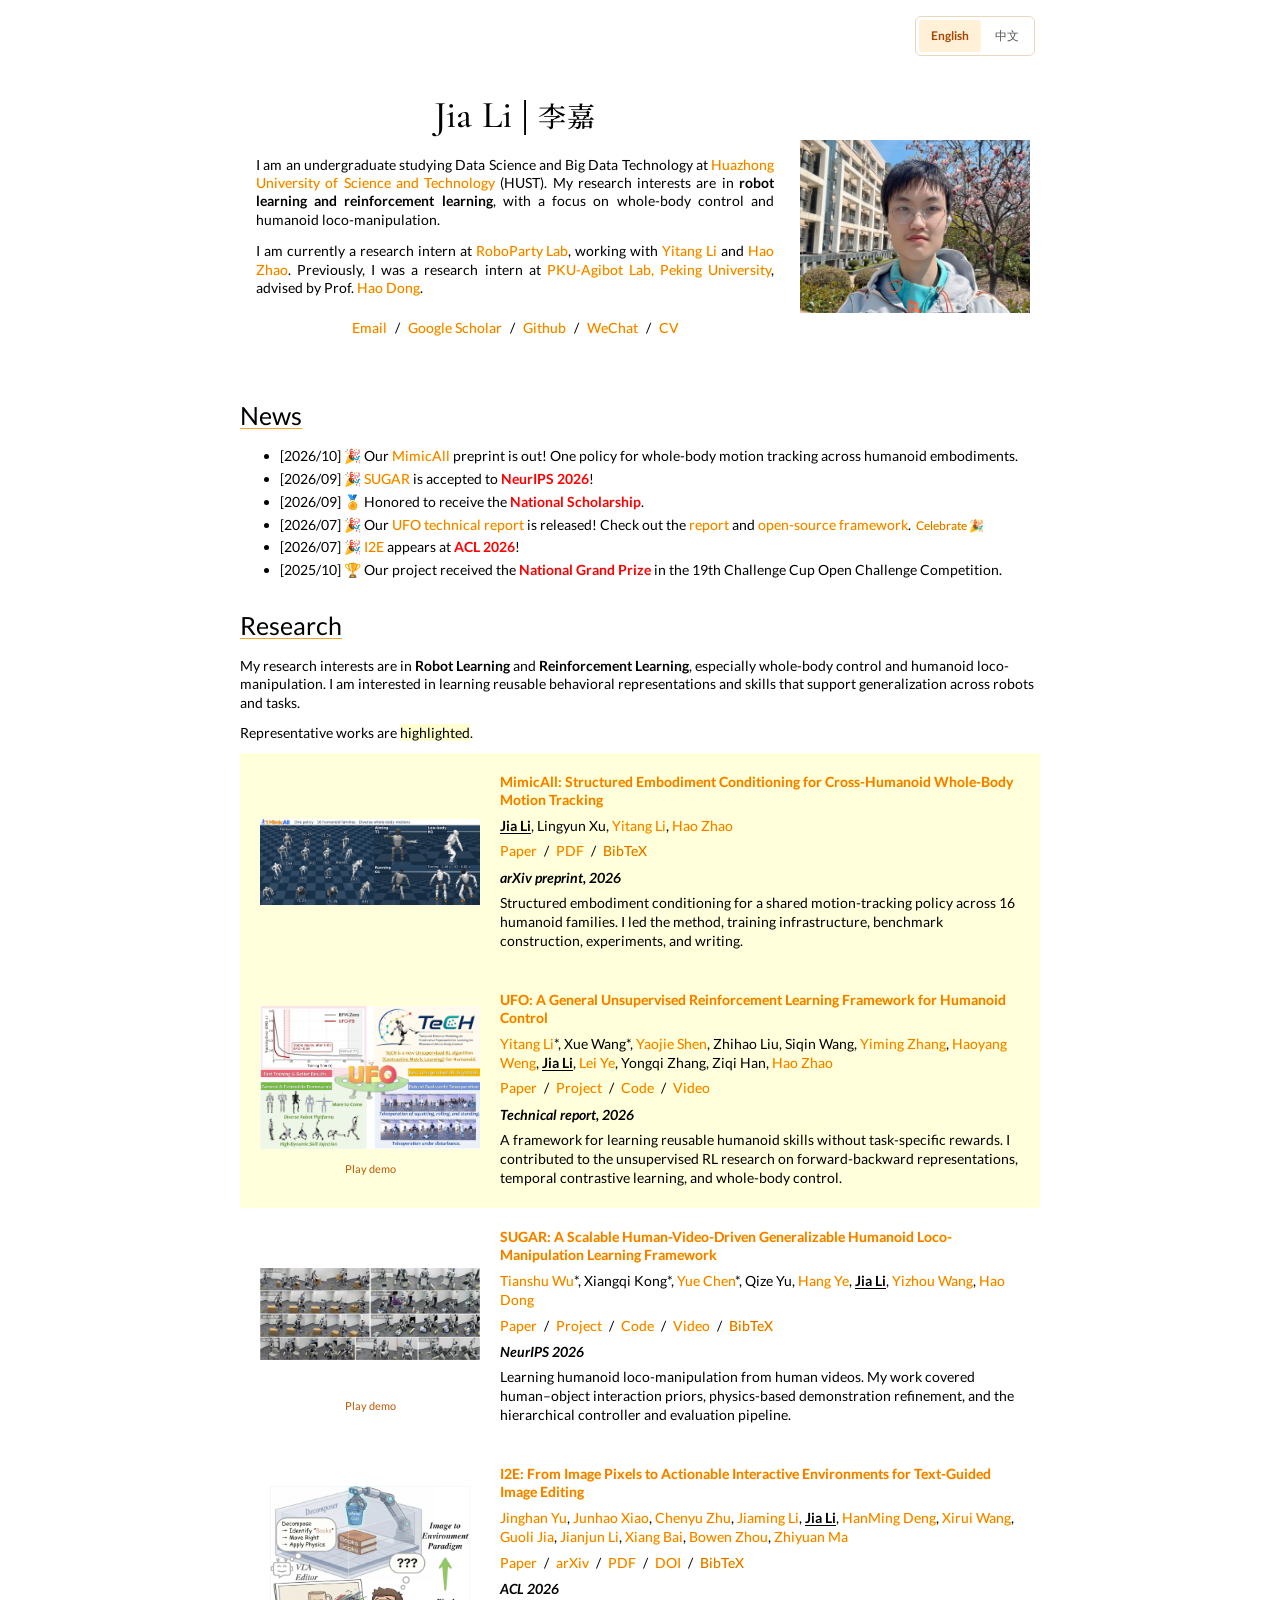
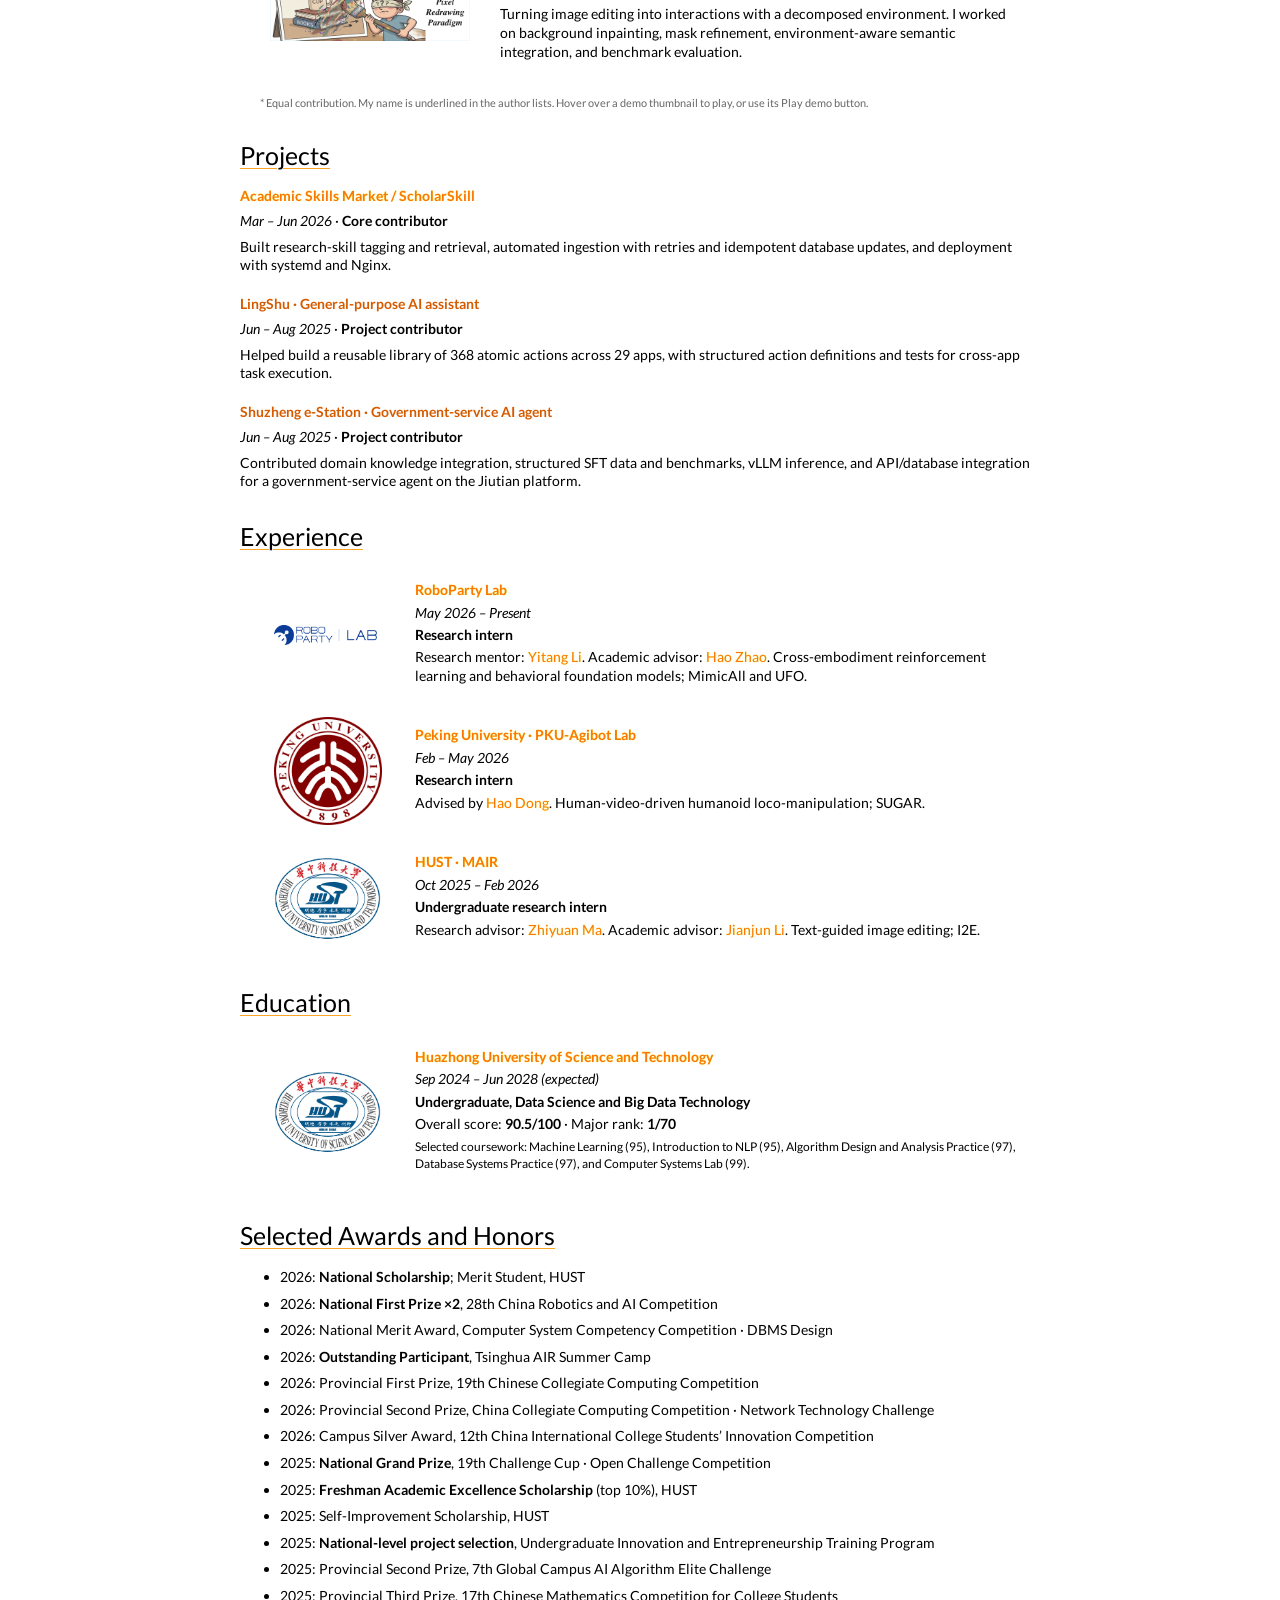
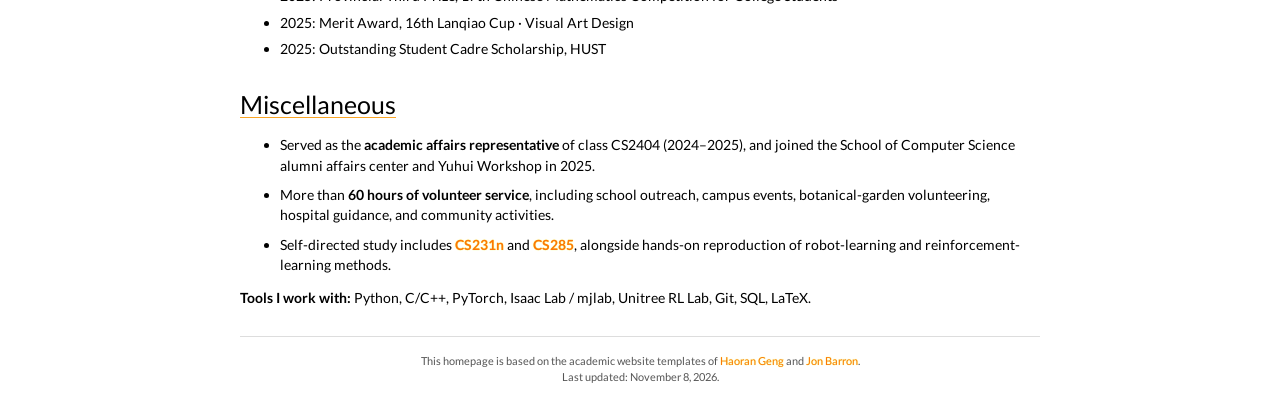
==== index.html @ 08de4ca4 "Publish Jia Li academic homepage" ====
<!doctype html>
<html lang="en"><head>
  <meta charset="utf-8"><meta name="viewport" content="width=device-width,initial-scale=1">
  <title>Jia Li | 李嘉</title><meta name="author" content="Jia Li">
  <meta name="description" content="Jia Li at HUST: robot learning, reinforcement learning, behavioral representation learning, whole-body control and humanoid loco-manipulation.">
  <meta name="theme-color" content="#ffffff"><link rel="icon" href="assets/favicon.svg" type="image/svg+xml">
  <link rel="preload" href="assets/fonts/lato-regular.woff2" as="font" type="font/woff2" crossorigin>
  <link rel="stylesheet" href="site.css?v=7f77bbb107"><script src="script.js?v=7cf4e6f788" defer></script>
  <script type="application/ld+json">{"@context": "https://schema.org", "@type": "Person", "name": "Jia Li", "alternateName": "李嘉", "email": "li2ga@hust.edu.cn", "sameAs": ["https://github.com/Huster-LiShuangJia", "https://scholar.google.com/citations?user=kRmcGgcAAAAJ&hl=en"]}</script>
</head><body>
  <a class="skip-link" href="#main"><span data-lang="en" lang="en">Skip to content</span><span data-lang="zh" lang="zh-CN" hidden>跳到正文</span></a>
  <main class="homepage" id="main">
    <div class="language-switch" role="group" aria-label="Page language" hidden><button type="button" data-set-lang="en" aria-pressed="true" lang="en">English</button><button type="button" data-set-lang="zh" aria-pressed="false" lang="zh-CN">中文</button></div>
    <section class="about" id="about" aria-labelledby="name"><div class="bio"><h1 id="name">Jia Li <span aria-hidden="true">|</span> <span lang="zh-CN">李嘉</span></h1><p><span data-lang="en" lang="en">I am an undergraduate studying Data Science and Big Data Technology at <a href="https://www.hust.edu.cn/">Huazhong University of Science and Technology</a> (HUST). My research interests are in <strong>robot learning and reinforcement learning</strong>, with a focus on whole-body control and humanoid loco-manipulation.</span><span data-lang="zh" lang="zh-CN" hidden>我是<a href="https://www.hust.edu.cn/">华中科技大学</a>数据科学与大数据技术专业本科生，研究兴趣是<strong>机器人学习与强化学习</strong>，关注全身控制和人形机器人移动操作。</span></p><p><span data-lang="en" lang="en">I am currently a research intern at <a href="https://lab.roboparty.com/">RoboParty Lab</a>, working with <a href="https://liyitang22.github.io/">Yitang Li</a> and <a href="https://sites.google.com/view/fromandto/home">Hao Zhao</a>. Previously, I was a research intern at <a href="https://www.pku.edu.cn/">PKU-Agibot Lab, Peking University</a>, advised by Prof. <a href="https://zsdonghao.github.io/">Hao Dong</a>.</span><span data-lang="zh" lang="zh-CN" hidden>目前在 <a href="https://lab.roboparty.com/">RoboParty Lab</a> 与 <a href="https://liyitang22.github.io/">Yitang Li</a>、<a href="https://sites.google.com/view/fromandto/home">Hao Zhao</a> 老师开展研究。此前在<a href="https://www.pku.edu.cn/">北京大学 PKU-Agibot Lab</a> 跟随 <a href="https://zsdonghao.github.io/">Hao Dong</a> 老师开展科研。</span></p>
      <p class="contact-links"><a href="mailto:li2ga@hust.edu.cn"><span data-lang="en" lang="en">Email</span><span data-lang="zh" lang="zh-CN" hidden>邮件</span></a> <span aria-hidden="true"> / </span> <a href="https://scholar.google.com/citations?user=kRmcGgcAAAAJ&amp;hl=en" target="_blank" rel="noopener noreferrer">Google Scholar</a> <span aria-hidden="true"> / </span> <a href="https://github.com/Huster-LiShuangJia" target="_blank" rel="noopener noreferrer">Github</a> <span aria-hidden="true"> / </span> <a href="assets/profile/wechat-qr.jpg" target="_blank" rel="noopener noreferrer"><span data-lang="en" lang="en">WeChat</span><span data-lang="zh" lang="zh-CN" hidden>微信</span></a> <span aria-hidden="true"> / </span> <a href="assets/documents/Jia-Li-CV.pdf" target="_blank" rel="noopener"><span data-lang="en" lang="en">CV</span><span data-lang="zh" lang="zh-CN" hidden>简历</span></a></p>
    </div><figure class="portrait"><a href="assets/profile/jia-li-portrait.jpg" target="_blank" rel="noopener"><img src="assets/profile/jia-li-portrait.jpg" alt="Jia Li" width="4031" height="3024" fetchpriority="high"></a></figure></section>
    <section class="news" id="news" aria-labelledby="news-heading"><h2 id="news-heading"><span data-lang="en" lang="en">News</span><span data-lang="zh" lang="zh-CN" hidden>最新动态</span></h2><ul class="news-list"><li><span class="news-date">[2026/10]</span> <span data-lang="en" lang="en">🎉 Our <a href="https://arxiv.org/abs/2610.33508">MimicAll</a> preprint is out! One policy for whole-body motion tracking across humanoid embodiments.</span><span data-lang="zh" lang="zh-CN" hidden>🎉 <a href="https://arxiv.org/abs/2610.33508">MimicAll</a> 预印本发布！探索跨人形机器人本体的共享全身动作跟踪策略。</span></li><li><span class="news-date">[2026/09]</span> <span data-lang="en" lang="en">🎉 <a href="https://tianshuwu.github.io/sugar-humanoid/">SUGAR</a> is accepted to <strong class="milestone">NeurIPS 2026</strong>!</span><span data-lang="zh" lang="zh-CN" hidden>🎉 <a href="https://tianshuwu.github.io/sugar-humanoid/">SUGAR</a> 被 <strong class="milestone">NeurIPS 2026</strong> 录用！</span></li><li><span class="news-date">[2026/09]</span> <span data-lang="en" lang="en">🏅 Honored to receive the <strong class="milestone">National Scholarship</strong>.</span><span data-lang="zh" lang="zh-CN" hidden>🏅 获得<strong class="milestone">本科生国家奖学金</strong>。</span></li><li><span class="news-date">[2026/07]</span> <span data-lang="en" lang="en">🎉 Our <a href="https://roboparty.github.io/UFO/">UFO technical report</a> is released! Check out the <a href="https://roboparty.github.io/UFO/assets/UFO.pdf">report</a> and <a href="https://github.com/Roboparty/UFO">open-source framework</a>.</span><span data-lang="zh" lang="zh-CN" hidden>🎉 <a href="https://roboparty.github.io/UFO/">UFO 技术报告</a>发布！欢迎阅读<a href="https://roboparty.github.io/UFO/assets/UFO.pdf">技术报告</a>并体验<a href="https://github.com/Roboparty/UFO">开源框架</a>。</span> <button class="celebrate-button" type="button" data-celebrate aria-label="Celebrate the UFO technical report release" data-label-en="Celebrate the UFO technical report release" data-label-zh="庆祝 UFO 技术报告发布"><span data-lang="en" lang="en">Celebrate 🎉</span><span data-lang="zh" lang="zh-CN" hidden>庆祝一下 🎉</span></button></li><li><span class="news-date">[2026/07]</span> <span data-lang="en" lang="en">🎉 <a href="https://aclanthology.org/2026.acl-long.2076/">I2E</a> appears at <strong class="milestone">ACL 2026</strong>!</span><span data-lang="zh" lang="zh-CN" hidden>🎉 <a href="https://aclanthology.org/2026.acl-long.2076/">I2E</a> 发表于 <strong class="milestone">ACL 2026</strong>！</span></li><li><span class="news-date">[2025/10]</span> <span data-lang="en" lang="en">🏆 Our project received the <strong class="milestone">National Grand Prize</strong> in the 19th Challenge Cup Open Challenge Competition.</span><span data-lang="zh" lang="zh-CN" hidden>🏆 项目获第十九届“挑战杯”揭榜挂帅擂台赛<strong class="milestone">国家级特等奖</strong>。</span></li></ul><p id="celebration-status" class="sr-only" aria-live="polite"></p></section>
    <section class="research" id="research" aria-labelledby="research-heading"><h2 id="research-heading"><span data-lang="en" lang="en">Research</span><span data-lang="zh" lang="zh-CN" hidden>研究</span></h2><p class="research-intro"><span data-lang="en" lang="en">My research interests are in <strong>Robot Learning</strong> and <strong>Reinforcement Learning</strong>, especially whole-body control and humanoid loco-manipulation. I am interested in learning reusable behavioral representations and skills that support generalization across robots and tasks.</span><span data-lang="zh" lang="zh-CN" hidden>我的研究兴趣是<strong>机器人学习</strong>与<strong>强化学习</strong>，尤其关注全身控制和人形机器人移动操作。我希望学习可复用的行为表征与技能，支持机器人在不同本体和任务中的泛化。</span></p><p class="representative-note"><span data-lang="en" lang="en">Representative works are</span><span data-lang="zh" lang="zh-CN" hidden>代表作以</span> <span class="highlight"><span data-lang="en" lang="en">highlighted</span><span data-lang="zh" lang="zh-CN" hidden>浅黄色高亮</span></span><span data-lang="en" lang="en">.</span><span data-lang="zh" lang="zh-CN" hidden> 标出。</span></p><div class="paper-list"><article class="paper paper-featured" id="mimicall">
      <div class="figure-column"><div class="paper-media" >
        <a class="paper-figure" href="assets/research/mimicall.png" target="_blank" rel="noopener noreferrer" aria-label="MimicAll: a shared policy tracking whole-body motions across different humanoid robots" data-label-en="MimicAll: a shared policy tracking whole-body motions across different humanoid robots" data-label-zh="MimicAll 使用共享策略，让不同人形机器人跟踪全身动作"><img src="assets/research/mimicall.png" alt="MimicAll: a shared policy tracking whole-body motions across different humanoid robots" data-alt-en="MimicAll: a shared policy tracking whole-body motions across different humanoid robots" data-alt-zh="MimicAll 使用共享策略，让不同人形机器人跟踪全身动作" loading="lazy" decoding="async"></a>
      </div></div>
      <div class="paper-text"><h3><a href="https://arxiv.org/abs/2610.33508" target="_blank" rel="noopener noreferrer">MimicAll: Structured Embodiment Conditioning for Cross-Humanoid Whole-Body Motion Tracking</a></h3>
        <p class="authors"><strong class="self-author">Jia Li</strong>, Lingyun Xu, <a href="https://liyitang22.github.io/" target="_blank" rel="noopener noreferrer">Yitang Li</a>, <a href="https://sites.google.com/view/fromandto/home" target="_blank" rel="noopener noreferrer">Hao Zhao</a></p>
        <div class="paper-resources"><a href="https://arxiv.org/abs/2610.33508" target="_blank" rel="noopener noreferrer"><span data-lang="en" lang="en">Paper</span><span data-lang="zh" lang="zh-CN" hidden>论文</span></a><span class="resource-separator" aria-hidden="true"> / </span><a href="https://arxiv.org/pdf/2610.33508" target="_blank" rel="noopener noreferrer"><span data-lang="en" lang="en">PDF</span><span data-lang="zh" lang="zh-CN" hidden>PDF</span></a><span class="resource-separator" aria-hidden="true"> / </span><details class="citation"><summary>BibTeX</summary><div class="citation-body"><pre><code>@misc{li2026mimicall,
  title={MimicAll: Structured Embodiment Conditioning for Cross-Humanoid Whole-Body Motion Tracking},
  author={Jia Li and Lingyun Xu and Yitang Li and Hao Zhao},
  year={2026},
  eprint={2610.33508},
  archivePrefix={arXiv},
  primaryClass={cs.RO},
  url={https://arxiv.org/abs/2610.33508}
}</code></pre><button class="copy-citation" type="button" hidden><span data-lang="en" lang="en">Copy citation</span><span data-lang="zh" lang="zh-CN" hidden>复制引用</span></button></div></details></div>
        <p class="paper-venue"><em><strong><span data-lang="en" lang="en">arXiv preprint, 2026</span><span data-lang="zh" lang="zh-CN" hidden>arXiv 预印本，2026</span></strong></em></p>
        <p class="paper-description"><span data-lang="en" lang="en">Structured embodiment conditioning for a shared motion-tracking policy across 16 humanoid families. I led the method, training infrastructure, benchmark construction, experiments, and writing.</span><span data-lang="zh" lang="zh-CN" hidden>通过结构化本体条件化，让一个动作跟踪策略适配 16 个人形机器人系列。我负责方法设计、训练系统、基准构建、实验与论文撰写。</span></p>
        
      </div>
    </article><article class="paper paper-featured" id="ufo">
      <div class="figure-column"><div class="paper-media" tabindex="0">
        <a class="paper-figure" href="assets/research/ufo.png" target="_blank" rel="noopener noreferrer" aria-label="Overview of UFO&#x27;s unsupervised reinforcement learning framework and humanoid control demonstrations" data-label-en="Overview of UFO&#x27;s unsupervised reinforcement learning framework and humanoid control demonstrations" data-label-zh="UFO 无监督强化学习框架与人形机器人控制演示概览"><img src="assets/research/ufo.png" alt="Overview of UFO&#x27;s unsupervised reinforcement learning framework and humanoid control demonstrations" data-alt-en="Overview of UFO&#x27;s unsupervised reinforcement learning framework and humanoid control demonstrations" data-alt-zh="UFO 无监督强化学习框架与人形机器人控制演示概览" loading="lazy" decoding="async"><video class="hover-video" src="assets/research/ufo-demo.mp4" muted loop playsinline preload="none" aria-hidden="true"></video></a>
      </div><button type="button" class="demo-toggle" aria-pressed="false"><span data-lang="en" lang="en">Play demo</span><span data-lang="zh" lang="zh-CN" hidden>播放演示</span></button></div>
      <div class="paper-text"><h3><a href="https://roboparty.github.io/UFO/assets/UFO.pdf" target="_blank" rel="noopener noreferrer">UFO: A General Unsupervised Reinforcement Learning Framework for Humanoid Control</a></h3>
        <p class="authors"><a href="https://liyitang22.github.io/" target="_blank" rel="noopener noreferrer">Yitang Li</a>*, Xue Wang*, <a href="https://jaggershen.github.io/" target="_blank" rel="noopener noreferrer">Yaojie Shen</a>, Zhihao Liu, Siqin Wang, <a href="https://github.com/zerojuhao" target="_blank" rel="noopener noreferrer">Yiming Zhang</a>, <a href="https://haoyangweng.pages.dev/" target="_blank" rel="noopener noreferrer">Haoyang Weng</a>, <strong class="self-author">Jia Li</strong>, <a href="https://masteryip.github.io/" target="_blank" rel="noopener noreferrer">Lei Ye</a>, Yongqi Zhang, Ziqi Han, <a href="https://sites.google.com/view/fromandto/home" target="_blank" rel="noopener noreferrer">Hao Zhao</a></p>
        <div class="paper-resources"><a href="https://roboparty.github.io/UFO/assets/UFO.pdf" target="_blank" rel="noopener noreferrer"><span data-lang="en" lang="en">Paper</span><span data-lang="zh" lang="zh-CN" hidden>技术报告</span></a><span class="resource-separator" aria-hidden="true"> / </span><a href="https://roboparty.github.io/UFO/" target="_blank" rel="noopener noreferrer"><span data-lang="en" lang="en">Project</span><span data-lang="zh" lang="zh-CN" hidden>项目页</span></a><span class="resource-separator" aria-hidden="true"> / </span><a href="https://github.com/Roboparty/UFO" target="_blank" rel="noopener noreferrer"><span data-lang="en" lang="en">Code</span><span data-lang="zh" lang="zh-CN" hidden>代码</span></a><span class="resource-separator" aria-hidden="true"> / </span><a href="https://youtu.be/uJPcLdn9sNA" target="_blank" rel="noopener noreferrer"><span data-lang="en" lang="en">Video</span><span data-lang="zh" lang="zh-CN" hidden>视频</span></a></div>
        <p class="paper-venue"><em><strong><span data-lang="en" lang="en">Technical report, 2026</span><span data-lang="zh" lang="zh-CN" hidden>技术报告，2026</span></strong></em></p>
        <p class="paper-description"><span data-lang="en" lang="en">A framework for learning reusable humanoid skills without task-specific rewards. I contributed to the unsupervised RL research on forward-backward representations, temporal contrastive learning, and whole-body control.</span><span data-lang="zh" lang="zh-CN" hidden>研究无需任务特定奖励的可复用人形机器人技能。我参与无监督强化学习框架研究，涉及前向—后向表征、时序对比学习与全身控制。</span></p>
        
      </div>
    </article><article class="paper" id="sugar">
      <div class="figure-column"><div class="paper-media" tabindex="0">
        <a class="paper-figure" href="assets/research/sugar.png" target="_blank" rel="noopener noreferrer" aria-label="Real humanoid demonstrations of carrying, pushing, kicking, picking and sitting in SUGAR" data-label-en="Real humanoid demonstrations of carrying, pushing, kicking, picking and sitting in SUGAR" data-label-zh="SUGAR 中搬运、推踢箱子、抓取与坐下等真实人形机器人演示"><img src="assets/research/sugar.png" alt="Real humanoid demonstrations of carrying, pushing, kicking, picking and sitting in SUGAR" data-alt-en="Real humanoid demonstrations of carrying, pushing, kicking, picking and sitting in SUGAR" data-alt-zh="SUGAR 中搬运、推踢箱子、抓取与坐下等真实人形机器人演示" loading="lazy" decoding="async"><video class="hover-video" src="assets/research/sugar-demo.mp4" muted loop playsinline preload="none" aria-hidden="true"></video></a>
      </div><button type="button" class="demo-toggle" aria-pressed="false"><span data-lang="en" lang="en">Play demo</span><span data-lang="zh" lang="zh-CN" hidden>播放演示</span></button></div>
      <div class="paper-text"><h3><a href="https://arxiv.org/abs/2605.20373" target="_blank" rel="noopener noreferrer">SUGAR: A Scalable Human-Video-Driven Generalizable Humanoid Loco-Manipulation Learning Framework</a></h3>
        <p class="authors"><a href="https://tianshuwu.github.io/" target="_blank" rel="noopener noreferrer">Tianshu Wu</a>*, Xiangqi Kong*, <a href="https://yuechen0614.github.io/" target="_blank" rel="noopener noreferrer">Yue Chen</a>*, Qize Yu, <a href="https://alvinyh.github.io/" target="_blank" rel="noopener noreferrer">Hang Ye</a>, <strong class="self-author">Jia Li</strong>, <a href="https://cfcs.pku.edu.cn/wangyizhou/" target="_blank" rel="noopener noreferrer">Yizhou Wang</a>, <a href="https://zsdonghao.github.io/" target="_blank" rel="noopener noreferrer">Hao Dong</a></p>
        <div class="paper-resources"><a href="https://arxiv.org/abs/2605.20373" target="_blank" rel="noopener noreferrer"><span data-lang="en" lang="en">Paper</span><span data-lang="zh" lang="zh-CN" hidden>论文</span></a><span class="resource-separator" aria-hidden="true"> / </span><a href="https://tianshuwu.github.io/sugar-humanoid/" target="_blank" rel="noopener noreferrer"><span data-lang="en" lang="en">Project</span><span data-lang="zh" lang="zh-CN" hidden>项目页</span></a><span class="resource-separator" aria-hidden="true"> / </span><a href="https://github.com/tianshuwu/SUGAR" target="_blank" rel="noopener noreferrer"><span data-lang="en" lang="en">Code</span><span data-lang="zh" lang="zh-CN" hidden>代码</span></a><span class="resource-separator" aria-hidden="true"> / </span><a href="https://tianshuwu.github.io/sugar-humanoid/static/videos/main_wowords.mp4" target="_blank" rel="noopener noreferrer"><span data-lang="en" lang="en">Video</span><span data-lang="zh" lang="zh-CN" hidden>视频</span></a><span class="resource-separator" aria-hidden="true"> / </span><details class="citation"><summary>BibTeX</summary><div class="citation-body"><pre><code>@misc{wu2026sugar,
  title={SUGAR: A Scalable Human-Video-Driven Generalizable Humanoid Loco-Manipulation Learning Framework},
  author={Tianshu Wu and Xiangqi Kong and Yue Chen and Qize Yu and Hang Ye and Jia Li and Yizhou Wang and Hao Dong},
  year={2026},
  eprint={2605.20373},
  archivePrefix={arXiv},
  url={https://arxiv.org/abs/2605.20373}
}</code></pre><button class="copy-citation" type="button" hidden><span data-lang="en" lang="en">Copy citation</span><span data-lang="zh" lang="zh-CN" hidden>复制引用</span></button></div></details></div>
        <p class="paper-venue"><em><strong><span data-lang="en" lang="en">NeurIPS 2026</span><span data-lang="zh" lang="zh-CN" hidden>NeurIPS 2026</span></strong></em></p>
        <p class="paper-description"><span data-lang="en" lang="en">Learning humanoid loco-manipulation from human videos. My work covered human–object interaction priors, physics-based demonstration refinement, and the hierarchical controller and evaluation pipeline.</span><span data-lang="zh" lang="zh-CN" hidden>从人类视频学习人形机器人的移动操作。我参与人—物交互先验提取、物理约束演示优化，以及分层控制与评测流程。</span></p>
        
      </div>
    </article><article class="paper" id="i2e">
      <div class="figure-column"><div class="paper-media" >
        <a class="paper-figure" href="assets/research/i2e.png" target="_blank" rel="noopener noreferrer" aria-label="I2E treats an image as an interactive environment with decomposed objects and executable editing actions" data-label-en="I2E treats an image as an interactive environment with decomposed objects and executable editing actions" data-label-zh="I2E 将图像分解成可交互环境，并通过动作执行完成图像编辑"><img src="assets/research/i2e.png" alt="I2E treats an image as an interactive environment with decomposed objects and executable editing actions" data-alt-en="I2E treats an image as an interactive environment with decomposed objects and executable editing actions" data-alt-zh="I2E 将图像分解成可交互环境，并通过动作执行完成图像编辑" loading="lazy" decoding="async"></a>
      </div></div>
      <div class="paper-text"><h3><a href="https://aclanthology.org/2026.acl-long.2076/" target="_blank" rel="noopener noreferrer">I2E: From Image Pixels to Actionable Interactive Environments for Text-Guided Image Editing</a></h3>
        <p class="authors"><a href="https://aclanthology.org/people/jinghan-yu/" target="_blank" rel="noopener noreferrer">Jinghan Yu</a>, <a href="https://aclanthology.org/people/junhao-xiao/" target="_blank" rel="noopener noreferrer">Junhao Xiao</a>, <a href="https://aclanthology.org/people/chenyu-zhu/unverified/" target="_blank" rel="noopener noreferrer">Chenyu Zhu</a>, <a href="https://aclanthology.org/people/jiaming-li-5966/" target="_blank" rel="noopener noreferrer">Jiaming Li</a>, <strong class="self-author">Jia Li</strong>, <a href="https://aclanthology.org/people/hanming-deng/" target="_blank" rel="noopener noreferrer">HanMing Deng</a>, <a href="https://aclanthology.org/people/xirui-wang/unverified/" target="_blank" rel="noopener noreferrer">Xirui Wang</a>, <a href="https://aclanthology.org/people/guoli-jia/" target="_blank" rel="noopener noreferrer">Guoli Jia</a>, <a href="https://en-cs.hust.edu.cn/info/1701/1191.htm" target="_blank" rel="noopener noreferrer">Jianjun Li</a>, <a href="https://aclanthology.org/people/xiang-bai/" target="_blank" rel="noopener noreferrer">Xiang Bai</a>, <a href="https://aclanthology.org/people/bowen-zhou/" target="_blank" rel="noopener noreferrer">Bowen Zhou</a>, <a href="https://aclanthology.org/people/zhiyuan-ma-5621/" target="_blank" rel="noopener noreferrer">Zhiyuan Ma</a></p>
        <div class="paper-resources"><a href="https://aclanthology.org/2026.acl-long.2076/" target="_blank" rel="noopener noreferrer"><span data-lang="en" lang="en">Paper</span><span data-lang="zh" lang="zh-CN" hidden>论文</span></a><span class="resource-separator" aria-hidden="true"> / </span><a href="https://arxiv.org/abs/2601.03741" target="_blank" rel="noopener noreferrer"><span data-lang="en" lang="en">arXiv</span><span data-lang="zh" lang="zh-CN" hidden>arXiv</span></a><span class="resource-separator" aria-hidden="true"> / </span><a href="https://aclanthology.org/2026.acl-long.2076.pdf" target="_blank" rel="noopener noreferrer"><span data-lang="en" lang="en">PDF</span><span data-lang="zh" lang="zh-CN" hidden>PDF</span></a><span class="resource-separator" aria-hidden="true"> / </span><a href="https://doi.org/10.18653/v1/2026.acl-long.2076" target="_blank" rel="noopener noreferrer"><span data-lang="en" lang="en">DOI</span><span data-lang="zh" lang="zh-CN" hidden>DOI</span></a><span class="resource-separator" aria-hidden="true"> / </span><details class="citation"><summary>BibTeX</summary><div class="citation-body"><pre><code>@inproceedings{yu2026i2e,
  title={{I2E}: From Image Pixels to Actionable Interactive Environments for Text-Guided Image Editing},
  author={Jinghan Yu and Junhao Xiao and Chenyu Zhu and Jiaming Li and Jia Li and HanMing Deng and Xirui Wang and Guoli Jia and Jianjun Li and Xiang Bai and Bowen Zhou and Zhiyuan Ma},
  booktitle={Proceedings of the 64th Annual Meeting of the Association for Computational Linguistics (Volume 1: Long Papers)},
  year={2026},
  pages={44827--44850},
  doi={10.18653/v1/2026.acl-long.2076},
  url={https://aclanthology.org/2026.acl-long.2076/}
}</code></pre><button class="copy-citation" type="button" hidden><span data-lang="en" lang="en">Copy citation</span><span data-lang="zh" lang="zh-CN" hidden>复制引用</span></button></div></details></div>
        <p class="paper-venue"><em><strong><span data-lang="en" lang="en">ACL 2026</span><span data-lang="zh" lang="zh-CN" hidden>ACL 2026</span></strong></em></p>
        <p class="paper-description"><span data-lang="en" lang="en">Turning image editing into interactions with a decomposed environment. I worked on background inpainting, mask refinement, environment-aware semantic integration, and benchmark evaluation.</span><span data-lang="zh" lang="zh-CN" hidden>将图像编辑转化为与分解后环境的交互。我负责背景修复分支、掩码优化、环境语义融合，并参与基准评测。</span></p>
        
      </div>
    </article></div><p class="author-note"><span data-lang="en" lang="en">* Equal contribution. My name is underlined in the author lists. Hover over a demo thumbnail to play, or use its Play demo button.</span><span data-lang="zh" lang="zh-CN" hidden>* 表示共同贡献；作者列表中以粗体下划线标出我的名字。悬停演示缩略图可播放，也可使用“播放演示”按钮。</span></p></section>
    <section id="engineering" class="inset-section" aria-labelledby="engineering-heading"><h2 id="engineering-heading"><span data-lang="en" lang="en">Projects</span><span data-lang="zh" lang="zh-CN" hidden>项目实践</span></h2><article class="engineering-row"><h3><a href="https://scholarskill.com/" target="_blank" rel="noopener noreferrer">Academic Skills Market / ScholarSkill</a></h3><p><em><span data-lang="en" lang="en">Mar – Jun 2026</span><span data-lang="zh" lang="zh-CN" hidden>2026.03 – 2026.06</span></em> · <strong><span data-lang="en" lang="en">Core contributor</span><span data-lang="zh" lang="zh-CN" hidden>核心参与者</span></strong></p><p><span data-lang="en" lang="en">Built research-skill tagging and retrieval, automated ingestion with retries and idempotent database updates, and deployment with systemd and Nginx.</span><span data-lang="zh" lang="zh-CN" hidden>参与研究技能标签与检索系统、支持重试与幂等入库的自动化处理流程，以及 systemd、Nginx 服务部署。</span></p></article><article class="engineering-row"><h3><span data-lang="en" lang="en">LingShu · General-purpose AI assistant</span><span data-lang="zh" lang="zh-CN" hidden>灵枢 · 通用 AI 超级助手</span></h3><p><em><span data-lang="en" lang="en">Jun – Aug 2025</span><span data-lang="zh" lang="zh-CN" hidden>2025.06 – 2025.08</span></em> · <strong><span data-lang="en" lang="en">Project contributor</span><span data-lang="zh" lang="zh-CN" hidden>项目参与者</span></strong></p><p><span data-lang="en" lang="en">Helped build a reusable library of 368 atomic actions across 29 apps, with structured action definitions and tests for cross-app task execution.</span><span data-lang="zh" lang="zh-CN" hidden>参与构建覆盖 29 类 App、368 个原子操作的可复用动作库，整理结构化动作描述与测试，支持跨应用任务执行。</span></p></article><article class="engineering-row"><h3><span data-lang="en" lang="en">Shuzheng e-Station · Government-service AI agent</span><span data-lang="zh" lang="zh-CN" hidden>数政 e 站 · 数据协同政务智能体</span></h3><p><em><span data-lang="en" lang="en">Jun – Aug 2025</span><span data-lang="zh" lang="zh-CN" hidden>2025.06 – 2025.08</span></em> · <strong><span data-lang="en" lang="en">Project contributor</span><span data-lang="zh" lang="zh-CN" hidden>项目参与者</span></strong></p><p><span data-lang="en" lang="en">Contributed domain knowledge integration, structured SFT data and benchmarks, vLLM inference, and API/database integration for a government-service agent on the Jiutian platform.</span><span data-lang="zh" lang="zh-CN" hidden>依托“九天”大模型平台，参与政务知识接入、结构化 SFT 数据与基准构建、vLLM 推理，以及 API 和数据库集成。</span></p></article></section>
    <section id="experience" aria-labelledby="experience-heading"><h2 id="experience-heading"><span data-lang="en" lang="en">Experience</span><span data-lang="zh" lang="zh-CN" hidden>科研经历</span></h2><div class="experience-list"><div class="experience-row"><div class="institution-logo"><a href="https://lab.roboparty.com/" target="_blank" rel="noopener noreferrer"><img src="assets/institutions/roboparty.png" alt="RoboParty Lab" loading="lazy"></a></div><div><h3><a href="https://lab.roboparty.com/" target="_blank" rel="noopener noreferrer"><span data-lang="en" lang="en">RoboParty Lab</span><span data-lang="zh" lang="zh-CN" hidden>RoboParty Lab（萝博派对）</span></a></h3><p><em><span data-lang="en" lang="en">May 2026 – Present</span><span data-lang="zh" lang="zh-CN" hidden>2026.05 – 至今</span></em></p><p><strong><span data-lang="en" lang="en">Research intern</span><span data-lang="zh" lang="zh-CN" hidden>科研实习生</span></strong></p><p><span data-lang="en" lang="en">Research mentor: <a href="https://liyitang22.github.io/" target="_blank" rel="noopener noreferrer">Yitang Li</a>. Academic advisor: <a href="https://sites.google.com/view/fromandto/home" target="_blank" rel="noopener noreferrer">Hao Zhao</a>. Cross-embodiment reinforcement learning and behavioral foundation models; MimicAll and UFO.</span><span data-lang="zh" lang="zh-CN" hidden>研究导师：<a href="https://liyitang22.github.io/" target="_blank" rel="noopener noreferrer">Yitang Li</a>；学术导师：<a href="https://sites.google.com/view/fromandto/home" target="_blank" rel="noopener noreferrer">Hao Zhao</a>。研究跨本体强化学习与行为基础模型，开展 MimicAll 与 UFO 项目。</span></p></div></div><div class="experience-row"><div class="institution-logo"><a href="https://www.pku.edu.cn/" target="_blank" rel="noopener noreferrer"><img src="assets/institutions/pku.png" alt="Peking University · PKU-Agibot Lab" loading="lazy"></a></div><div><h3><a href="https://www.pku.edu.cn/" target="_blank" rel="noopener noreferrer"><span data-lang="en" lang="en">Peking University · PKU-Agibot Lab</span><span data-lang="zh" lang="zh-CN" hidden>北京大学 · PKU-Agibot Lab</span></a></h3><p><em><span data-lang="en" lang="en">Feb – May 2026</span><span data-lang="zh" lang="zh-CN" hidden>2026.02 – 2026.05</span></em></p><p><strong><span data-lang="en" lang="en">Research intern</span><span data-lang="zh" lang="zh-CN" hidden>科研实习生</span></strong></p><p><span data-lang="en" lang="en">Advised by <a href="https://zsdonghao.github.io/" target="_blank" rel="noopener noreferrer">Hao Dong</a>. Human-video-driven humanoid loco-manipulation; SUGAR.</span><span data-lang="zh" lang="zh-CN" hidden>导师：<a href="https://zsdonghao.github.io/" target="_blank" rel="noopener noreferrer">Hao Dong</a>。研究人类视频驱动的人形机器人移动操作，参与 SUGAR 项目。</span></p></div></div><div class="experience-row"><div class="institution-logo"><a href="https://www.hust.edu.cn/" target="_blank" rel="noopener noreferrer"><img src="assets/institutions/hust-seal.svg" alt="HUST · MAIR" loading="lazy"></a></div><div><h3><a href="https://www.hust.edu.cn/" target="_blank" rel="noopener noreferrer"><span data-lang="en" lang="en">HUST · MAIR</span><span data-lang="zh" lang="zh-CN" hidden>华中科技大学 · MAIR</span></a></h3><p><em><span data-lang="en" lang="en">Oct 2025 – Feb 2026</span><span data-lang="zh" lang="zh-CN" hidden>2025.10 – 2026.02</span></em></p><p><strong><span data-lang="en" lang="en">Undergraduate research intern</span><span data-lang="zh" lang="zh-CN" hidden>本科科研实习生</span></strong></p><p><span data-lang="en" lang="en">Research advisor: <a href="https://aclanthology.org/people/zhiyuan-ma-5621/" target="_blank" rel="noopener noreferrer">Zhiyuan Ma</a>. Academic advisor: <a href="https://en-cs.hust.edu.cn/info/1701/1191.htm" target="_blank" rel="noopener noreferrer">Jianjun Li</a>. Text-guided image editing; I2E.</span><span data-lang="zh" lang="zh-CN" hidden>研究导师：<a href="https://aclanthology.org/people/zhiyuan-ma-5621/" target="_blank" rel="noopener noreferrer">Zhiyuan Ma</a>；学术导师：<a href="https://en-cs.hust.edu.cn/info/1701/1191.htm" target="_blank" rel="noopener noreferrer">Jianjun Li</a>。研究文本引导图像编辑，参与 I2E 项目。</span></p></div></div></div></section>
    <section id="education" aria-labelledby="education-heading"><h2 id="education-heading"><span data-lang="en" lang="en">Education</span><span data-lang="zh" lang="zh-CN" hidden>教育背景</span></h2><div class="experience-row"><div class="institution-logo"><a href="https://www.hust.edu.cn/" target="_blank" rel="noopener noreferrer"><img src="assets/institutions/hust-seal.svg" alt="HUST" loading="lazy"></a></div><div><h3><a href="https://www.hust.edu.cn/" target="_blank" rel="noopener noreferrer"><span data-lang="en" lang="en">Huazhong University of Science and Technology</span><span data-lang="zh" lang="zh-CN" hidden>华中科技大学</span></a></h3><p><em><span data-lang="en" lang="en">Sep 2024 – Jun 2028 (expected)</span><span data-lang="zh" lang="zh-CN" hidden>2024.09 – 2028.06（预计）</span></em></p><p><strong><span data-lang="en" lang="en">Undergraduate, Data Science and Big Data Technology</span><span data-lang="zh" lang="zh-CN" hidden>数据科学与大数据技术 · 本科</span></strong></p><p><span data-lang="en" lang="en">Overall score: <strong>90.5/100</strong> · Major rank: <strong>1/70</strong></span><span data-lang="zh" lang="zh-CN" hidden>综合成绩：<strong>90.5/100</strong> · 专业排名：<strong>1/70</strong></span></p><p class="coursework"><span data-lang="en" lang="en">Selected coursework: Machine Learning (95), Introduction to NLP (95), Algorithm Design and Analysis Practice (97), Database Systems Practice (97), and Computer Systems Lab (99).</span><span data-lang="zh" lang="zh-CN" hidden>部分课程：机器学习导论（95）、NLP 导论（95）、算法设计与分析实践（97）、数据库系统原理实践（97）、计算机系统基础实验（99）。</span></p></div></div></section>
    <section id="honors" class="inset-section" aria-labelledby="honors-heading"><h2 id="honors-heading"><span data-lang="en" lang="en">Selected Awards and Honors</span><span data-lang="zh" lang="zh-CN" hidden>荣誉奖项</span></h2><ul class="honors-list"><li><span class="honor-year">2026:</span> <span data-lang="en" lang="en"><strong>National Scholarship</strong>; Merit Student, HUST</span><span data-lang="zh" lang="zh-CN" hidden><strong>本科生国家奖学金</strong>、三好学生，华中科技大学</span></li><li><span class="honor-year">2026:</span> <span data-lang="en" lang="en"><strong>National First Prize ×2</strong>, 28th China Robotics and AI Competition</span><span data-lang="zh" lang="zh-CN" hidden>第 28 届中国机器人及人工智能大赛，<strong>国家级一等奖 ×2</strong></span></li><li><span class="honor-year">2026:</span> <span data-lang="en" lang="en">National Merit Award, Computer System Competency Competition · DBMS Design</span><span data-lang="zh" lang="zh-CN" hidden>全国大学生计算机系统能力大赛 · 数据库管理系统设计赛，国赛优胜奖</span></li><li><span class="honor-year">2026:</span> <span data-lang="en" lang="en"><strong>Outstanding Participant</strong>, Tsinghua AIR Summer Camp</span><span data-lang="zh" lang="zh-CN" hidden>清华大学 AIR 暑期夏令营，<strong>Outstanding Participant</strong></span></li><li><span class="honor-year">2026:</span> <span data-lang="en" lang="en">Provincial First Prize, 19th Chinese Collegiate Computing Competition</span><span data-lang="zh" lang="zh-CN" hidden>第 19 届中国大学生计算机设计大赛，省级一等奖</span></li><li><span class="honor-year">2026:</span> <span data-lang="en" lang="en">Provincial Second Prize, China Collegiate Computing Competition · Network Technology Challenge</span><span data-lang="zh" lang="zh-CN" hidden>中国高校计算机大赛 · 网络技术挑战赛，省级二等奖</span></li><li><span class="honor-year">2026:</span> <span data-lang="en" lang="en">Campus Silver Award, 12th China International College Students’ Innovation Competition</span><span data-lang="zh" lang="zh-CN" hidden>第 12 届中国国际大学生创新大赛，校赛银奖</span></li><li><span class="honor-year">2025:</span> <span data-lang="en" lang="en"><strong>National Grand Prize</strong>, 19th Challenge Cup · Open Challenge Competition</span><span data-lang="zh" lang="zh-CN" hidden>第十九届“挑战杯”全国大学生课外学术科技作品竞赛“揭榜挂帅”擂台赛，<strong>国家级特等奖</strong></span></li><li><span class="honor-year">2025:</span> <span data-lang="en" lang="en"><strong>Freshman Academic Excellence Scholarship</strong> (top 10%), HUST</span><span data-lang="zh" lang="zh-CN" hidden>华中科技大学<strong>新生学习优秀奖学金</strong>（前 10%）</span></li><li><span class="honor-year">2025:</span> <span data-lang="en" lang="en">Self-Improvement Scholarship, HUST</span><span data-lang="zh" lang="zh-CN" hidden>华中科技大学自强奋进奖学金</span></li><li><span class="honor-year">2025:</span> <span data-lang="en" lang="en"><strong>National-level project selection</strong>, Undergraduate Innovation and Entrepreneurship Training Program</span><span data-lang="zh" lang="zh-CN" hidden>大学生创新创业训练计划，<strong>国家级立项</strong></span></li><li><span class="honor-year">2025:</span> <span data-lang="en" lang="en">Provincial Second Prize, 7th Global Campus AI Algorithm Elite Challenge</span><span data-lang="zh" lang="zh-CN" hidden>第 7 届全球校园人工智能算法精英赛挑战赛，省级二等奖</span></li><li><span class="honor-year">2025:</span> <span data-lang="en" lang="en">Provincial Third Prize, 17th Chinese Mathematics Competition for College Students</span><span data-lang="zh" lang="zh-CN" hidden>第 17 届全国大学生数学竞赛，省级三等奖</span></li><li><span class="honor-year">2025:</span> <span data-lang="en" lang="en">Merit Award, 16th Lanqiao Cup · Visual Art Design</span><span data-lang="zh" lang="zh-CN" hidden>第 16 届蓝桥杯大赛 · 视觉艺术设计赛，优秀奖</span></li><li><span class="honor-year">2025:</span> <span data-lang="en" lang="en">Outstanding Student Cadre Scholarship, HUST</span><span data-lang="zh" lang="zh-CN" hidden>华中科技大学优秀学生干部奖学金</span></li></ul></section>
    <section id="miscellaneous" class="inset-section" aria-labelledby="misc-heading"><h2 id="misc-heading"><span data-lang="en" lang="en">Miscellaneous</span><span data-lang="zh" lang="zh-CN" hidden>其他经历</span></h2><ul class="misc-list"><li><span data-lang="en" lang="en">Served as the <strong>academic affairs representative</strong> of class CS2404 (2024–2025), and joined the School of Computer Science alumni affairs center and Yuhui Workshop in 2025.</span><span data-lang="zh" lang="zh-CN" hidden>曾任 CS2404 班<strong>学习委员</strong>（2024–2025），2025 年起参与计算机学院校友工作中心与“喻慧工坊”。</span></li><li><span data-lang="en" lang="en">More than <strong>60 hours of volunteer service</strong>, including school outreach, campus events, botanical-garden volunteering, hospital guidance, and community activities.</span><span data-lang="zh" lang="zh-CN" hidden>累计<strong>志愿服务 60 余小时</strong>，参与母校宣讲、校园活动、植物园义工、医院导诊与社区服务。</span></li><li><span data-lang="en" lang="en">Self-directed study includes <a href="https://cs231n.stanford.edu/" target="_blank" rel="noopener noreferrer"><strong>CS231n</strong></a> and <a href="https://rail.eecs.berkeley.edu/deeprlcourse/" target="_blank" rel="noopener noreferrer"><strong>CS285</strong></a>, alongside hands-on reproduction of robot-learning and reinforcement-learning methods.</span><span data-lang="zh" lang="zh-CN" hidden>自主学习 <a href="https://cs231n.stanford.edu/" target="_blank" rel="noopener noreferrer"><strong>CS231n</strong></a>、<a href="https://rail.eecs.berkeley.edu/deeprlcourse/" target="_blank" rel="noopener noreferrer"><strong>CS285</strong></a> 等课程，并通过机器人学习与强化学习方法复现积累实践经验。</span></li></ul><p><strong><span data-lang="en" lang="en">Tools I work with:</span><span data-lang="zh" lang="zh-CN" hidden>常用工具：</span></strong> Python, C/C++, PyTorch, Isaac Lab / mjlab, Unitree RL Lab, Git, SQL, LaTeX.</p></section>
    <footer class="site-footer"><p><span data-lang="en" lang="en">This homepage is based on the academic website templates of</span><span data-lang="zh" lang="zh-CN" hidden>本主页基于以下作者的学术网站模板：</span> <a href="https://geng-haoran.github.io/" target="_blank" rel="noopener noreferrer">Haoran Geng</a> <span data-lang="en" lang="en">and</span><span data-lang="zh" lang="zh-CN" hidden>和</span> <a href="https://jonbarron.info/" target="_blank" rel="noopener noreferrer">Jon Barron</a>.<br><span data-lang="en" lang="en">Last updated: November 8, 2026.</span><span data-lang="zh" lang="zh-CN" hidden>更新于 2026 年 11 月 8 日。</span></p></footer>
  </main><div id="effect-layer" aria-hidden="true"></div>
</body></html>
---- site.css ----
/* Typography and colors follow the user's original Haoran Geng stylesheet. */
@font-face{font-family:Lato;font-style:normal;font-weight:400;font-display:swap;src:url('assets/fonts/lato-regular.woff2') format('woff2')}
@font-face{font-family:Lato;font-style:normal;font-weight:700;font-display:swap;src:url('assets/fonts/lato-bold.woff2') format('woff2')}
@font-face{font-family:Lato;font-style:italic;font-weight:400;font-display:swap;src:url('assets/fonts/lato-italic.woff2') format('woff2')}
@font-face{font-family:Lato;font-style:italic;font-weight:700;font-display:swap;src:url('assets/fonts/lato-bold-italic.woff2') format('woff2')}
@font-face{font-family:NameLatin;font-style:normal;font-weight:500;font-display:swap;src:url('assets/fonts/name-latin.ttf') format('truetype')}
@font-face{font-family:NameChinese;font-style:normal;font-weight:500;font-display:swap;src:url('assets/fonts/name-chinese.ttf') format('truetype')}
*{box-sizing:border-box}
body{margin:8px;background:#fff;color:#000;font:14px/1.32 Lato,Verdana,Helvetica,'Microsoft YaHei',sans-serif}
[hidden]{display:none!important}
a{color:#fe6a00e9;text-decoration:none;text-shadow:0 0 1px rgb(235,255,58)}
a:hover,a:focus{color:#f09228;text-decoration:none}
a:focus-visible,button:focus-visible,summary:focus-visible,.paper-media:focus-visible{outline:2px solid #d86a13;outline-offset:3px}
button{font:inherit;cursor:pointer}
img{max-width:100%;display:block}
p{margin:12px 0}
strong,h3{font-weight:700}
.homepage{width:100%;max-width:800px;margin:0 auto;position:relative;padding-top:4px}
.language-switch{display:flex;width:max-content;gap:2px;align-items:center;margin:4px 5px 0 auto;padding:3px;border:1px solid #e9d8be;border-radius:6px;background:#fff;font-size:12px}
.language-switch button{background:transparent;border:0;border-radius:3px;color:#555;padding:5px 12px;min-height:32px;font-size:12px;line-height:1.4}
.language-switch button:hover{background:#fff8ec;color:#ad4c00}
.language-switch button[aria-pressed=true]{background:#fff0d7;color:#a64600;font-weight:700}
.about{display:grid;grid-template-columns:minmax(0,1fr) 250px;gap:0;align-items:center;padding-top:10px;margin-bottom:14px}
.bio{padding:16px}
h1{font-family:NameLatin,Georgia,serif;font-size:38px;font-weight:500;text-align:center;margin:10px 0 16px;line-height:1.25;letter-spacing:.2px}
h1 [lang="zh-CN"]{font-family:NameChinese,'SimSun',serif;font-size:28px;font-weight:500;letter-spacing:1px}
.bio>p{text-align:justify;margin:13px 0}
.bio .contact-links{text-align:center;margin-top:17px;line-height:1.9}
.contact-links>span[aria-hidden]{padding:0 5px}
.portrait{margin:17px 0 0;display:flex;justify-content:center;align-items:center;padding:0 10px}
.portrait a{display:block;width:100%;max-width:230px}
.portrait img{width:100%;max-width:230px;height:auto;object-fit:contain}
h2{font-size:25px;font-weight:400;line-height:1.3;text-decoration:underline;text-decoration-color:#fba524;text-decoration-thickness:1px;text-underline-offset:3px;margin:0 0 15px}
h3{font-size:14px;line-height:1.32;margin:0}
main>section:not(.about){margin-top:29px}
.news,.inset-section{width:100%;margin-left:0;margin-right:0}
.news-list,.honors-list,.misc-list{padding-left:40px;margin:14px 0}
.news-list li{padding-left:0;margin:4px 0;line-height:1.35}
.news-date{white-space:nowrap}
.milestone{color:red}
.celebrate-button{border:0;background:none;padding:0 2px;color:#e86700;text-shadow:0 0 1px #ebff3a;font-size:12px}
.celebrate-button:hover{text-decoration:underline}
.research-intro{margin:8px 0 12px}
.current-work{margin:10px 0}
.representative-note{margin:6px 0 10px}
.highlight{background:#ffffd0}
.paper-list{margin-top:8px}
.paper{display:grid;grid-template-columns:240px minmax(0,1fr);align-items:center}
.paper-featured{background:#ffffdc}
.figure-column{padding:20px 0 20px 20px;min-width:0}
.paper-media{width:220px;max-width:100%;position:relative}
.paper-figure{display:flex;position:relative;align-items:center;justify-content:center;width:100%;height:155px}
.paper-figure img{width:220px;max-height:155px;object-fit:contain}
.hover-video{position:absolute;inset:0;width:100%;height:100%;object-fit:contain;background:white;opacity:0;pointer-events:none;transition:opacity .2s ease-in-out}
.demo-active .hover-video{opacity:1}
.demo-toggle{display:block;background:none;border:0;padding:5px 0 0;margin:0 auto;color:#bc5700;font-size:11px;min-height:24px}
.demo-toggle:hover{text-decoration:underline}
.paper-text{padding:20px;min-width:0}
.paper-text h3{margin:0 0 7px}
.authors{margin:0 0 7px;line-height:1.35}
.self-author{color:#000;text-decoration:underline;text-underline-offset:2px}
.paper-resources{display:flex;align-items:baseline;flex-wrap:wrap;column-gap:4px;row-gap:4px;margin:0 0 8px;line-height:1.3}
.resource-separator{color:#000;white-space:pre}
.paper-venue{margin:0 0 7px}
.paper-description{margin:0;line-height:1.35}
.citation{display:contents}
.citation summary{display:inline;list-style:none;cursor:pointer;color:#ed6700;text-shadow:0 0 1px #ebff3a}
.citation summary::-webkit-details-marker{display:none}
.citation summary:hover{color:#f09228}
.citation-body{flex:0 0 100%;min-width:0;margin-top:5px;padding:10px;border:1px solid #edcf99;background:#fff}
.citation-body pre{font:11px/1.5 Consolas,monospace;margin:0;white-space:pre-wrap;overflow-wrap:anywhere}
.copy-citation{background:#fff;border:1px solid #edcf99;padding:4px 7px;font-size:11px;margin-top:8px;color:#a44b00}
.contribution-details{font-size:12px;margin-top:9px;line-height:1.45}
.contribution-details summary{color:#b35400;cursor:pointer}
.contribution-details ul{padding-left:18px;margin:7px 0 0}
.contribution-details li{margin:4px 0}
.author-note{font-size:11px;margin:14px 20px 0;color:#666}
.engineering-row{margin:0 0 20px}
.engineering-row>p{margin:7px 0}
.engineering-row h3{color:#d65b00}
.experience-row{display:grid;grid-template-columns:155px minmax(0,1fr);gap:10px;align-items:center;padding:14px 10px}
.institution-logo{padding:0 20px;display:flex;align-items:center;justify-content:center}
.institution-logo img{width:108px;max-height:110px;object-fit:contain}
.experience-row h3{color:#e66500}
.experience-row p{margin:4px 0}
.coursework{font-size:12px;line-height:1.45}
.honors-list li{margin:7px 0;line-height:1.4}
.honor-year{white-space:nowrap}
.misc-list li{margin:9px 0;line-height:1.45}
.site-footer{padding:16px 20px 14px;border-top:1px solid #ddd;text-align:center;font-size:11px;color:#555;margin-top:28px}
.site-footer p{margin:0;line-height:1.5}
.site-footer a{font-size:11px}
.skip-link{position:fixed;left:16px;top:-100px;padding:8px 12px;border:1px solid #e46000;background:#fff;z-index:100}
.skip-link:focus{top:12px}
.sr-only{position:absolute;width:1px;height:1px;padding:0;margin:-1px;overflow:hidden;clip:rect(0,0,0,0);white-space:nowrap;border:0}
#effect-layer{position:fixed;inset:0;pointer-events:none;z-index:90;overflow:hidden}
.click-emoji,.confetti-piece{position:absolute;pointer-events:none;user-select:none;will-change:transform,opacity}
.click-emoji{font-size:17px;line-height:1}
.confetti-piece{width:7px;height:10px;border-radius:1px}
@media(max-width:650px){
 body{font-size:13px;line-height:1.45}
 .homepage{padding:12px 10px 0}
 .about{grid-template-columns:minmax(0,1fr) 170px;padding-top:8px}
 .bio{padding:10px}
 h1{font-size:34px}
 h1 [lang="zh-CN"]{font-size:26px}
 .portrait{padding:0 5px}
 .portrait img{width:100%;max-width:160px;height:auto}
 .contact-links>span[aria-hidden]{padding:0 2px}
 .paper{grid-template-columns:215px minmax(0,1fr)}
 .figure-column{padding:15px}
 .paper-media{width:185px}
 .paper-text{padding:15px 12px}
 h3{font-size:13px}
 .experience-row{grid-template-columns:125px minmax(0,1fr)}
 .institution-logo{padding:0 10px}
 .news,.inset-section{width:94%}
}
@media(max-width:480px){
 body{margin:8px}
 .homepage{padding:10px 6px 0}
 .about{display:flex;flex-direction:column-reverse;gap:0;padding-top:18px;margin-bottom:8px}
 .portrait{margin:0 auto 6px;padding:0}
 .portrait img{width:100%;max-width:230px;height:auto}
 .bio{padding:6px 8px}
 h1{font-size:35px;margin:10px 0 16px}
 .bio>p{text-align:left}
 .bio .contact-links{margin-top:12px}
 .language-switch{margin-right:2px}
 h2{font-size:24px;margin-bottom:13px}
 main>section:not(.about){margin-top:25px}
 .news,.inset-section{width:96%}
 .news-list,.honors-list,.misc-list{padding-left:20px}
 .paper{display:block;padding:17px 0 4px}
 .figure-column{padding:0 16px}
 .paper-media{width:100%}
 .paper-figure{height:160px}
 .paper-figure img{width:100%;max-height:160px}
 .paper-text{padding:15px 16px 19px}
 .paper-text h3{font-size:14px}
 .authors{font-size:12px}
 .paper-resources{font-size:12px}
 .paper-venue,.paper-description{font-size:13px}
 .author-note{margin:13px 10px 0;font-size:10.5px}
 .experience-row{grid-template-columns:85px minmax(0,1fr);gap:10px;padding:14px 4px}
 .institution-logo{padding:0 4px}
 .institution-logo img{width:77px;max-height:82px}
 .experience-row p{font-size:12px}
 .experience-row .coursework{font-size:11px}
 .site-footer{text-align:center;padding:12px 6px 20px;font-size:10px}
 .site-footer a{font-size:10px}
}
@media(pointer:coarse){
 .language-switch button{min-height:44px}
}
@media(prefers-reduced-motion:reduce){
 *,*::before,*::after{animation-duration:.01ms!important;transition-duration:.01ms!important;scroll-behavior:auto!important}
 #effect-layer{display:none}
}
@media print{
 .language-switch,.demo-toggle,.celebrate-button,.copy-citation,#effect-layer,.skip-link{display:none!important}
 .homepage{max-width:none}
 .paper,.experience-row,.engineering-row{break-inside:avoid}
 a{color:#000;text-shadow:none}
}
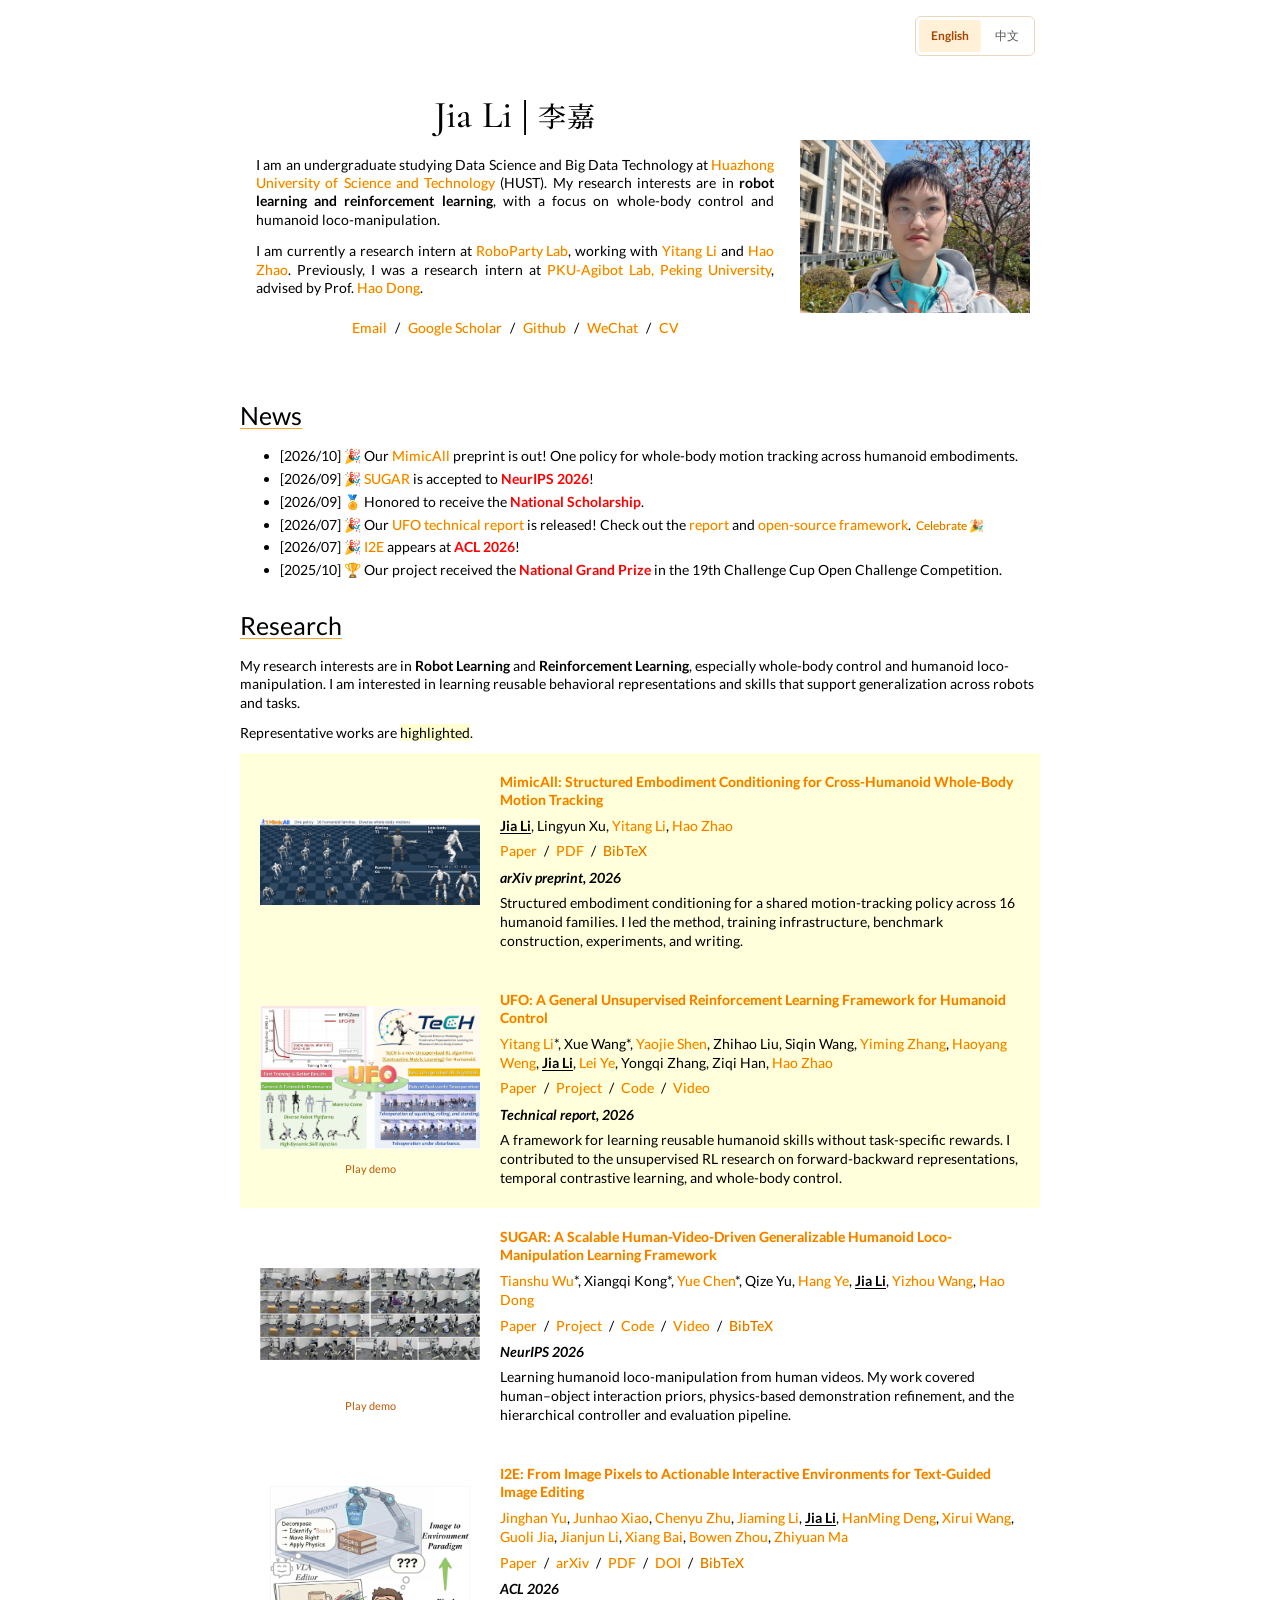
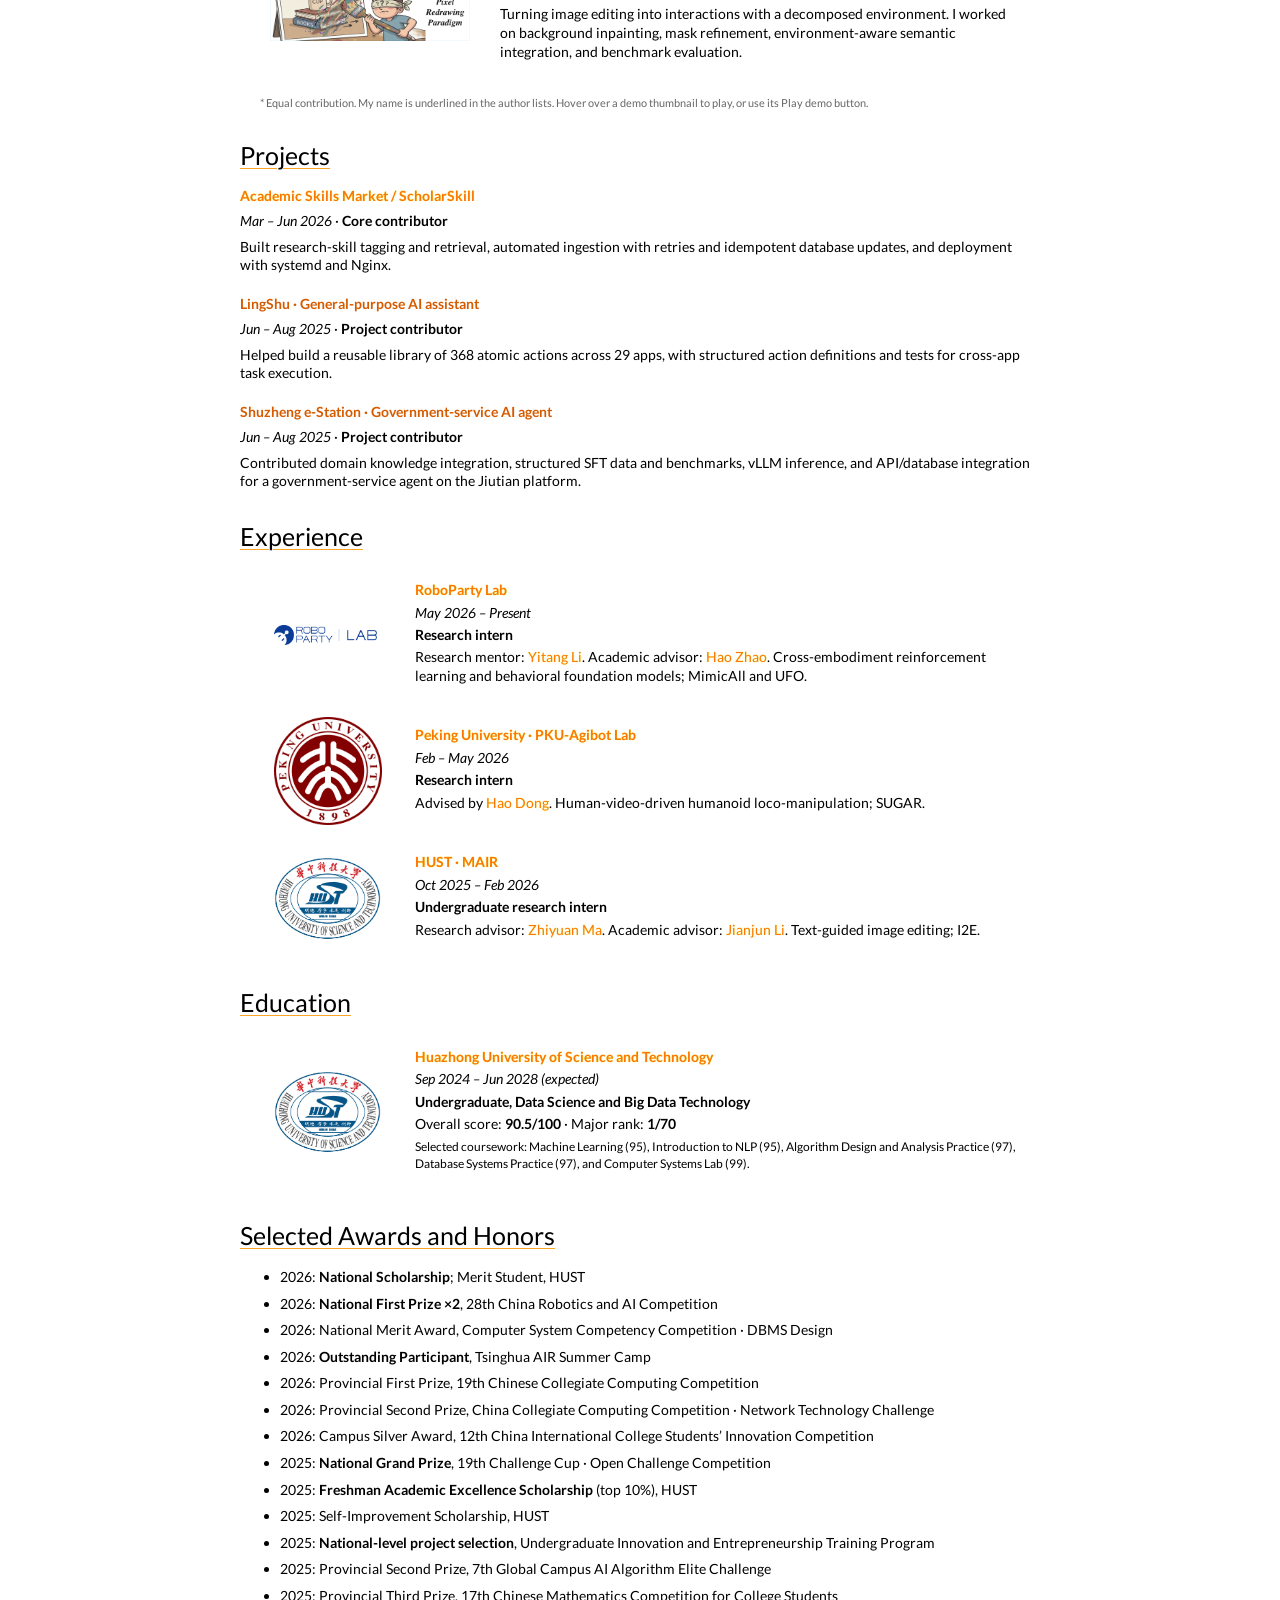
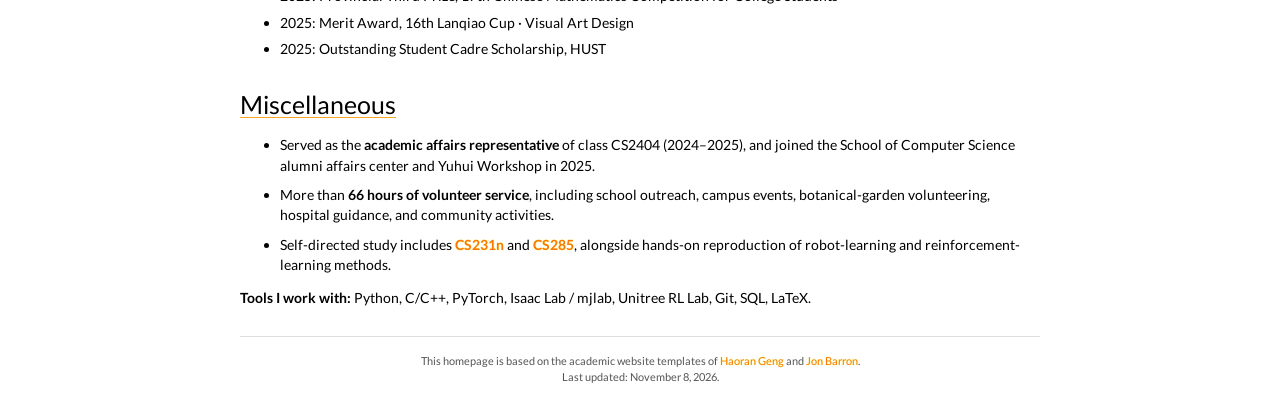
==== commit 8728067e: "Publish Jia Li academic homepage" ====
--- a/index.html
+++ b/index.html
@@ -87,7 +87,7 @@
     <section id="experience" aria-labelledby="experience-heading"><h2 id="experience-heading"><span data-lang="en" lang="en">Experience</span><span data-lang="zh" lang="zh-CN" hidden>科研经历</span></h2><div class="experience-list"><div class="experience-row"><div class="institution-logo"><a href="https://lab.roboparty.com/" target="_blank" rel="noopener noreferrer"><img src="assets/institutions/roboparty.png" alt="RoboParty Lab" loading="lazy"></a></div><div><h3><a href="https://lab.roboparty.com/" target="_blank" rel="noopener noreferrer"><span data-lang="en" lang="en">RoboParty Lab</span><span data-lang="zh" lang="zh-CN" hidden>RoboParty Lab（萝博派对）</span></a></h3><p><em><span data-lang="en" lang="en">May 2026 – Present</span><span data-lang="zh" lang="zh-CN" hidden>2026.05 – 至今</span></em></p><p><strong><span data-lang="en" lang="en">Research intern</span><span data-lang="zh" lang="zh-CN" hidden>科研实习生</span></strong></p><p><span data-lang="en" lang="en">Research mentor: <a href="https://liyitang22.github.io/" target="_blank" rel="noopener noreferrer">Yitang Li</a>. Academic advisor: <a href="https://sites.google.com/view/fromandto/home" target="_blank" rel="noopener noreferrer">Hao Zhao</a>. Cross-embodiment reinforcement learning and behavioral foundation models; MimicAll and UFO.</span><span data-lang="zh" lang="zh-CN" hidden>研究导师：<a href="https://liyitang22.github.io/" target="_blank" rel="noopener noreferrer">Yitang Li</a>；学术导师：<a href="https://sites.google.com/view/fromandto/home" target="_blank" rel="noopener noreferrer">Hao Zhao</a>。研究跨本体强化学习与行为基础模型，开展 MimicAll 与 UFO 项目。</span></p></div></div><div class="experience-row"><div class="institution-logo"><a href="https://www.pku.edu.cn/" target="_blank" rel="noopener noreferrer"><img src="assets/institutions/pku.png" alt="Peking University · PKU-Agibot Lab" loading="lazy"></a></div><div><h3><a href="https://www.pku.edu.cn/" target="_blank" rel="noopener noreferrer"><span data-lang="en" lang="en">Peking University · PKU-Agibot Lab</span><span data-lang="zh" lang="zh-CN" hidden>北京大学 · PKU-Agibot Lab</span></a></h3><p><em><span data-lang="en" lang="en">Feb – May 2026</span><span data-lang="zh" lang="zh-CN" hidden>2026.02 – 2026.05</span></em></p><p><strong><span data-lang="en" lang="en">Research intern</span><span data-lang="zh" lang="zh-CN" hidden>科研实习生</span></strong></p><p><span data-lang="en" lang="en">Advised by <a href="https://zsdonghao.github.io/" target="_blank" rel="noopener noreferrer">Hao Dong</a>. Human-video-driven humanoid loco-manipulation; SUGAR.</span><span data-lang="zh" lang="zh-CN" hidden>导师：<a href="https://zsdonghao.github.io/" target="_blank" rel="noopener noreferrer">Hao Dong</a>。研究人类视频驱动的人形机器人移动操作，参与 SUGAR 项目。</span></p></div></div><div class="experience-row"><div class="institution-logo"><a href="https://www.hust.edu.cn/" target="_blank" rel="noopener noreferrer"><img src="assets/institutions/hust-seal.svg" alt="HUST · MAIR" loading="lazy"></a></div><div><h3><a href="https://www.hust.edu.cn/" target="_blank" rel="noopener noreferrer"><span data-lang="en" lang="en">HUST · MAIR</span><span data-lang="zh" lang="zh-CN" hidden>华中科技大学 · MAIR</span></a></h3><p><em><span data-lang="en" lang="en">Oct 2025 – Feb 2026</span><span data-lang="zh" lang="zh-CN" hidden>2025.10 – 2026.02</span></em></p><p><strong><span data-lang="en" lang="en">Undergraduate research intern</span><span data-lang="zh" lang="zh-CN" hidden>本科科研实习生</span></strong></p><p><span data-lang="en" lang="en">Research advisor: <a href="https://aclanthology.org/people/zhiyuan-ma-5621/" target="_blank" rel="noopener noreferrer">Zhiyuan Ma</a>. Academic advisor: <a href="https://en-cs.hust.edu.cn/info/1701/1191.htm" target="_blank" rel="noopener noreferrer">Jianjun Li</a>. Text-guided image editing; I2E.</span><span data-lang="zh" lang="zh-CN" hidden>研究导师：<a href="https://aclanthology.org/people/zhiyuan-ma-5621/" target="_blank" rel="noopener noreferrer">Zhiyuan Ma</a>；学术导师：<a href="https://en-cs.hust.edu.cn/info/1701/1191.htm" target="_blank" rel="noopener noreferrer">Jianjun Li</a>。研究文本引导图像编辑，参与 I2E 项目。</span></p></div></div></div></section>
     <section id="education" aria-labelledby="education-heading"><h2 id="education-heading"><span data-lang="en" lang="en">Education</span><span data-lang="zh" lang="zh-CN" hidden>教育背景</span></h2><div class="experience-row"><div class="institution-logo"><a href="https://www.hust.edu.cn/" target="_blank" rel="noopener noreferrer"><img src="assets/institutions/hust-seal.svg" alt="HUST" loading="lazy"></a></div><div><h3><a href="https://www.hust.edu.cn/" target="_blank" rel="noopener noreferrer"><span data-lang="en" lang="en">Huazhong University of Science and Technology</span><span data-lang="zh" lang="zh-CN" hidden>华中科技大学</span></a></h3><p><em><span data-lang="en" lang="en">Sep 2024 – Jun 2028 (expected)</span><span data-lang="zh" lang="zh-CN" hidden>2024.09 – 2028.06（预计）</span></em></p><p><strong><span data-lang="en" lang="en">Undergraduate, Data Science and Big Data Technology</span><span data-lang="zh" lang="zh-CN" hidden>数据科学与大数据技术 · 本科</span></strong></p><p><span data-lang="en" lang="en">Overall score: <strong>90.5/100</strong> · Major rank: <strong>1/70</strong></span><span data-lang="zh" lang="zh-CN" hidden>综合成绩：<strong>90.5/100</strong> · 专业排名：<strong>1/70</strong></span></p><p class="coursework"><span data-lang="en" lang="en">Selected coursework: Machine Learning (95), Introduction to NLP (95), Algorithm Design and Analysis Practice (97), Database Systems Practice (97), and Computer Systems Lab (99).</span><span data-lang="zh" lang="zh-CN" hidden>部分课程：机器学习导论（95）、NLP 导论（95）、算法设计与分析实践（97）、数据库系统原理实践（97）、计算机系统基础实验（99）。</span></p></div></div></section>
     <section id="honors" class="inset-section" aria-labelledby="honors-heading"><h2 id="honors-heading"><span data-lang="en" lang="en">Selected Awards and Honors</span><span data-lang="zh" lang="zh-CN" hidden>荣誉奖项</span></h2><ul class="honors-list"><li><span class="honor-year">2026:</span> <span data-lang="en" lang="en"><strong>National Scholarship</strong>; Merit Student, HUST</span><span data-lang="zh" lang="zh-CN" hidden><strong>本科生国家奖学金</strong>、三好学生，华中科技大学</span></li><li><span class="honor-year">2026:</span> <span data-lang="en" lang="en"><strong>National First Prize ×2</strong>, 28th China Robotics and AI Competition</span><span data-lang="zh" lang="zh-CN" hidden>第 28 届中国机器人及人工智能大赛，<strong>国家级一等奖 ×2</strong></span></li><li><span class="honor-year">2026:</span> <span data-lang="en" lang="en">National Merit Award, Computer System Competency Competition · DBMS Design</span><span data-lang="zh" lang="zh-CN" hidden>全国大学生计算机系统能力大赛 · 数据库管理系统设计赛，国赛优胜奖</span></li><li><span class="honor-year">2026:</span> <span data-lang="en" lang="en"><strong>Outstanding Participant</strong>, Tsinghua AIR Summer Camp</span><span data-lang="zh" lang="zh-CN" hidden>清华大学 AIR 暑期夏令营，<strong>Outstanding Participant</strong></span></li><li><span class="honor-year">2026:</span> <span data-lang="en" lang="en">Provincial First Prize, 19th Chinese Collegiate Computing Competition</span><span data-lang="zh" lang="zh-CN" hidden>第 19 届中国大学生计算机设计大赛，省级一等奖</span></li><li><span class="honor-year">2026:</span> <span data-lang="en" lang="en">Provincial Second Prize, China Collegiate Computing Competition · Network Technology Challenge</span><span data-lang="zh" lang="zh-CN" hidden>中国高校计算机大赛 · 网络技术挑战赛，省级二等奖</span></li><li><span class="honor-year">2026:</span> <span data-lang="en" lang="en">Campus Silver Award, 12th China International College Students’ Innovation Competition</span><span data-lang="zh" lang="zh-CN" hidden>第 12 届中国国际大学生创新大赛，校赛银奖</span></li><li><span class="honor-year">2025:</span> <span data-lang="en" lang="en"><strong>National Grand Prize</strong>, 19th Challenge Cup · Open Challenge Competition</span><span data-lang="zh" lang="zh-CN" hidden>第十九届“挑战杯”全国大学生课外学术科技作品竞赛“揭榜挂帅”擂台赛，<strong>国家级特等奖</strong></span></li><li><span class="honor-year">2025:</span> <span data-lang="en" lang="en"><strong>Freshman Academic Excellence Scholarship</strong> (top 10%), HUST</span><span data-lang="zh" lang="zh-CN" hidden>华中科技大学<strong>新生学习优秀奖学金</strong>（前 10%）</span></li><li><span class="honor-year">2025:</span> <span data-lang="en" lang="en">Self-Improvement Scholarship, HUST</span><span data-lang="zh" lang="zh-CN" hidden>华中科技大学自强奋进奖学金</span></li><li><span class="honor-year">2025:</span> <span data-lang="en" lang="en"><strong>National-level project selection</strong>, Undergraduate Innovation and Entrepreneurship Training Program</span><span data-lang="zh" lang="zh-CN" hidden>大学生创新创业训练计划，<strong>国家级立项</strong></span></li><li><span class="honor-year">2025:</span> <span data-lang="en" lang="en">Provincial Second Prize, 7th Global Campus AI Algorithm Elite Challenge</span><span data-lang="zh" lang="zh-CN" hidden>第 7 届全球校园人工智能算法精英赛挑战赛，省级二等奖</span></li><li><span class="honor-year">2025:</span> <span data-lang="en" lang="en">Provincial Third Prize, 17th Chinese Mathematics Competition for College Students</span><span data-lang="zh" lang="zh-CN" hidden>第 17 届全国大学生数学竞赛，省级三等奖</span></li><li><span class="honor-year">2025:</span> <span data-lang="en" lang="en">Merit Award, 16th Lanqiao Cup · Visual Art Design</span><span data-lang="zh" lang="zh-CN" hidden>第 16 届蓝桥杯大赛 · 视觉艺术设计赛，优秀奖</span></li><li><span class="honor-year">2025:</span> <span data-lang="en" lang="en">Outstanding Student Cadre Scholarship, HUST</span><span data-lang="zh" lang="zh-CN" hidden>华中科技大学优秀学生干部奖学金</span></li></ul></section>
-    <section id="miscellaneous" class="inset-section" aria-labelledby="misc-heading"><h2 id="misc-heading"><span data-lang="en" lang="en">Miscellaneous</span><span data-lang="zh" lang="zh-CN" hidden>其他经历</span></h2><ul class="misc-list"><li><span data-lang="en" lang="en">Served as the <strong>academic affairs representative</strong> of class CS2404 (2024–2025), and joined the School of Computer Science alumni affairs center and Yuhui Workshop in 2025.</span><span data-lang="zh" lang="zh-CN" hidden>曾任 CS2404 班<strong>学习委员</strong>（2024–2025），2025 年起参与计算机学院校友工作中心与“喻慧工坊”。</span></li><li><span data-lang="en" lang="en">More than <strong>60 hours of volunteer service</strong>, including school outreach, campus events, botanical-garden volunteering, hospital guidance, and community activities.</span><span data-lang="zh" lang="zh-CN" hidden>累计<strong>志愿服务 60 余小时</strong>，参与母校宣讲、校园活动、植物园义工、医院导诊与社区服务。</span></li><li><span data-lang="en" lang="en">Self-directed study includes <a href="https://cs231n.stanford.edu/" target="_blank" rel="noopener noreferrer"><strong>CS231n</strong></a> and <a href="https://rail.eecs.berkeley.edu/deeprlcourse/" target="_blank" rel="noopener noreferrer"><strong>CS285</strong></a>, alongside hands-on reproduction of robot-learning and reinforcement-learning methods.</span><span data-lang="zh" lang="zh-CN" hidden>自主学习 <a href="https://cs231n.stanford.edu/" target="_blank" rel="noopener noreferrer"><strong>CS231n</strong></a>、<a href="https://rail.eecs.berkeley.edu/deeprlcourse/" target="_blank" rel="noopener noreferrer"><strong>CS285</strong></a> 等课程，并通过机器人学习与强化学习方法复现积累实践经验。</span></li></ul><p><strong><span data-lang="en" lang="en">Tools I work with:</span><span data-lang="zh" lang="zh-CN" hidden>常用工具：</span></strong> Python, C/C++, PyTorch, Isaac Lab / mjlab, Unitree RL Lab, Git, SQL, LaTeX.</p></section>
+    <section id="miscellaneous" class="inset-section" aria-labelledby="misc-heading"><h2 id="misc-heading"><span data-lang="en" lang="en">Miscellaneous</span><span data-lang="zh" lang="zh-CN" hidden>其他经历</span></h2><ul class="misc-list"><li><span data-lang="en" lang="en">Served as the <strong>academic affairs representative</strong> of class CS2404 (2024–2025), and joined the School of Computer Science alumni affairs center and Yuhui Workshop in 2025.</span><span data-lang="zh" lang="zh-CN" hidden>曾任 CS2404 班<strong>学习委员</strong>（2024–2025），2025 年起参与计算机学院校友工作中心与“喻慧工坊”。</span></li><li><span data-lang="en" lang="en">More than <strong>66 hours of volunteer service</strong>, including school outreach, campus events, botanical-garden volunteering, hospital guidance, and community activities.</span><span data-lang="zh" lang="zh-CN" hidden>累计<strong>志愿服务 66 余小时</strong>，参与母校宣讲、校园活动、植物园义工、医院导诊与社区服务。</span></li><li><span data-lang="en" lang="en">Self-directed study includes <a href="https://cs231n.stanford.edu/" target="_blank" rel="noopener noreferrer"><strong>CS231n</strong></a> and <a href="https://rail.eecs.berkeley.edu/deeprlcourse/" target="_blank" rel="noopener noreferrer"><strong>CS285</strong></a>, alongside hands-on reproduction of robot-learning and reinforcement-learning methods.</span><span data-lang="zh" lang="zh-CN" hidden>自主学习 <a href="https://cs231n.stanford.edu/" target="_blank" rel="noopener noreferrer"><strong>CS231n</strong></a>、<a href="https://rail.eecs.berkeley.edu/deeprlcourse/" target="_blank" rel="noopener noreferrer"><strong>CS285</strong></a> 等课程，并通过机器人学习与强化学习方法复现积累实践经验。</span></li></ul><p><strong><span data-lang="en" lang="en">Tools I work with:</span><span data-lang="zh" lang="zh-CN" hidden>常用工具：</span></strong> Python, C/C++, PyTorch, Isaac Lab / mjlab, Unitree RL Lab, Git, SQL, LaTeX.</p></section>
     <footer class="site-footer"><p><span data-lang="en" lang="en">This homepage is based on the academic website templates of</span><span data-lang="zh" lang="zh-CN" hidden>本主页基于以下作者的学术网站模板：</span> <a href="https://geng-haoran.github.io/" target="_blank" rel="noopener noreferrer">Haoran Geng</a> <span data-lang="en" lang="en">and</span><span data-lang="zh" lang="zh-CN" hidden>和</span> <a href="https://jonbarron.info/" target="_blank" rel="noopener noreferrer">Jon Barron</a>.<br><span data-lang="en" lang="en">Last updated: November 8, 2026.</span><span data-lang="zh" lang="zh-CN" hidden>更新于 2026 年 11 月 8 日。</span></p></footer>
   </main><div id="effect-layer" aria-hidden="true"></div>
 </body></html>
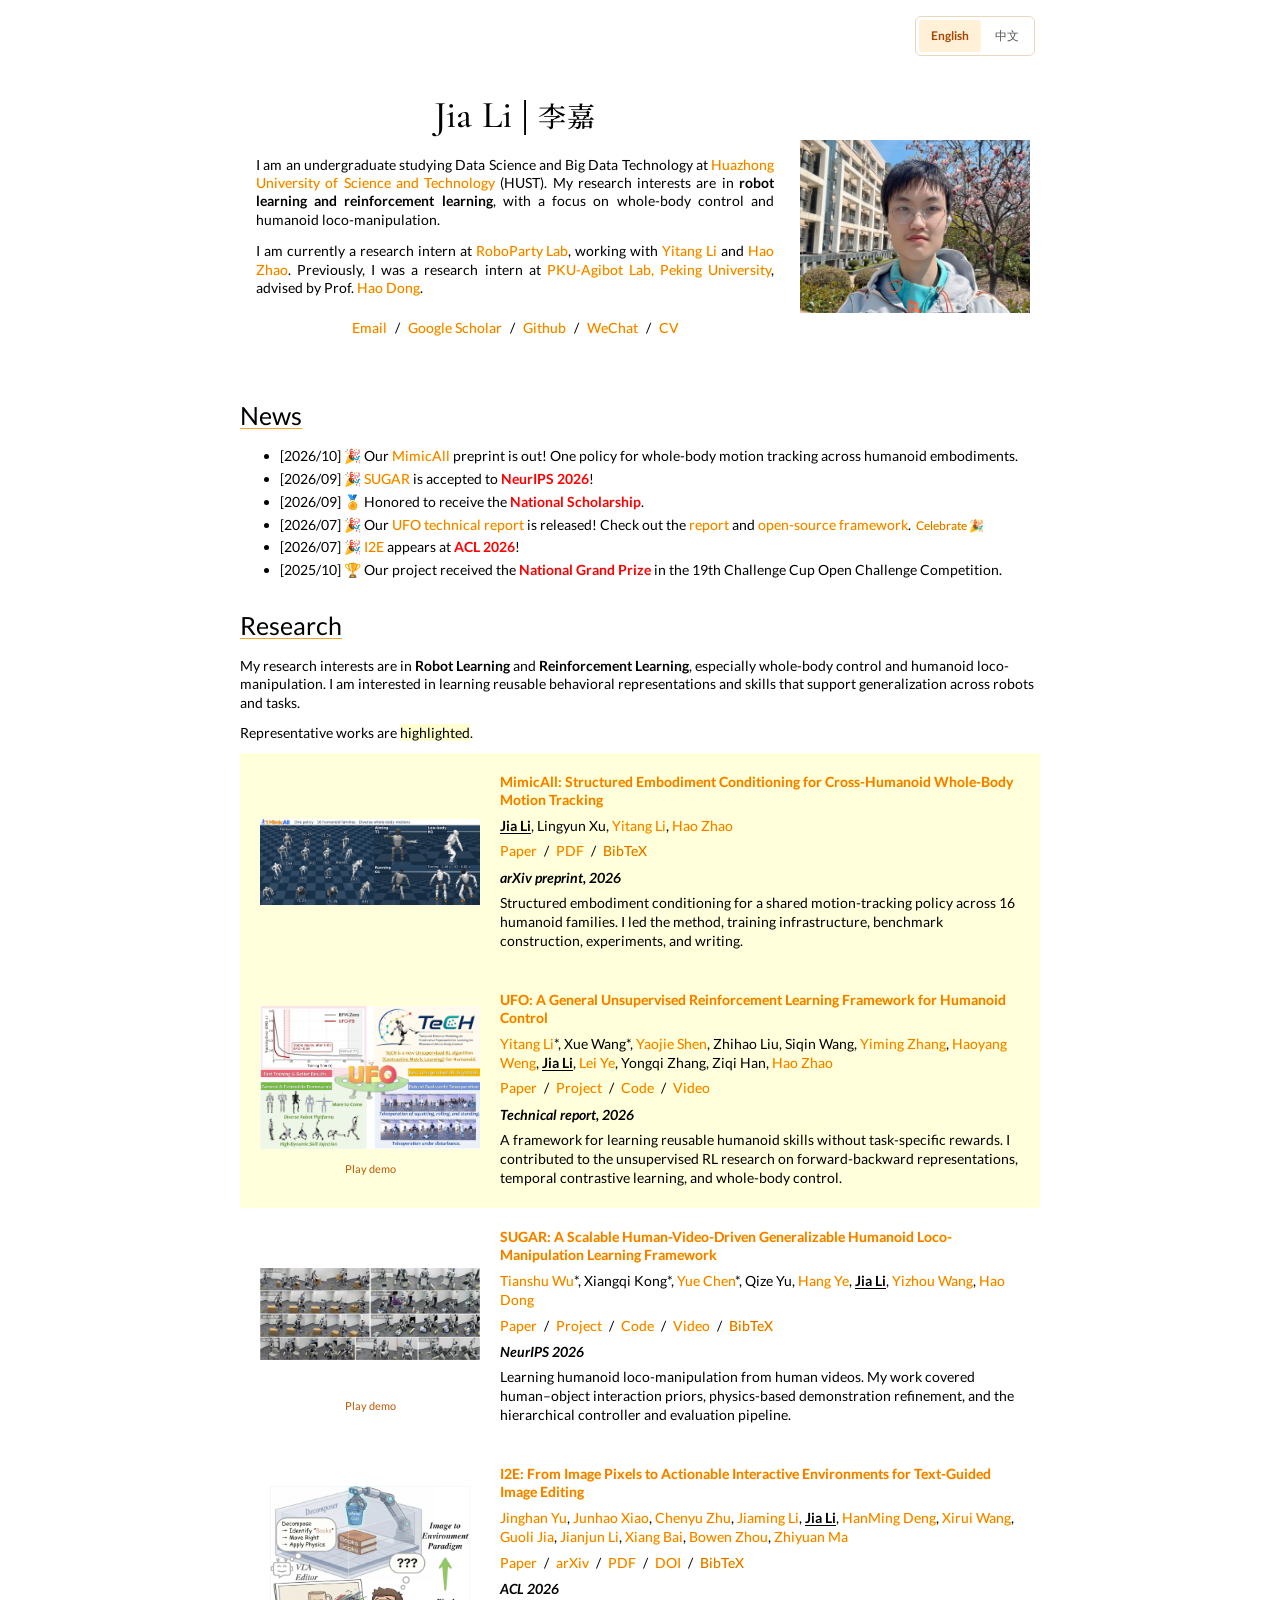
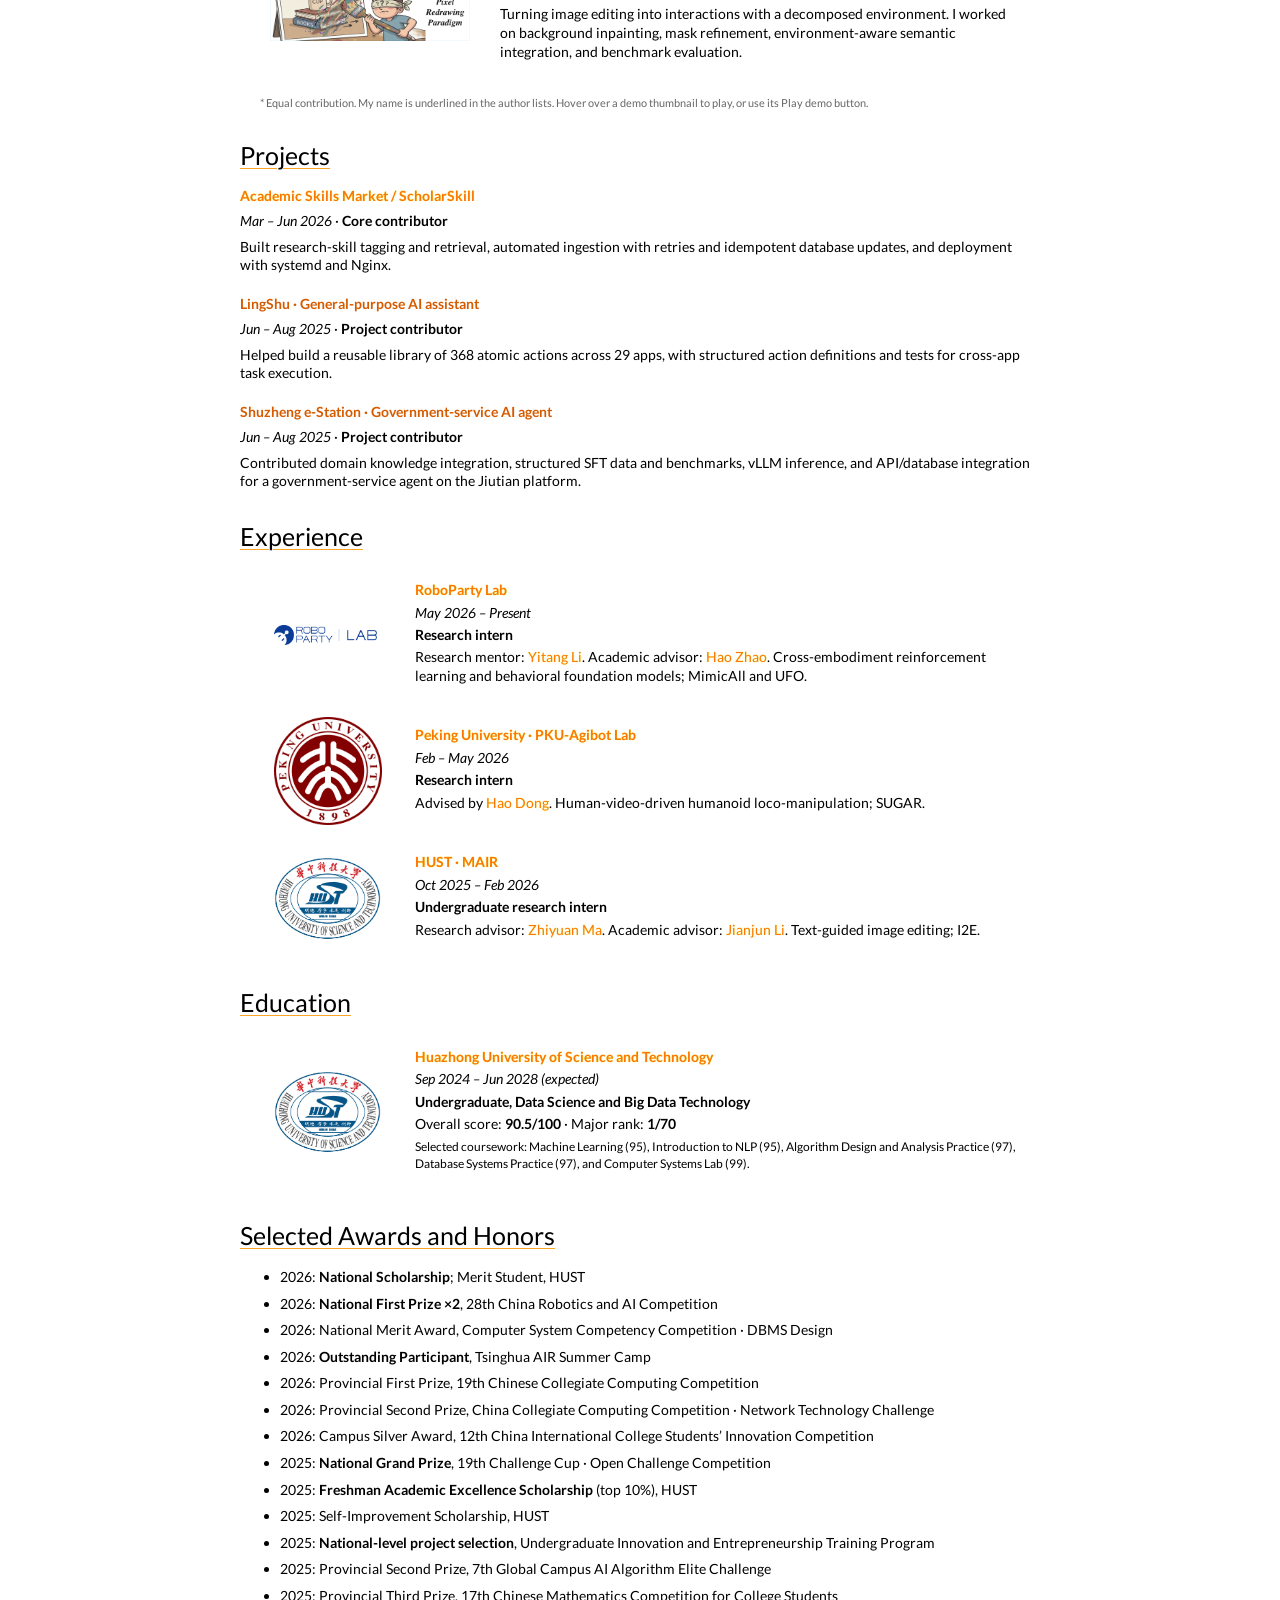
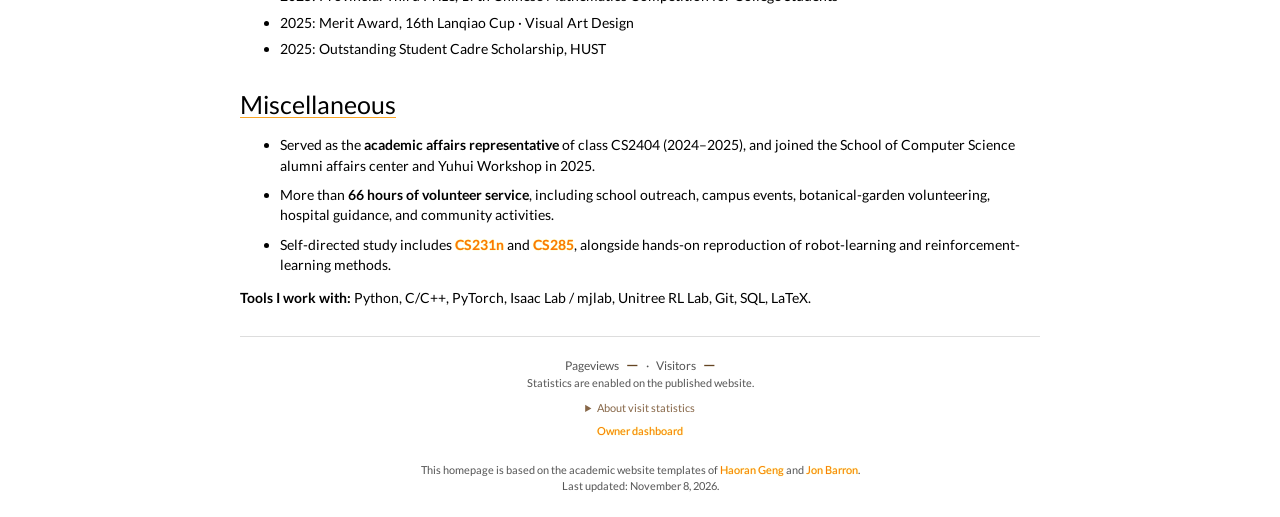
==== commit 315a6161: "Publish Jia Li academic homepage" ====
--- a/index.html
+++ b/index.html
@@ -5,7 +5,7 @@
   <meta name="description" content="Jia Li at HUST: robot learning, reinforcement learning, behavioral representation learning, whole-body control and humanoid loco-manipulation.">
   <meta name="theme-color" content="#ffffff"><link rel="icon" href="assets/favicon.svg" type="image/svg+xml">
   <link rel="preload" href="assets/fonts/lato-regular.woff2" as="font" type="font/woff2" crossorigin>
-  <link rel="stylesheet" href="site.css?v=7f77bbb107"><script src="script.js?v=7cf4e6f788" defer></script>
+  <link rel="stylesheet" href="site.css?v=6e26431434"><script src="script.js?v=7cf4e6f788" defer></script>
   <script type="application/ld+json">{"@context": "https://schema.org", "@type": "Person", "name": "Jia Li", "alternateName": "李嘉", "email": "li2ga@hust.edu.cn", "sameAs": ["https://github.com/Huster-LiShuangJia", "https://scholar.google.com/citations?user=kRmcGgcAAAAJ&hl=en"]}</script>
 </head><body>
   <a class="skip-link" href="#main"><span data-lang="en" lang="en">Skip to content</span><span data-lang="zh" lang="zh-CN" hidden>跳到正文</span></a>
@@ -88,6 +88,15 @@
     <section id="education" aria-labelledby="education-heading"><h2 id="education-heading"><span data-lang="en" lang="en">Education</span><span data-lang="zh" lang="zh-CN" hidden>教育背景</span></h2><div class="experience-row"><div class="institution-logo"><a href="https://www.hust.edu.cn/" target="_blank" rel="noopener noreferrer"><img src="assets/institutions/hust-seal.svg" alt="HUST" loading="lazy"></a></div><div><h3><a href="https://www.hust.edu.cn/" target="_blank" rel="noopener noreferrer"><span data-lang="en" lang="en">Huazhong University of Science and Technology</span><span data-lang="zh" lang="zh-CN" hidden>华中科技大学</span></a></h3><p><em><span data-lang="en" lang="en">Sep 2024 – Jun 2028 (expected)</span><span data-lang="zh" lang="zh-CN" hidden>2024.09 – 2028.06（预计）</span></em></p><p><strong><span data-lang="en" lang="en">Undergraduate, Data Science and Big Data Technology</span><span data-lang="zh" lang="zh-CN" hidden>数据科学与大数据技术 · 本科</span></strong></p><p><span data-lang="en" lang="en">Overall score: <strong>90.5/100</strong> · Major rank: <strong>1/70</strong></span><span data-lang="zh" lang="zh-CN" hidden>综合成绩：<strong>90.5/100</strong> · 专业排名：<strong>1/70</strong></span></p><p class="coursework"><span data-lang="en" lang="en">Selected coursework: Machine Learning (95), Introduction to NLP (95), Algorithm Design and Analysis Practice (97), Database Systems Practice (97), and Computer Systems Lab (99).</span><span data-lang="zh" lang="zh-CN" hidden>部分课程：机器学习导论（95）、NLP 导论（95）、算法设计与分析实践（97）、数据库系统原理实践（97）、计算机系统基础实验（99）。</span></p></div></div></section>
     <section id="honors" class="inset-section" aria-labelledby="honors-heading"><h2 id="honors-heading"><span data-lang="en" lang="en">Selected Awards and Honors</span><span data-lang="zh" lang="zh-CN" hidden>荣誉奖项</span></h2><ul class="honors-list"><li><span class="honor-year">2026:</span> <span data-lang="en" lang="en"><strong>National Scholarship</strong>; Merit Student, HUST</span><span data-lang="zh" lang="zh-CN" hidden><strong>本科生国家奖学金</strong>、三好学生，华中科技大学</span></li><li><span class="honor-year">2026:</span> <span data-lang="en" lang="en"><strong>National First Prize ×2</strong>, 28th China Robotics and AI Competition</span><span data-lang="zh" lang="zh-CN" hidden>第 28 届中国机器人及人工智能大赛，<strong>国家级一等奖 ×2</strong></span></li><li><span class="honor-year">2026:</span> <span data-lang="en" lang="en">National Merit Award, Computer System Competency Competition · DBMS Design</span><span data-lang="zh" lang="zh-CN" hidden>全国大学生计算机系统能力大赛 · 数据库管理系统设计赛，国赛优胜奖</span></li><li><span class="honor-year">2026:</span> <span data-lang="en" lang="en"><strong>Outstanding Participant</strong>, Tsinghua AIR Summer Camp</span><span data-lang="zh" lang="zh-CN" hidden>清华大学 AIR 暑期夏令营，<strong>Outstanding Participant</strong></span></li><li><span class="honor-year">2026:</span> <span data-lang="en" lang="en">Provincial First Prize, 19th Chinese Collegiate Computing Competition</span><span data-lang="zh" lang="zh-CN" hidden>第 19 届中国大学生计算机设计大赛，省级一等奖</span></li><li><span class="honor-year">2026:</span> <span data-lang="en" lang="en">Provincial Second Prize, China Collegiate Computing Competition · Network Technology Challenge</span><span data-lang="zh" lang="zh-CN" hidden>中国高校计算机大赛 · 网络技术挑战赛，省级二等奖</span></li><li><span class="honor-year">2026:</span> <span data-lang="en" lang="en">Campus Silver Award, 12th China International College Students’ Innovation Competition</span><span data-lang="zh" lang="zh-CN" hidden>第 12 届中国国际大学生创新大赛，校赛银奖</span></li><li><span class="honor-year">2025:</span> <span data-lang="en" lang="en"><strong>National Grand Prize</strong>, 19th Challenge Cup · Open Challenge Competition</span><span data-lang="zh" lang="zh-CN" hidden>第十九届“挑战杯”全国大学生课外学术科技作品竞赛“揭榜挂帅”擂台赛，<strong>国家级特等奖</strong></span></li><li><span class="honor-year">2025:</span> <span data-lang="en" lang="en"><strong>Freshman Academic Excellence Scholarship</strong> (top 10%), HUST</span><span data-lang="zh" lang="zh-CN" hidden>华中科技大学<strong>新生学习优秀奖学金</strong>（前 10%）</span></li><li><span class="honor-year">2025:</span> <span data-lang="en" lang="en">Self-Improvement Scholarship, HUST</span><span data-lang="zh" lang="zh-CN" hidden>华中科技大学自强奋进奖学金</span></li><li><span class="honor-year">2025:</span> <span data-lang="en" lang="en"><strong>National-level project selection</strong>, Undergraduate Innovation and Entrepreneurship Training Program</span><span data-lang="zh" lang="zh-CN" hidden>大学生创新创业训练计划，<strong>国家级立项</strong></span></li><li><span class="honor-year">2025:</span> <span data-lang="en" lang="en">Provincial Second Prize, 7th Global Campus AI Algorithm Elite Challenge</span><span data-lang="zh" lang="zh-CN" hidden>第 7 届全球校园人工智能算法精英赛挑战赛，省级二等奖</span></li><li><span class="honor-year">2025:</span> <span data-lang="en" lang="en">Provincial Third Prize, 17th Chinese Mathematics Competition for College Students</span><span data-lang="zh" lang="zh-CN" hidden>第 17 届全国大学生数学竞赛，省级三等奖</span></li><li><span class="honor-year">2025:</span> <span data-lang="en" lang="en">Merit Award, 16th Lanqiao Cup · Visual Art Design</span><span data-lang="zh" lang="zh-CN" hidden>第 16 届蓝桥杯大赛 · 视觉艺术设计赛，优秀奖</span></li><li><span class="honor-year">2025:</span> <span data-lang="en" lang="en">Outstanding Student Cadre Scholarship, HUST</span><span data-lang="zh" lang="zh-CN" hidden>华中科技大学优秀学生干部奖学金</span></li></ul></section>
     <section id="miscellaneous" class="inset-section" aria-labelledby="misc-heading"><h2 id="misc-heading"><span data-lang="en" lang="en">Miscellaneous</span><span data-lang="zh" lang="zh-CN" hidden>其他经历</span></h2><ul class="misc-list"><li><span data-lang="en" lang="en">Served as the <strong>academic affairs representative</strong> of class CS2404 (2024–2025), and joined the School of Computer Science alumni affairs center and Yuhui Workshop in 2025.</span><span data-lang="zh" lang="zh-CN" hidden>曾任 CS2404 班<strong>学习委员</strong>（2024–2025），2025 年起参与计算机学院校友工作中心与“喻慧工坊”。</span></li><li><span data-lang="en" lang="en">More than <strong>66 hours of volunteer service</strong>, including school outreach, campus events, botanical-garden volunteering, hospital guidance, and community activities.</span><span data-lang="zh" lang="zh-CN" hidden>累计<strong>志愿服务 66 余小时</strong>，参与母校宣讲、校园活动、植物园义工、医院导诊与社区服务。</span></li><li><span data-lang="en" lang="en">Self-directed study includes <a href="https://cs231n.stanford.edu/" target="_blank" rel="noopener noreferrer"><strong>CS231n</strong></a> and <a href="https://rail.eecs.berkeley.edu/deeprlcourse/" target="_blank" rel="noopener noreferrer"><strong>CS285</strong></a>, alongside hands-on reproduction of robot-learning and reinforcement-learning methods.</span><span data-lang="zh" lang="zh-CN" hidden>自主学习 <a href="https://cs231n.stanford.edu/" target="_blank" rel="noopener noreferrer"><strong>CS231n</strong></a>、<a href="https://rail.eecs.berkeley.edu/deeprlcourse/" target="_blank" rel="noopener noreferrer"><strong>CS285</strong></a> 等课程，并通过机器人学习与强化学习方法复现积累实践经验。</span></li></ul><p><strong><span data-lang="en" lang="en">Tools I work with:</span><span data-lang="zh" lang="zh-CN" hidden>常用工具：</span></strong> Python, C/C++, PyTorch, Isaac Lab / mjlab, Unitree RL Lab, Git, SQL, LaTeX.</p></section>
-    <footer class="site-footer"><p><span data-lang="en" lang="en">This homepage is based on the academic website templates of</span><span data-lang="zh" lang="zh-CN" hidden>本主页基于以下作者的学术网站模板：</span> <a href="https://geng-haoran.github.io/" target="_blank" rel="noopener noreferrer">Haoran Geng</a> <span data-lang="en" lang="en">and</span><span data-lang="zh" lang="zh-CN" hidden>和</span> <a href="https://jonbarron.info/" target="_blank" rel="noopener noreferrer">Jon Barron</a>.<br><span data-lang="en" lang="en">Last updated: November 8, 2026.</span><span data-lang="zh" lang="zh-CN" hidden>更新于 2026 年 11 月 8 日。</span></p></footer>
+    <footer class="site-footer">
+      <div class="visitor-statistics" aria-label="Website statistics" data-label-en="Website statistics" data-label-zh="网站访问统计">
+        <p class="stat-totals"><span data-lang="en" lang="en">Pageviews</span><span data-lang="zh" lang="zh-CN" hidden>浏览次数</span> <strong data-stat="pageviews">—</strong><span aria-hidden="true"> · </span><span data-lang="en" lang="en">Visitors</span><span data-lang="zh" lang="zh-CN" hidden>匿名访客</span> <strong data-stat="visitors">—</strong></p>
+        <img class="visitor-map" data-visitor-map width="540" height="255" alt="Country-level visitor map" data-alt-en="Country-level visitor map" data-alt-zh="按国家汇总的访客地图" loading="lazy">
+        <p class="stat-status" data-stat-status data-state="loading"><span class="stat-unavailable"><span data-lang="en" lang="en">Statistics temporarily unavailable.</span><span data-lang="zh" lang="zh-CN" hidden>统计暂不可用。</span></span><span class="stat-preview"><span data-lang="en" lang="en">Statistics are enabled on the published website.</span><span data-lang="zh" lang="zh-CN" hidden>访问统计仅在正式网站启用。</span></span></p>
+        <details class="analytics-notice"><summary><span data-lang="en" lang="en">About visit statistics</span><span data-lang="zh" lang="zh-CN" hidden>关于访问统计</span></summary><p><span data-lang="en" lang="en">Visits are counted using a random browser ID. Time, page, referring domain, network IP, approximate region, browser and device are recorded. Detailed records are private and kept for up to 90 days; anonymous IDs and totals are retained. Names, emails and form contents are not collected.</span><span data-lang="zh" lang="zh-CN" hidden>使用随机浏览器编号计数，记录时间、页面、来源域名、网络 IP、大致地区、浏览器与设备。访问明细仅站主可见，保留最多 90 天；匿名编号和汇总长期保留。不收集姓名、邮箱或表单内容。</span></p><button type="button" data-tracking-toggle aria-pressed="false"><span data-lang="en" lang="en">Don&#x27;t count my visits</span><span data-lang="zh" lang="zh-CN" hidden>不记录我的访问</span></button></details>
+        <p class="stats-admin"><a href="https://jia-li-website-analytics.yrweexnfqa.chatgpt.site/" target="_blank" rel="noopener noreferrer"><span data-lang="en" lang="en">Owner dashboard</span><span data-lang="zh" lang="zh-CN" hidden>站主管理后台</span></a></p>
+      </div>
+      <p><span data-lang="en" lang="en">This homepage is based on the academic website templates of</span><span data-lang="zh" lang="zh-CN" hidden>本主页基于以下作者的学术网站模板：</span> <a href="https://geng-haoran.github.io/" target="_blank" rel="noopener noreferrer">Haoran Geng</a> <span data-lang="en" lang="en">and</span><span data-lang="zh" lang="zh-CN" hidden>和</span> <a href="https://jonbarron.info/" target="_blank" rel="noopener noreferrer">Jon Barron</a>.<br><span data-lang="en" lang="en">Last updated: November 8, 2026.</span><span data-lang="zh" lang="zh-CN" hidden>更新于 2026 年 11 月 8 日。</span></p>
+    </footer><script src="analytics.js?v=ff8ae16535" defer></script>
   </main><div id="effect-layer" aria-hidden="true"></div>
 </body></html>
--- a/site.css
+++ b/site.css
@@ -90,6 +90,18 @@
 .site-footer{padding:16px 20px 14px;border-top:1px solid #ddd;text-align:center;font-size:11px;color:#555;margin-top:28px}
 .site-footer p{margin:0;line-height:1.5}
 .site-footer a{font-size:11px}
+.visitor-statistics{margin:0 auto 22px;max-width:420px}
+.stat-totals{font-size:12px;display:flex;justify-content:center;gap:7px;align-items:baseline}
+.stat-totals strong{font-size:15px;font-variant-numeric:tabular-nums;color:#654523}
+.visitor-map{display:block;width:100%;height:auto;margin:10px auto;border-radius:6px}
+.visitor-map:not([src]){display:none}
+.stat-status .stat-unavailable,.stat-status .stat-preview{display:none}
+.stat-status[data-state=unavailable] .stat-unavailable,.stat-status[data-state=preview] .stat-preview{display:inline}
+.analytics-notice{margin:9px auto 5px;font-size:11px;max-width:390px}
+.analytics-notice summary{cursor:pointer;color:#866647}
+.analytics-notice p{margin:8px 0;text-align:left;line-height:1.6}
+.analytics-notice button{font-size:11px;background:transparent;border:1px solid #dfd4c6;border-radius:4px;padding:5px 10px;color:#705235;cursor:pointer}
+.stats-admin{margin:8px 0!important}
 .skip-link{position:fixed;left:16px;top:-100px;padding:8px 12px;border:1px solid #e46000;background:#fff;z-index:100}
 .skip-link:focus{top:12px}
 .sr-only{position:absolute;width:1px;height:1px;padding:0;margin:-1px;overflow:hidden;clip:rect(0,0,0,0);white-space:nowrap;border:0}
@@ -158,6 +170,7 @@
  #effect-layer{display:none}
 }
 @media print{
+ .visitor-statistics{display:none!important}
  .language-switch,.demo-toggle,.celebrate-button,.copy-citation,#effect-layer,.skip-link{display:none!important}
  .homepage{max-width:none}
  .paper,.experience-row,.engineering-row{break-inside:avoid}
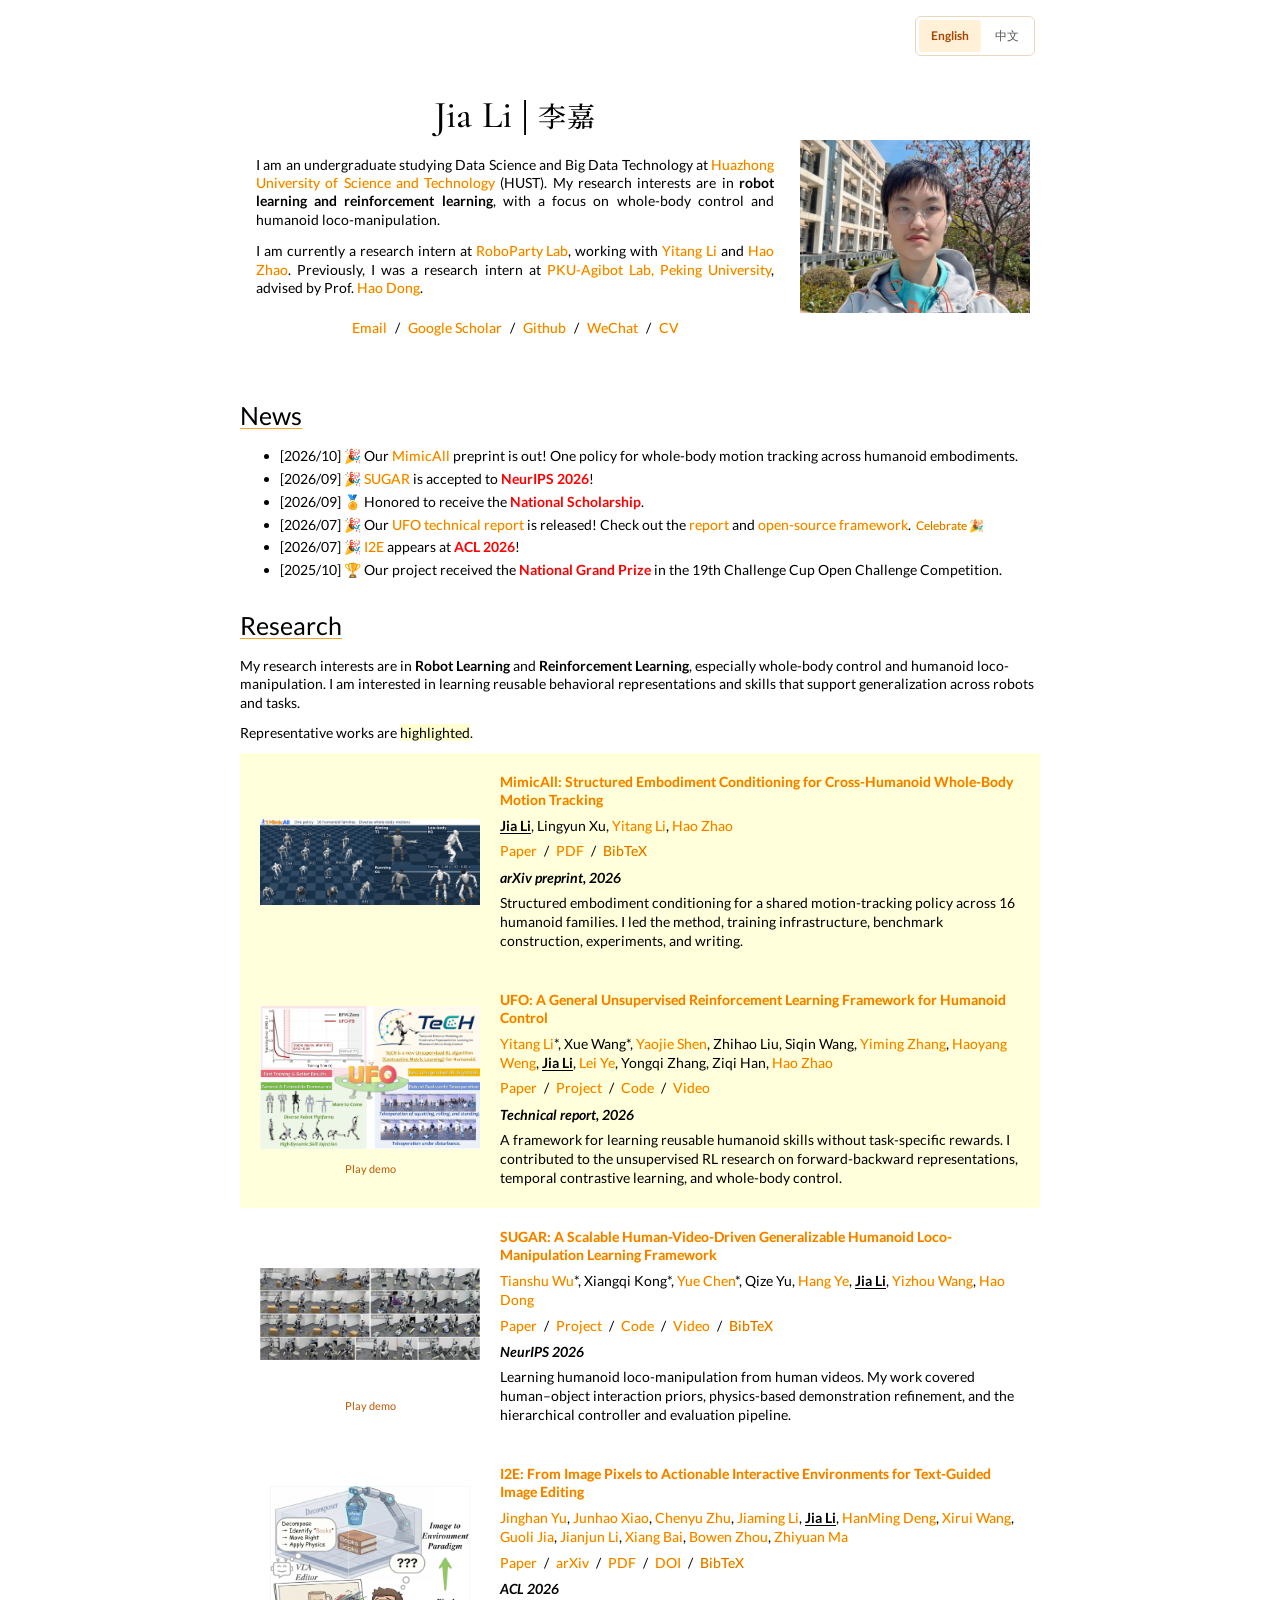
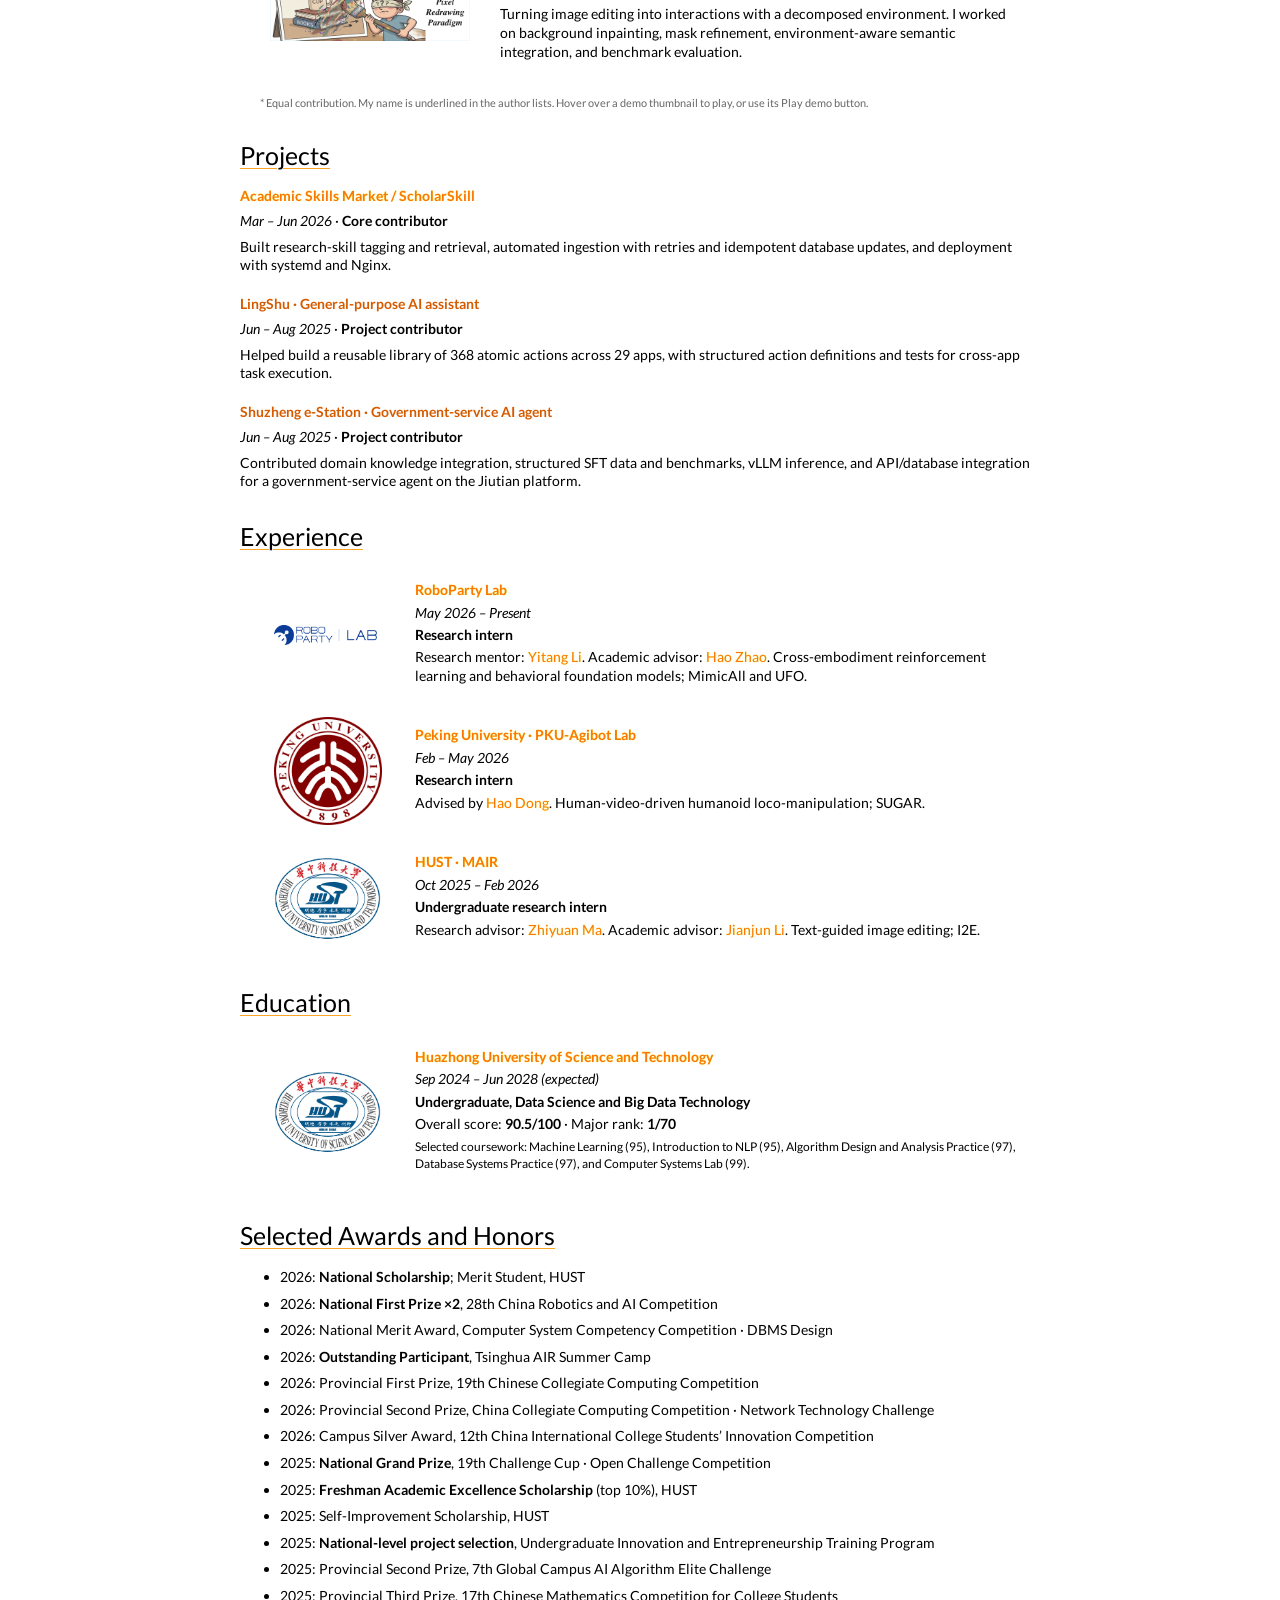
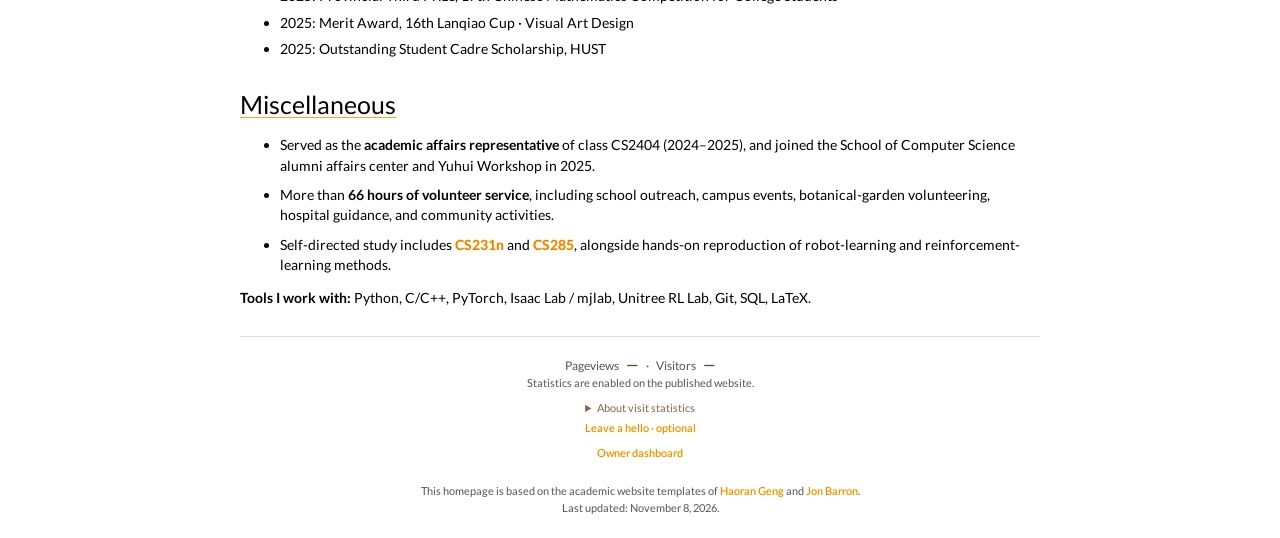
==== commit 7f006062: "Publish Jia Li academic homepage" ====
--- a/index.html
+++ b/index.html
@@ -93,10 +93,11 @@
         <p class="stat-totals"><span data-lang="en" lang="en">Pageviews</span><span data-lang="zh" lang="zh-CN" hidden>浏览次数</span> <strong data-stat="pageviews">—</strong><span aria-hidden="true"> · </span><span data-lang="en" lang="en">Visitors</span><span data-lang="zh" lang="zh-CN" hidden>匿名访客</span> <strong data-stat="visitors">—</strong></p>
         <img class="visitor-map" data-visitor-map width="540" height="255" alt="Country-level visitor map" data-alt-en="Country-level visitor map" data-alt-zh="按国家汇总的访客地图" loading="lazy">
         <p class="stat-status" data-stat-status data-state="loading"><span class="stat-unavailable"><span data-lang="en" lang="en">Statistics temporarily unavailable.</span><span data-lang="zh" lang="zh-CN" hidden>统计暂不可用。</span></span><span class="stat-preview"><span data-lang="en" lang="en">Statistics are enabled on the published website.</span><span data-lang="zh" lang="zh-CN" hidden>访问统计仅在正式网站启用。</span></span></p>
-        <details class="analytics-notice"><summary><span data-lang="en" lang="en">About visit statistics</span><span data-lang="zh" lang="zh-CN" hidden>关于访问统计</span></summary><p><span data-lang="en" lang="en">Visits are counted using a random browser ID. Time, page, referring domain, network IP, approximate region, browser and device are recorded. Detailed records are private and kept for up to 90 days; anonymous IDs and totals are retained. Names, emails and form contents are not collected.</span><span data-lang="zh" lang="zh-CN" hidden>使用随机浏览器编号计数，记录时间、页面、来源域名、网络 IP、大致地区、浏览器与设备。访问明细仅站主可见，保留最多 90 天；匿名编号和汇总长期保留。不收集姓名、邮箱或表单内容。</span></p><button type="button" data-tracking-toggle aria-pressed="false"><span data-lang="en" lang="en">Don&#x27;t count my visits</span><span data-lang="zh" lang="zh-CN" hidden>不记录我的访问</span></button></details>
+        <details class="analytics-notice"><summary><span data-lang="en" lang="en">About visit statistics</span><span data-lang="zh" lang="zh-CN" hidden>关于访问统计</span></summary><p><span data-lang="en" lang="en">Visits are counted using a random browser ID. Time, page, referring domain, network IP, approximate region, browser and device are recorded. Detailed records are private and kept for up to 90 days; anonymous IDs and totals are retained. Names and contact details are only saved when you choose to submit the optional introduction form. If you separately opt in, future visits on this browser can be linked to that introduction; earlier visits stay anonymous.</span><span data-lang="zh" lang="zh-CN" hidden>使用随机浏览器编号计数，记录时间、页面、来源域名、网络 IP、大致地区、浏览器与设备。访问明细仅站主可见，保留最多 90 天；匿名编号和汇总长期保留。仅在你主动提交自愿登记时保存所填姓名及联系方式；单独同意后可关联当前浏览器今后的访问，过去的访问仍匿名。</span></p><button type="button" data-tracking-toggle aria-pressed="false"><span data-lang="en" lang="en">Don&#x27;t count my visits</span><span data-lang="zh" lang="zh-CN" hidden>不记录我的访问</span></button></details>
+        <p class="visitor-hello"><a href="https://jia-li-website-analytics.yrweexnfqa.chatgpt.site/hello" target="_blank" rel="noopener noreferrer"><span data-lang="en" lang="en">Leave a hello · optional</span><span data-lang="zh" lang="zh-CN" hidden>留个足迹 · 自愿登记</span></a></p>
         <p class="stats-admin"><a href="https://jia-li-website-analytics.yrweexnfqa.chatgpt.site/" target="_blank" rel="noopener noreferrer"><span data-lang="en" lang="en">Owner dashboard</span><span data-lang="zh" lang="zh-CN" hidden>站主管理后台</span></a></p>
       </div>
       <p><span data-lang="en" lang="en">This homepage is based on the academic website templates of</span><span data-lang="zh" lang="zh-CN" hidden>本主页基于以下作者的学术网站模板：</span> <a href="https://geng-haoran.github.io/" target="_blank" rel="noopener noreferrer">Haoran Geng</a> <span data-lang="en" lang="en">and</span><span data-lang="zh" lang="zh-CN" hidden>和</span> <a href="https://jonbarron.info/" target="_blank" rel="noopener noreferrer">Jon Barron</a>.<br><span data-lang="en" lang="en">Last updated: November 8, 2026.</span><span data-lang="zh" lang="zh-CN" hidden>更新于 2026 年 11 月 8 日。</span></p>
-    </footer><script src="analytics.js?v=ff8ae16535" defer></script>
+    </footer><script src="analytics.js?v=4821caffbc" defer></script>
   </main><div id="effect-layer" aria-hidden="true"></div>
 </body></html>
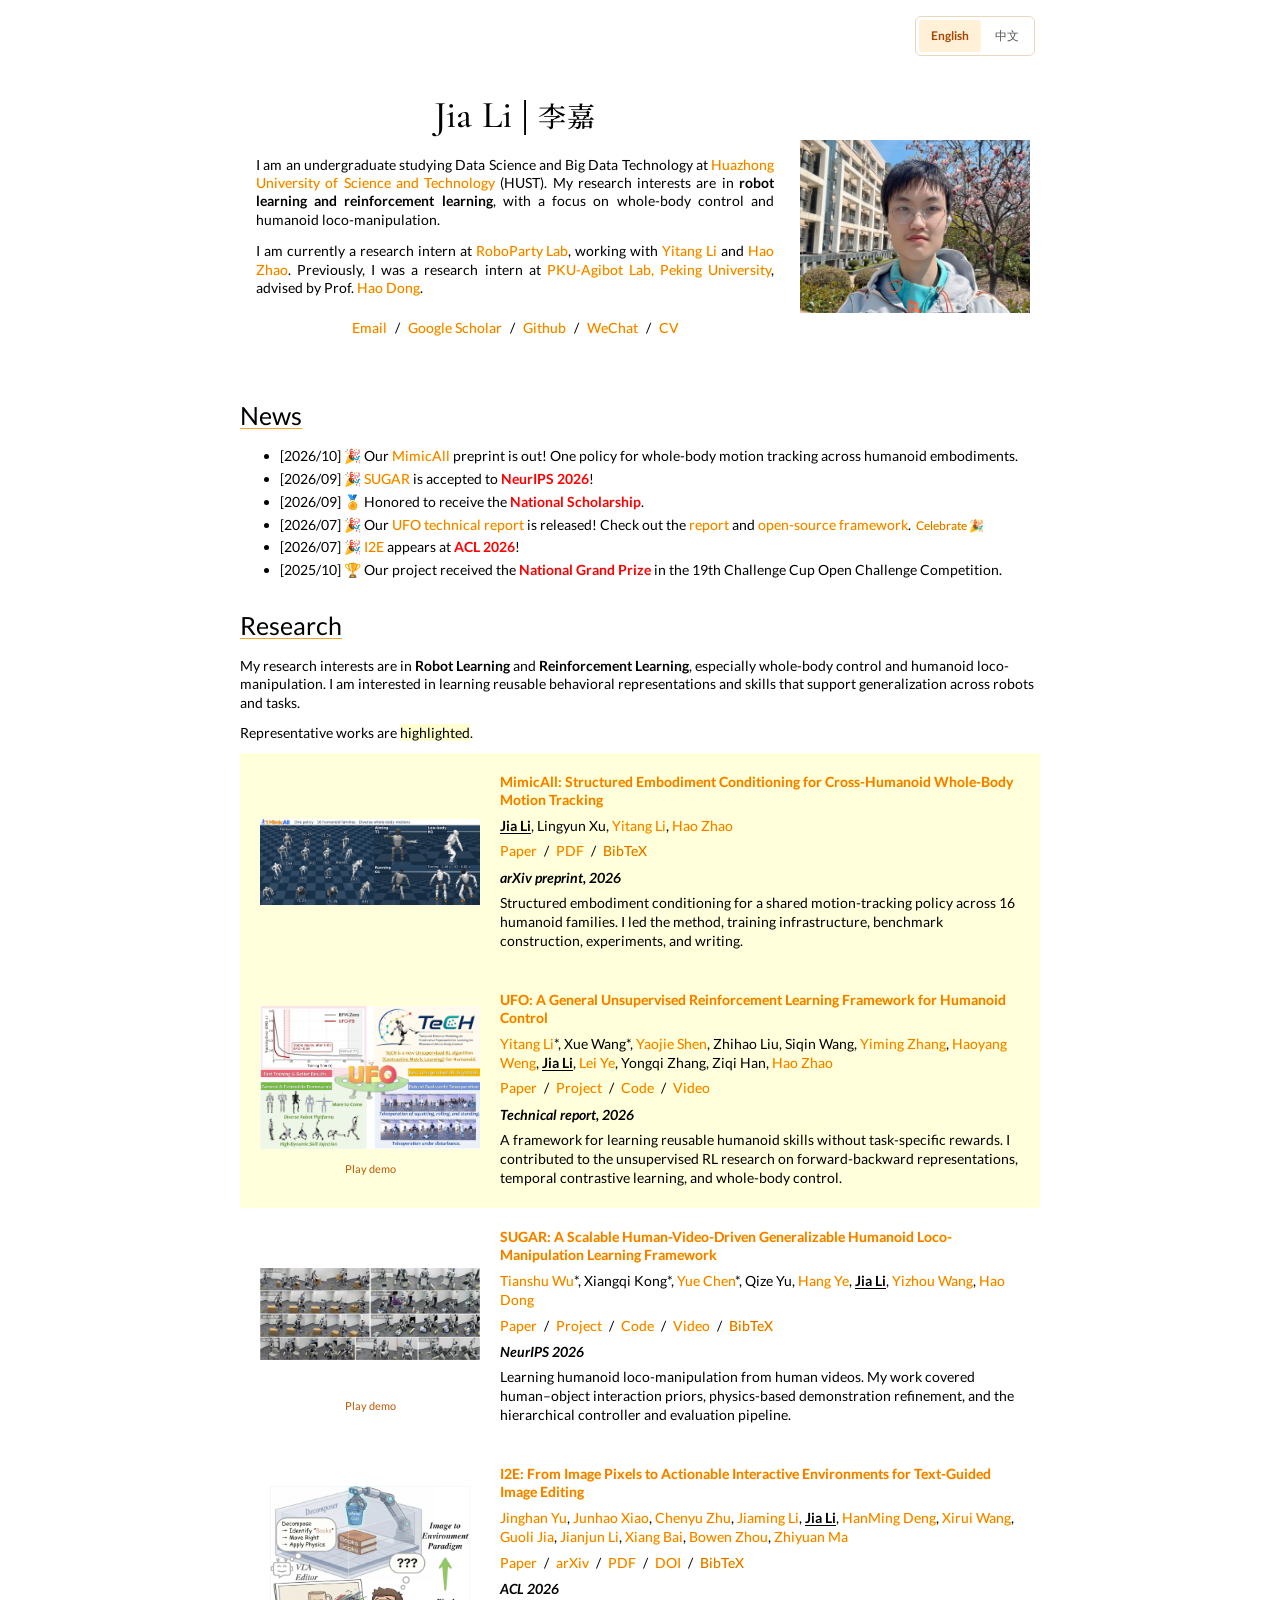
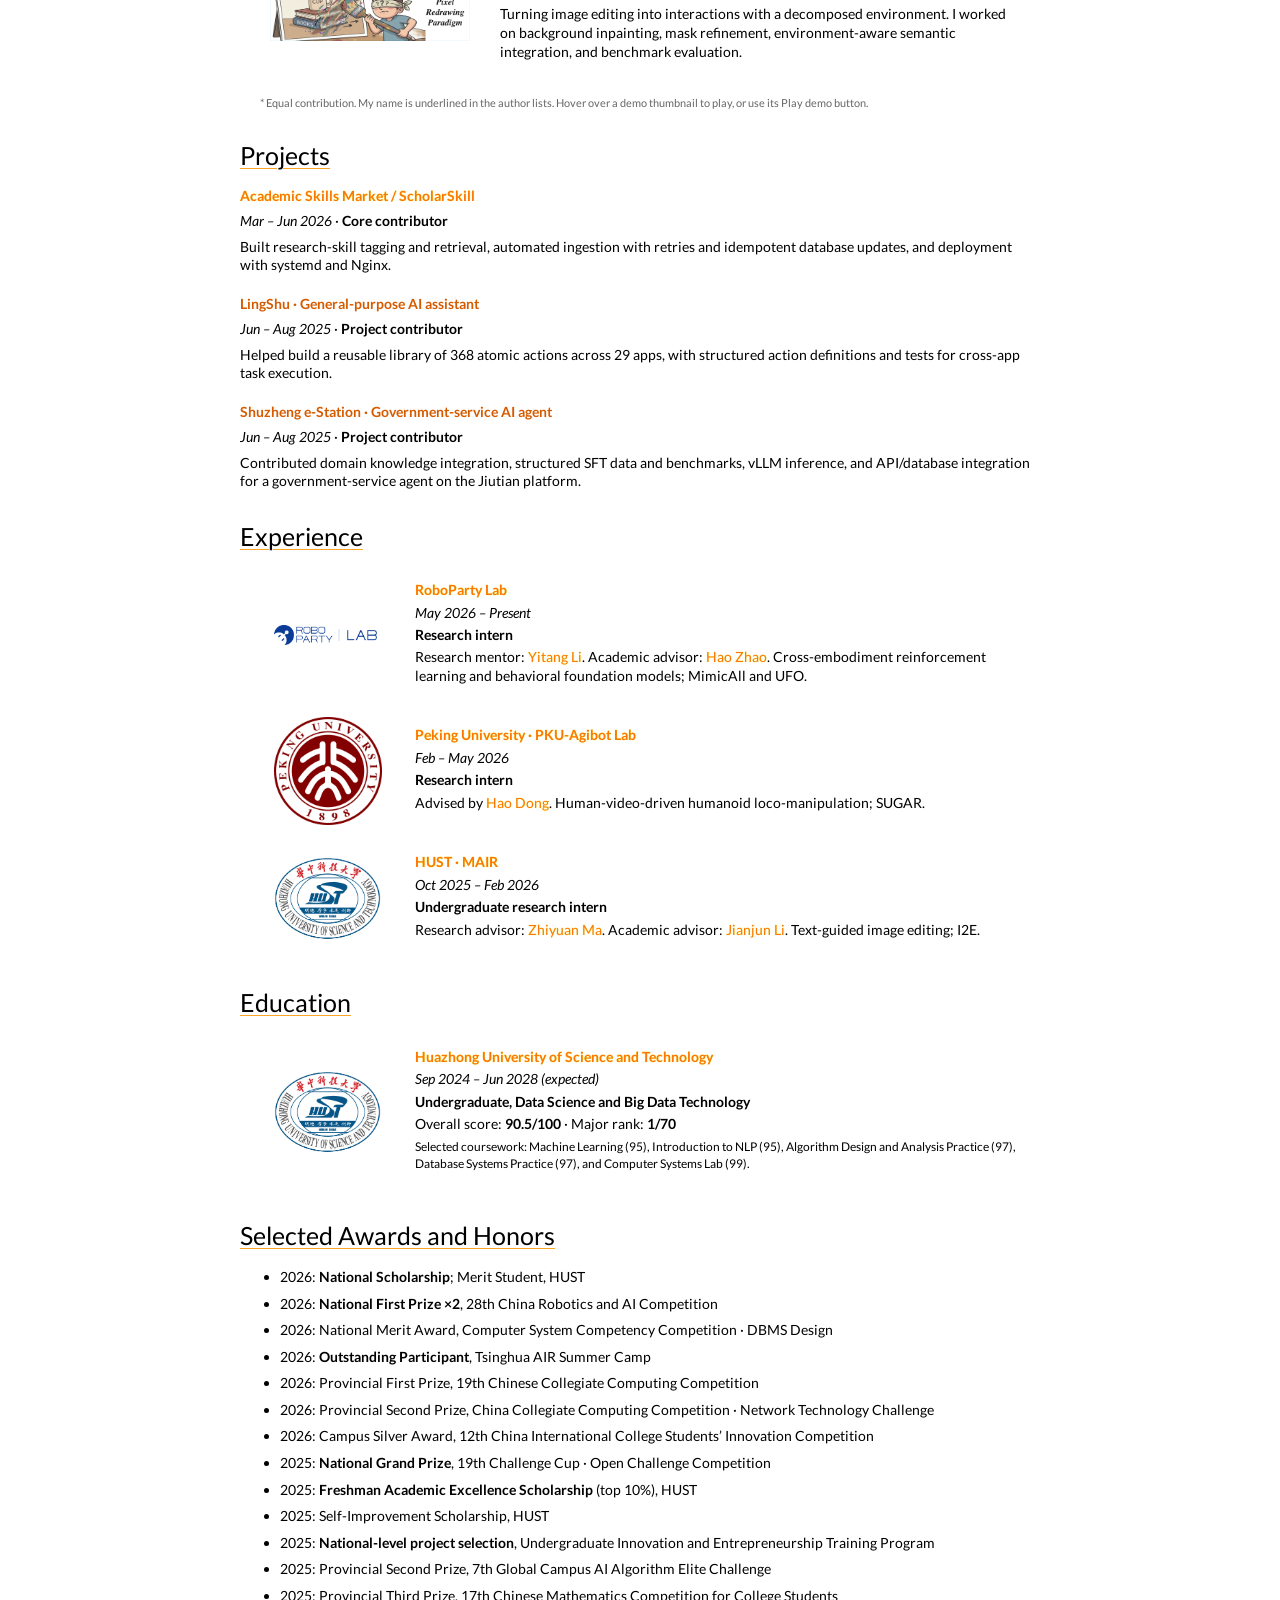
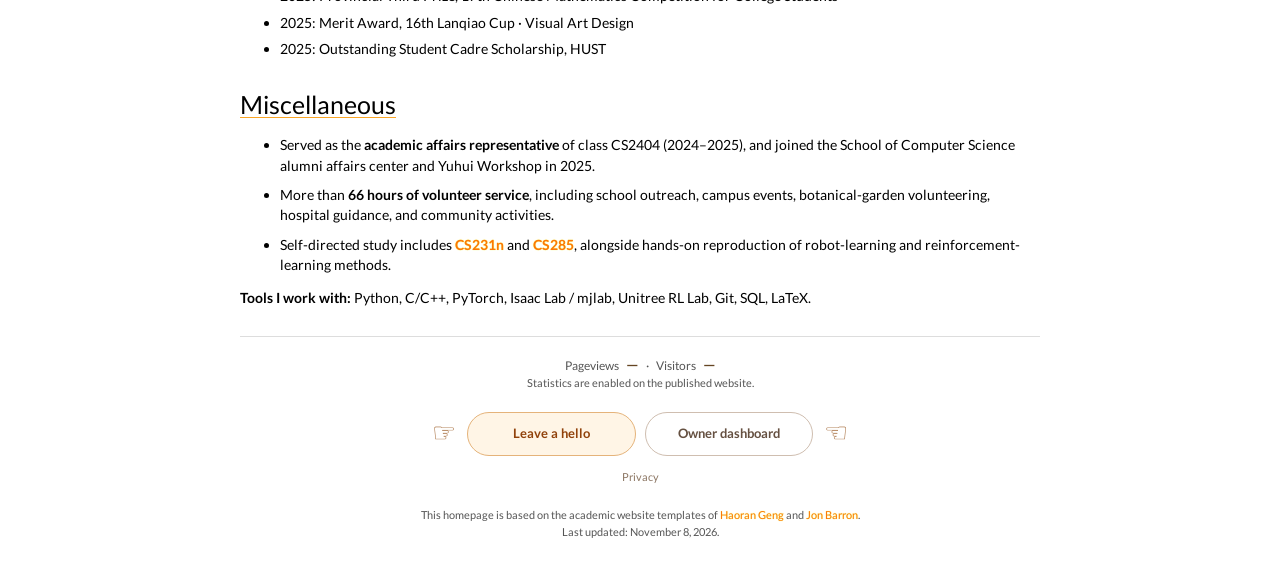
==== commit 587b2aad: "Publish Jia Li academic homepage" ====
--- a/index.html
+++ b/index.html
@@ -5,7 +5,7 @@
   <meta name="description" content="Jia Li at HUST: robot learning, reinforcement learning, behavioral representation learning, whole-body control and humanoid loco-manipulation.">
   <meta name="theme-color" content="#ffffff"><link rel="icon" href="assets/favicon.svg" type="image/svg+xml">
   <link rel="preload" href="assets/fonts/lato-regular.woff2" as="font" type="font/woff2" crossorigin>
-  <link rel="stylesheet" href="site.css?v=6e26431434"><script src="script.js?v=7cf4e6f788" defer></script>
+  <link rel="stylesheet" href="site.css?v=67c7e481d5"><script src="script.js?v=7cf4e6f788" defer></script>
   <script type="application/ld+json">{"@context": "https://schema.org", "@type": "Person", "name": "Jia Li", "alternateName": "李嘉", "email": "li2ga@hust.edu.cn", "sameAs": ["https://github.com/Huster-LiShuangJia", "https://scholar.google.com/citations?user=kRmcGgcAAAAJ&hl=en"]}</script>
 </head><body>
   <a class="skip-link" href="#main"><span data-lang="en" lang="en">Skip to content</span><span data-lang="zh" lang="zh-CN" hidden>跳到正文</span></a>
@@ -93,11 +93,10 @@
         <p class="stat-totals"><span data-lang="en" lang="en">Pageviews</span><span data-lang="zh" lang="zh-CN" hidden>浏览次数</span> <strong data-stat="pageviews">—</strong><span aria-hidden="true"> · </span><span data-lang="en" lang="en">Visitors</span><span data-lang="zh" lang="zh-CN" hidden>匿名访客</span> <strong data-stat="visitors">—</strong></p>
         <img class="visitor-map" data-visitor-map width="540" height="255" alt="Country-level visitor map" data-alt-en="Country-level visitor map" data-alt-zh="按国家汇总的访客地图" loading="lazy">
         <p class="stat-status" data-stat-status data-state="loading"><span class="stat-unavailable"><span data-lang="en" lang="en">Statistics temporarily unavailable.</span><span data-lang="zh" lang="zh-CN" hidden>统计暂不可用。</span></span><span class="stat-preview"><span data-lang="en" lang="en">Statistics are enabled on the published website.</span><span data-lang="zh" lang="zh-CN" hidden>访问统计仅在正式网站启用。</span></span></p>
-        <details class="analytics-notice"><summary><span data-lang="en" lang="en">About visit statistics</span><span data-lang="zh" lang="zh-CN" hidden>关于访问统计</span></summary><p><span data-lang="en" lang="en">Visits are counted using a random browser ID. Time, page, referring domain, network IP, approximate region, browser and device are recorded. Detailed records are private and kept for up to 90 days; anonymous IDs and totals are retained. Names and contact details are only saved when you choose to submit the optional introduction form. If you separately opt in, future visits on this browser can be linked to that introduction; earlier visits stay anonymous.</span><span data-lang="zh" lang="zh-CN" hidden>使用随机浏览器编号计数，记录时间、页面、来源域名、网络 IP、大致地区、浏览器与设备。访问明细仅站主可见，保留最多 90 天；匿名编号和汇总长期保留。仅在你主动提交自愿登记时保存所填姓名及联系方式；单独同意后可关联当前浏览器今后的访问，过去的访问仍匿名。</span></p><button type="button" data-tracking-toggle aria-pressed="false"><span data-lang="en" lang="en">Don&#x27;t count my visits</span><span data-lang="zh" lang="zh-CN" hidden>不记录我的访问</span></button></details>
-        <p class="visitor-hello"><a href="https://jia-li-website-analytics.yrweexnfqa.chatgpt.site/hello" target="_blank" rel="noopener noreferrer"><span data-lang="en" lang="en">Leave a hello · optional</span><span data-lang="zh" lang="zh-CN" hidden>留个足迹 · 自愿登记</span></a></p>
-        <p class="stats-admin"><a href="https://jia-li-website-analytics.yrweexnfqa.chatgpt.site/" target="_blank" rel="noopener noreferrer"><span data-lang="en" lang="en">Owner dashboard</span><span data-lang="zh" lang="zh-CN" hidden>站主管理后台</span></a></p>
+        <div class="visitor-actions"><span class="action-hand" aria-hidden="true">☞</span><a href="https://jia-li-website-analytics.yrweexnfqa.chatgpt.site/hello" target="_blank" rel="noopener noreferrer" class="visitor-action"><span data-lang="en" lang="en">Leave a hello</span><span data-lang="zh" lang="zh-CN" hidden>留个足迹</span></a><a href="https://jia-li-website-analytics.yrweexnfqa.chatgpt.site/" target="_blank" rel="noopener noreferrer" class="visitor-action visitor-action-secondary"><span data-lang="en" lang="en">Owner dashboard</span><span data-lang="zh" lang="zh-CN" hidden>站主管理后台</span></a><span class="action-hand" aria-hidden="true">☜</span></div>
+        <p class="visitor-privacy"><a href="https://jia-li-website-analytics.yrweexnfqa.chatgpt.site/privacy" target="_blank" rel="noopener noreferrer"><span data-lang="en" lang="en">Privacy</span><span data-lang="zh" lang="zh-CN" hidden>隐私说明</span></a></p>
       </div>
       <p><span data-lang="en" lang="en">This homepage is based on the academic website templates of</span><span data-lang="zh" lang="zh-CN" hidden>本主页基于以下作者的学术网站模板：</span> <a href="https://geng-haoran.github.io/" target="_blank" rel="noopener noreferrer">Haoran Geng</a> <span data-lang="en" lang="en">and</span><span data-lang="zh" lang="zh-CN" hidden>和</span> <a href="https://jonbarron.info/" target="_blank" rel="noopener noreferrer">Jon Barron</a>.<br><span data-lang="en" lang="en">Last updated: November 8, 2026.</span><span data-lang="zh" lang="zh-CN" hidden>更新于 2026 年 11 月 8 日。</span></p>
-    </footer><script src="analytics.js?v=4821caffbc" defer></script>
+    </footer><script src="analytics.js?v=e19b98a6cc" defer></script>
   </main><div id="effect-layer" aria-hidden="true"></div>
 </body></html>
--- a/site.css
+++ b/site.css
@@ -97,11 +97,13 @@
 .visitor-map:not([src]){display:none}
 .stat-status .stat-unavailable,.stat-status .stat-preview{display:none}
 .stat-status[data-state=unavailable] .stat-unavailable,.stat-status[data-state=preview] .stat-preview{display:inline}
-.analytics-notice{margin:9px auto 5px;font-size:11px;max-width:390px}
-.analytics-notice summary{cursor:pointer;color:#866647}
-.analytics-notice p{margin:8px 0;text-align:left;line-height:1.6}
-.analytics-notice button{font-size:11px;background:transparent;border:1px solid #dfd4c6;border-radius:4px;padding:5px 10px;color:#705235;cursor:pointer}
-.stats-admin{margin:8px 0!important}
+.visitor-actions{display:grid;grid-template-columns:28px 1fr 1fr 28px;align-items:center;gap:9px;margin:20px 0 13px}
+.visitor-actions .visitor-action{display:flex;align-items:center;justify-content:center;min-height:44px;padding:9px 10px;border:1px solid #e5b37a;border-radius:24px;background:#fff5e6;color:#91420b;font-size:13px;font-weight:700;text-shadow:none;line-height:1.4;transition:background .2s,transform .2s}
+.visitor-actions .visitor-action:hover{background:#ffe7c5;transform:translateY(-2px)}
+.visitor-actions .visitor-action-secondary{background:#fff;border-color:#cfbeb0;color:#655041}
+.action-hand{font-family:Georgia,serif;font-size:27px;color:#a46a39;line-height:1}
+.visitor-privacy{margin:0!important}
+.visitor-privacy a{color:#8b7562;font-size:11px;text-shadow:none}
 .skip-link{position:fixed;left:16px;top:-100px;padding:8px 12px;border:1px solid #e46000;background:#fff;z-index:100}
 .skip-link:focus{top:12px}
 .sr-only{position:absolute;width:1px;height:1px;padding:0;margin:-1px;overflow:hidden;clip:rect(0,0,0,0);white-space:nowrap;border:0}
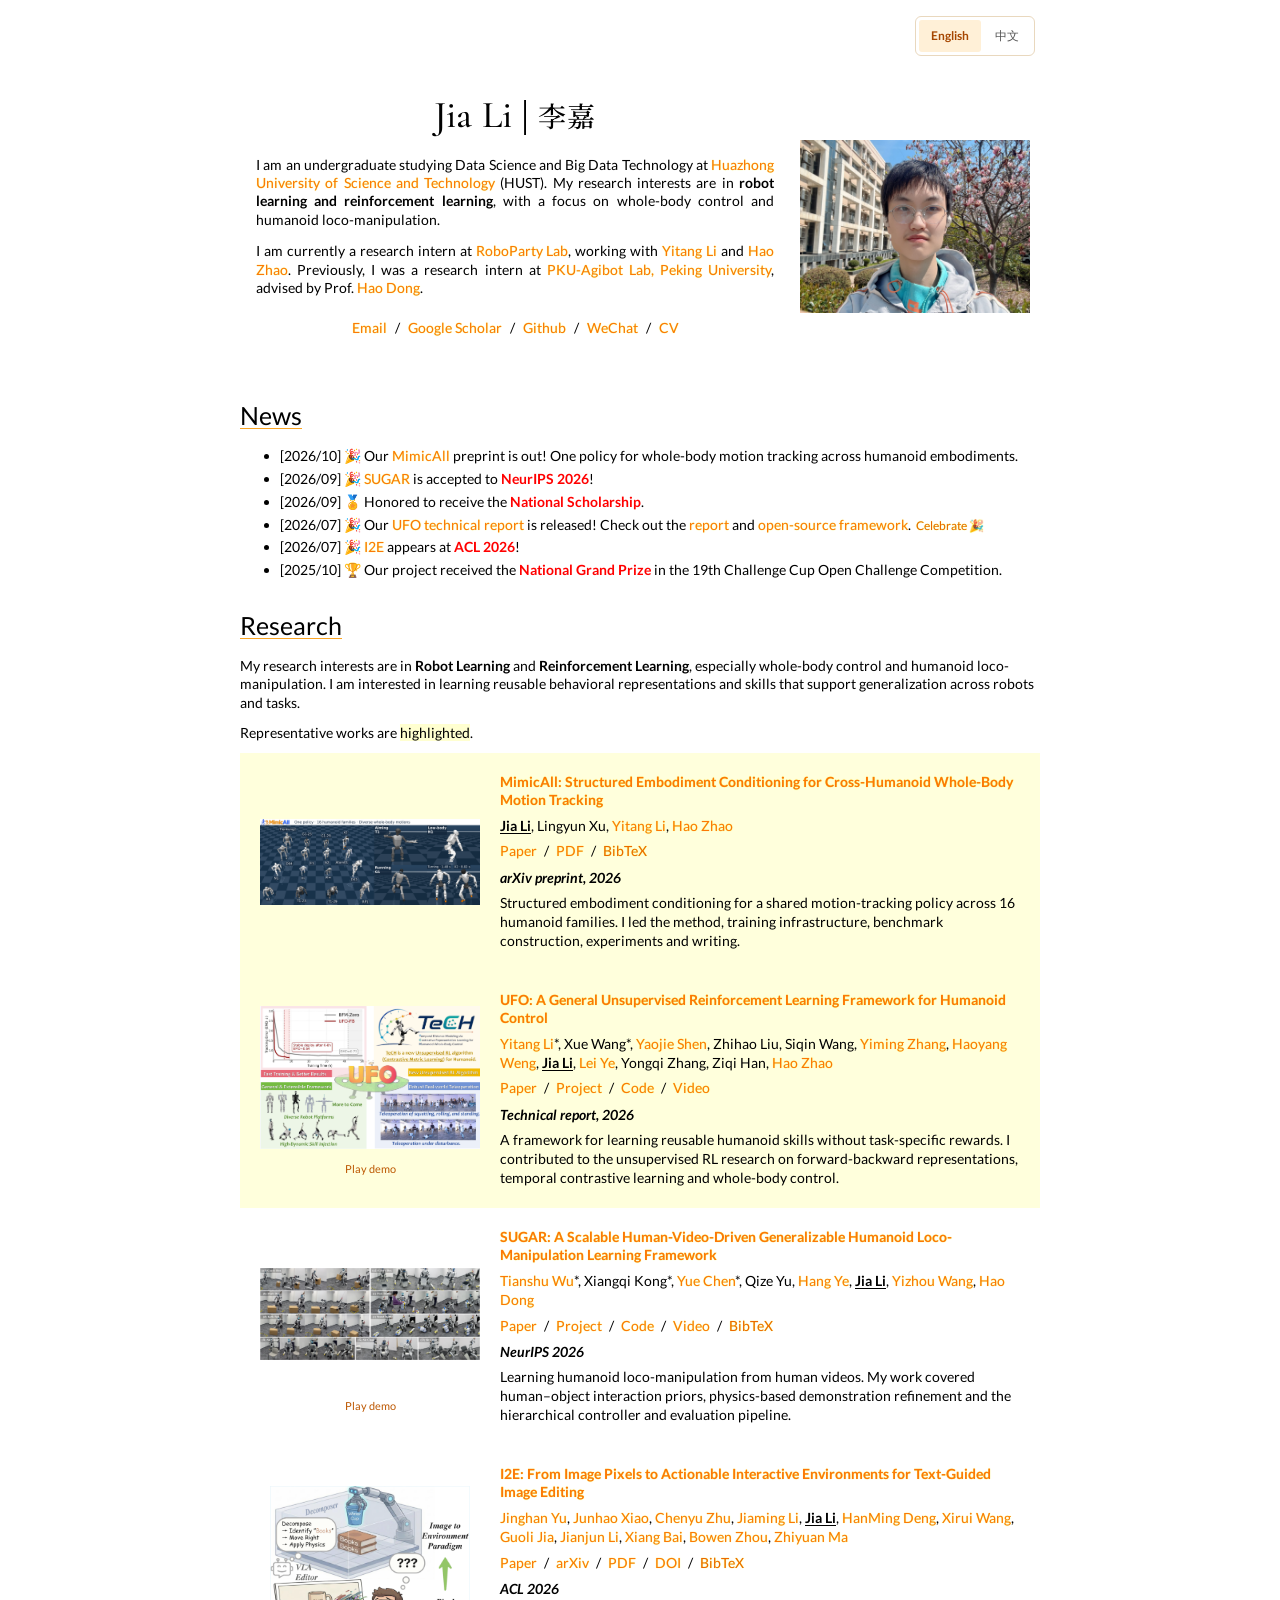
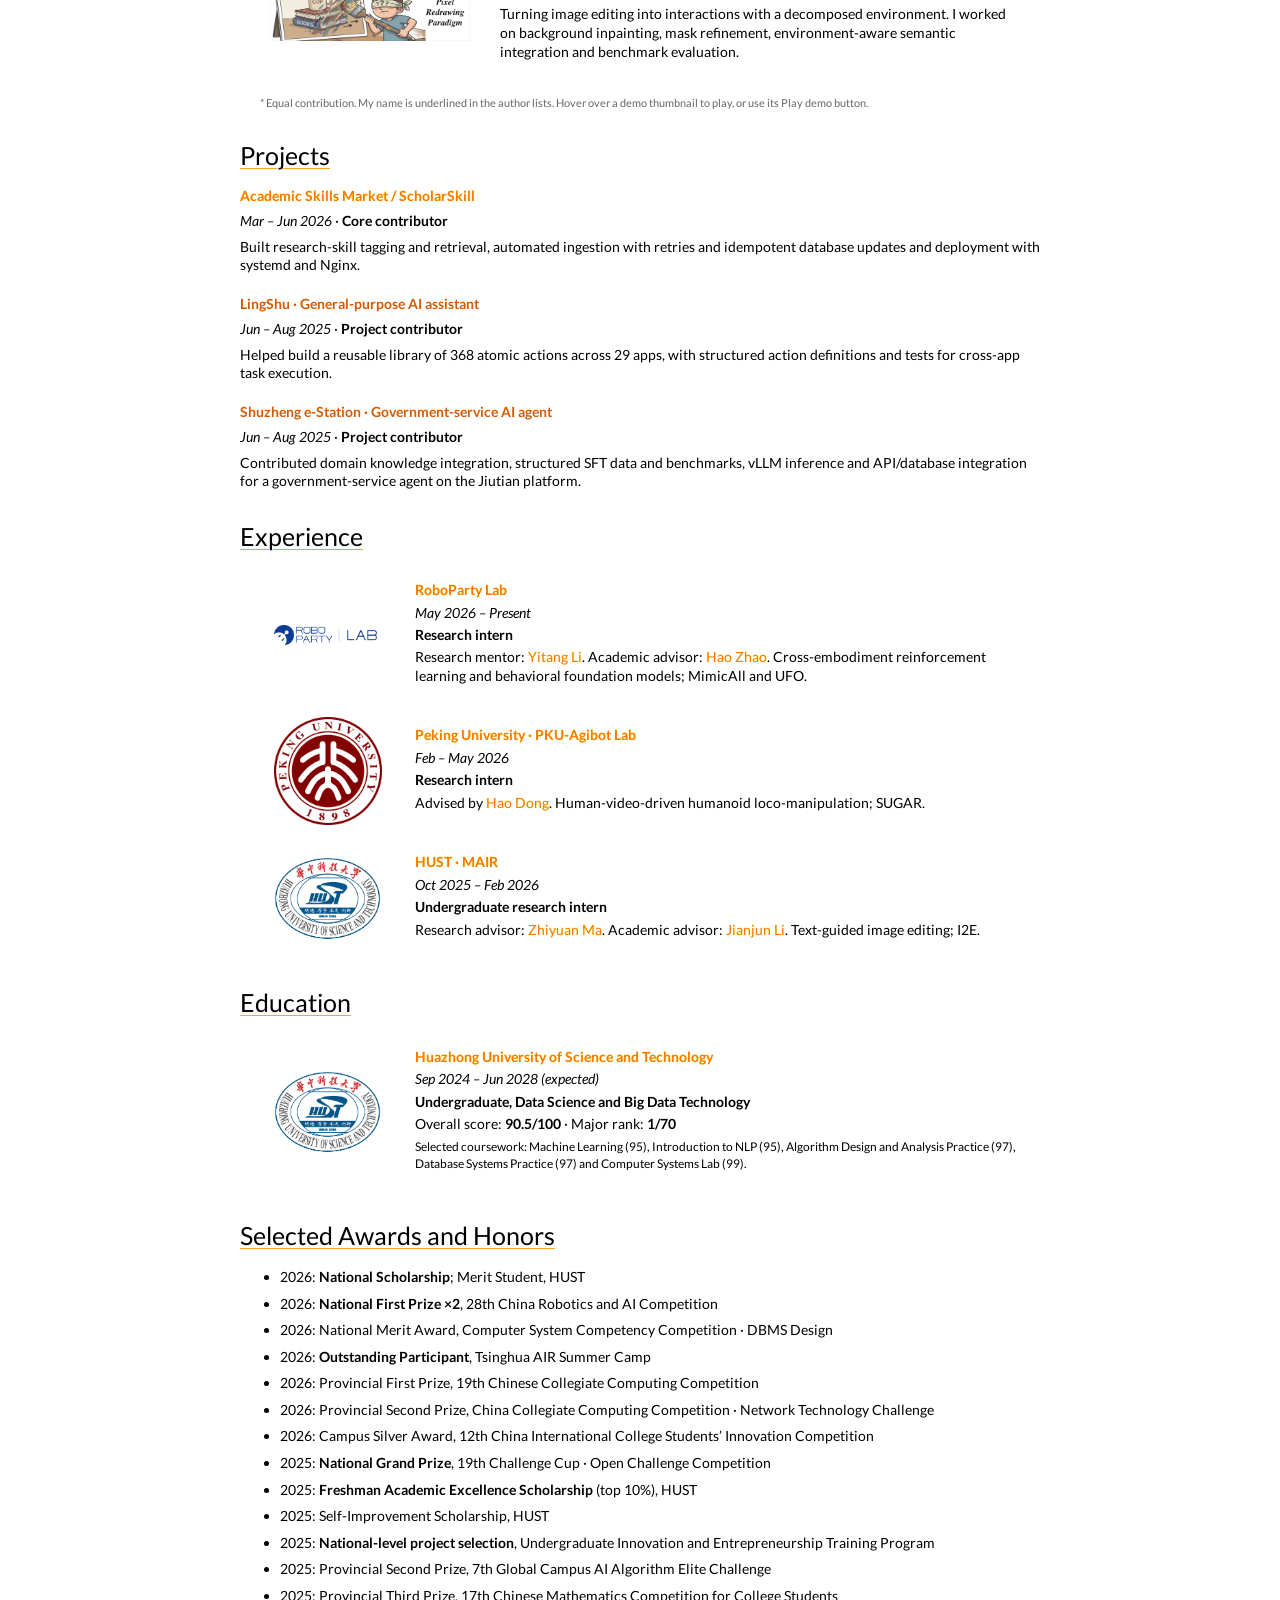
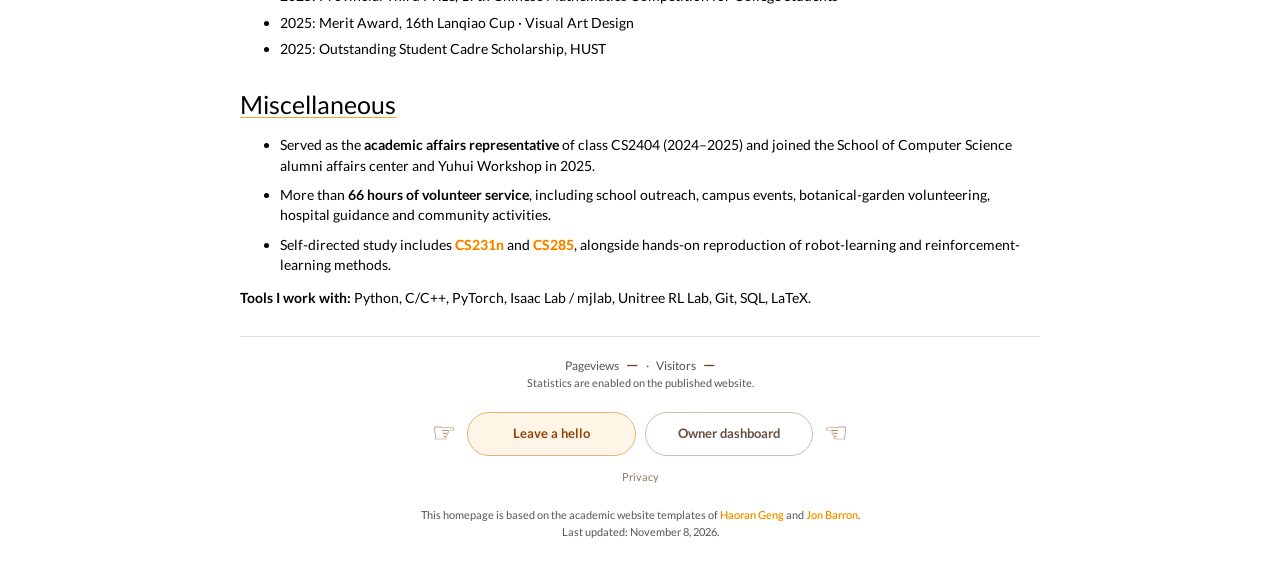
==== commit 629440eb: "Publish Jia Li academic homepage" ====
--- a/index.html
+++ b/index.html
@@ -31,7 +31,7 @@
   url={https://arxiv.org/abs/2610.33508}
 }</code></pre><button class="copy-citation" type="button" hidden><span data-lang="en" lang="en">Copy citation</span><span data-lang="zh" lang="zh-CN" hidden>复制引用</span></button></div></details></div>
         <p class="paper-venue"><em><strong><span data-lang="en" lang="en">arXiv preprint, 2026</span><span data-lang="zh" lang="zh-CN" hidden>arXiv 预印本，2026</span></strong></em></p>
-        <p class="paper-description"><span data-lang="en" lang="en">Structured embodiment conditioning for a shared motion-tracking policy across 16 humanoid families. I led the method, training infrastructure, benchmark construction, experiments, and writing.</span><span data-lang="zh" lang="zh-CN" hidden>通过结构化本体条件化，让一个动作跟踪策略适配 16 个人形机器人系列。我负责方法设计、训练系统、基准构建、实验与论文撰写。</span></p>
+        <p class="paper-description"><span data-lang="en" lang="en">Structured embodiment conditioning for a shared motion-tracking policy across 16 humanoid families. I led the method, training infrastructure, benchmark construction, experiments and writing.</span><span data-lang="zh" lang="zh-CN" hidden>通过结构化本体条件化，让一个动作跟踪策略适配 16 个人形机器人系列。我负责方法设计、训练系统、基准构建、实验与论文撰写。</span></p>
         
       </div>
     </article><article class="paper paper-featured" id="ufo">
@@ -42,7 +42,7 @@
         <p class="authors"><a href="https://liyitang22.github.io/" target="_blank" rel="noopener noreferrer">Yitang Li</a>*, Xue Wang*, <a href="https://jaggershen.github.io/" target="_blank" rel="noopener noreferrer">Yaojie Shen</a>, Zhihao Liu, Siqin Wang, <a href="https://github.com/zerojuhao" target="_blank" rel="noopener noreferrer">Yiming Zhang</a>, <a href="https://haoyangweng.pages.dev/" target="_blank" rel="noopener noreferrer">Haoyang Weng</a>, <strong class="self-author">Jia Li</strong>, <a href="https://masteryip.github.io/" target="_blank" rel="noopener noreferrer">Lei Ye</a>, Yongqi Zhang, Ziqi Han, <a href="https://sites.google.com/view/fromandto/home" target="_blank" rel="noopener noreferrer">Hao Zhao</a></p>
         <div class="paper-resources"><a href="https://roboparty.github.io/UFO/assets/UFO.pdf" target="_blank" rel="noopener noreferrer"><span data-lang="en" lang="en">Paper</span><span data-lang="zh" lang="zh-CN" hidden>技术报告</span></a><span class="resource-separator" aria-hidden="true"> / </span><a href="https://roboparty.github.io/UFO/" target="_blank" rel="noopener noreferrer"><span data-lang="en" lang="en">Project</span><span data-lang="zh" lang="zh-CN" hidden>项目页</span></a><span class="resource-separator" aria-hidden="true"> / </span><a href="https://github.com/Roboparty/UFO" target="_blank" rel="noopener noreferrer"><span data-lang="en" lang="en">Code</span><span data-lang="zh" lang="zh-CN" hidden>代码</span></a><span class="resource-separator" aria-hidden="true"> / </span><a href="https://youtu.be/uJPcLdn9sNA" target="_blank" rel="noopener noreferrer"><span data-lang="en" lang="en">Video</span><span data-lang="zh" lang="zh-CN" hidden>视频</span></a></div>
         <p class="paper-venue"><em><strong><span data-lang="en" lang="en">Technical report, 2026</span><span data-lang="zh" lang="zh-CN" hidden>技术报告，2026</span></strong></em></p>
-        <p class="paper-description"><span data-lang="en" lang="en">A framework for learning reusable humanoid skills without task-specific rewards. I contributed to the unsupervised RL research on forward-backward representations, temporal contrastive learning, and whole-body control.</span><span data-lang="zh" lang="zh-CN" hidden>研究无需任务特定奖励的可复用人形机器人技能。我参与无监督强化学习框架研究，涉及前向—后向表征、时序对比学习与全身控制。</span></p>
+        <p class="paper-description"><span data-lang="en" lang="en">A framework for learning reusable humanoid skills without task-specific rewards. I contributed to the unsupervised RL research on forward-backward representations, temporal contrastive learning and whole-body control.</span><span data-lang="zh" lang="zh-CN" hidden>研究无需任务特定奖励的可复用人形机器人技能。我参与无监督强化学习框架研究，涉及前向—后向表征、时序对比学习与全身控制。</span></p>
         
       </div>
     </article><article class="paper" id="sugar">
@@ -60,7 +60,7 @@
   url={https://arxiv.org/abs/2605.20373}
 }</code></pre><button class="copy-citation" type="button" hidden><span data-lang="en" lang="en">Copy citation</span><span data-lang="zh" lang="zh-CN" hidden>复制引用</span></button></div></details></div>
         <p class="paper-venue"><em><strong><span data-lang="en" lang="en">NeurIPS 2026</span><span data-lang="zh" lang="zh-CN" hidden>NeurIPS 2026</span></strong></em></p>
-        <p class="paper-description"><span data-lang="en" lang="en">Learning humanoid loco-manipulation from human videos. My work covered human–object interaction priors, physics-based demonstration refinement, and the hierarchical controller and evaluation pipeline.</span><span data-lang="zh" lang="zh-CN" hidden>从人类视频学习人形机器人的移动操作。我参与人—物交互先验提取、物理约束演示优化，以及分层控制与评测流程。</span></p>
+        <p class="paper-description"><span data-lang="en" lang="en">Learning humanoid loco-manipulation from human videos. My work covered human–object interaction priors, physics-based demonstration refinement and the hierarchical controller and evaluation pipeline.</span><span data-lang="zh" lang="zh-CN" hidden>从人类视频学习人形机器人的移动操作。我参与人—物交互先验提取、物理约束演示优化，以及分层控制与评测流程。</span></p>
         
       </div>
     </article><article class="paper" id="i2e">
@@ -79,15 +79,15 @@
   url={https://aclanthology.org/2026.acl-long.2076/}
 }</code></pre><button class="copy-citation" type="button" hidden><span data-lang="en" lang="en">Copy citation</span><span data-lang="zh" lang="zh-CN" hidden>复制引用</span></button></div></details></div>
         <p class="paper-venue"><em><strong><span data-lang="en" lang="en">ACL 2026</span><span data-lang="zh" lang="zh-CN" hidden>ACL 2026</span></strong></em></p>
-        <p class="paper-description"><span data-lang="en" lang="en">Turning image editing into interactions with a decomposed environment. I worked on background inpainting, mask refinement, environment-aware semantic integration, and benchmark evaluation.</span><span data-lang="zh" lang="zh-CN" hidden>将图像编辑转化为与分解后环境的交互。我负责背景修复分支、掩码优化、环境语义融合，并参与基准评测。</span></p>
+        <p class="paper-description"><span data-lang="en" lang="en">Turning image editing into interactions with a decomposed environment. I worked on background inpainting, mask refinement, environment-aware semantic integration and benchmark evaluation.</span><span data-lang="zh" lang="zh-CN" hidden>将图像编辑转化为与分解后环境的交互。我负责背景修复分支、掩码优化、环境语义融合，并参与基准评测。</span></p>
         
       </div>
     </article></div><p class="author-note"><span data-lang="en" lang="en">* Equal contribution. My name is underlined in the author lists. Hover over a demo thumbnail to play, or use its Play demo button.</span><span data-lang="zh" lang="zh-CN" hidden>* 表示共同贡献；作者列表中以粗体下划线标出我的名字。悬停演示缩略图可播放，也可使用“播放演示”按钮。</span></p></section>
-    <section id="engineering" class="inset-section" aria-labelledby="engineering-heading"><h2 id="engineering-heading"><span data-lang="en" lang="en">Projects</span><span data-lang="zh" lang="zh-CN" hidden>项目实践</span></h2><article class="engineering-row"><h3><a href="https://scholarskill.com/" target="_blank" rel="noopener noreferrer">Academic Skills Market / ScholarSkill</a></h3><p><em><span data-lang="en" lang="en">Mar – Jun 2026</span><span data-lang="zh" lang="zh-CN" hidden>2026.03 – 2026.06</span></em> · <strong><span data-lang="en" lang="en">Core contributor</span><span data-lang="zh" lang="zh-CN" hidden>核心参与者</span></strong></p><p><span data-lang="en" lang="en">Built research-skill tagging and retrieval, automated ingestion with retries and idempotent database updates, and deployment with systemd and Nginx.</span><span data-lang="zh" lang="zh-CN" hidden>参与研究技能标签与检索系统、支持重试与幂等入库的自动化处理流程，以及 systemd、Nginx 服务部署。</span></p></article><article class="engineering-row"><h3><span data-lang="en" lang="en">LingShu · General-purpose AI assistant</span><span data-lang="zh" lang="zh-CN" hidden>灵枢 · 通用 AI 超级助手</span></h3><p><em><span data-lang="en" lang="en">Jun – Aug 2025</span><span data-lang="zh" lang="zh-CN" hidden>2025.06 – 2025.08</span></em> · <strong><span data-lang="en" lang="en">Project contributor</span><span data-lang="zh" lang="zh-CN" hidden>项目参与者</span></strong></p><p><span data-lang="en" lang="en">Helped build a reusable library of 368 atomic actions across 29 apps, with structured action definitions and tests for cross-app task execution.</span><span data-lang="zh" lang="zh-CN" hidden>参与构建覆盖 29 类 App、368 个原子操作的可复用动作库，整理结构化动作描述与测试，支持跨应用任务执行。</span></p></article><article class="engineering-row"><h3><span data-lang="en" lang="en">Shuzheng e-Station · Government-service AI agent</span><span data-lang="zh" lang="zh-CN" hidden>数政 e 站 · 数据协同政务智能体</span></h3><p><em><span data-lang="en" lang="en">Jun – Aug 2025</span><span data-lang="zh" lang="zh-CN" hidden>2025.06 – 2025.08</span></em> · <strong><span data-lang="en" lang="en">Project contributor</span><span data-lang="zh" lang="zh-CN" hidden>项目参与者</span></strong></p><p><span data-lang="en" lang="en">Contributed domain knowledge integration, structured SFT data and benchmarks, vLLM inference, and API/database integration for a government-service agent on the Jiutian platform.</span><span data-lang="zh" lang="zh-CN" hidden>依托“九天”大模型平台，参与政务知识接入、结构化 SFT 数据与基准构建、vLLM 推理，以及 API 和数据库集成。</span></p></article></section>
+    <section id="engineering" class="inset-section" aria-labelledby="engineering-heading"><h2 id="engineering-heading"><span data-lang="en" lang="en">Projects</span><span data-lang="zh" lang="zh-CN" hidden>项目实践</span></h2><article class="engineering-row"><h3><a href="https://scholarskill.com/" target="_blank" rel="noopener noreferrer">Academic Skills Market / ScholarSkill</a></h3><p><em><span data-lang="en" lang="en">Mar – Jun 2026</span><span data-lang="zh" lang="zh-CN" hidden>2026.03 – 2026.06</span></em> · <strong><span data-lang="en" lang="en">Core contributor</span><span data-lang="zh" lang="zh-CN" hidden>核心参与者</span></strong></p><p><span data-lang="en" lang="en">Built research-skill tagging and retrieval, automated ingestion with retries and idempotent database updates and deployment with systemd and Nginx.</span><span data-lang="zh" lang="zh-CN" hidden>参与研究技能标签与检索系统、支持重试与幂等入库的自动化处理流程，以及 systemd、Nginx 服务部署。</span></p></article><article class="engineering-row"><h3><span data-lang="en" lang="en">LingShu · General-purpose AI assistant</span><span data-lang="zh" lang="zh-CN" hidden>灵枢 · 通用 AI 超级助手</span></h3><p><em><span data-lang="en" lang="en">Jun – Aug 2025</span><span data-lang="zh" lang="zh-CN" hidden>2025.06 – 2025.08</span></em> · <strong><span data-lang="en" lang="en">Project contributor</span><span data-lang="zh" lang="zh-CN" hidden>项目参与者</span></strong></p><p><span data-lang="en" lang="en">Helped build a reusable library of 368 atomic actions across 29 apps, with structured action definitions and tests for cross-app task execution.</span><span data-lang="zh" lang="zh-CN" hidden>参与构建覆盖 29 类 App、368 个原子操作的可复用动作库，整理结构化动作描述与测试，支持跨应用任务执行。</span></p></article><article class="engineering-row"><h3><span data-lang="en" lang="en">Shuzheng e-Station · Government-service AI agent</span><span data-lang="zh" lang="zh-CN" hidden>数政 e 站 · 数据协同政务智能体</span></h3><p><em><span data-lang="en" lang="en">Jun – Aug 2025</span><span data-lang="zh" lang="zh-CN" hidden>2025.06 – 2025.08</span></em> · <strong><span data-lang="en" lang="en">Project contributor</span><span data-lang="zh" lang="zh-CN" hidden>项目参与者</span></strong></p><p><span data-lang="en" lang="en">Contributed domain knowledge integration, structured SFT data and benchmarks, vLLM inference and API/database integration for a government-service agent on the Jiutian platform.</span><span data-lang="zh" lang="zh-CN" hidden>依托“九天”大模型平台，参与政务知识接入、结构化 SFT 数据与基准构建、vLLM 推理，以及 API 和数据库集成。</span></p></article></section>
     <section id="experience" aria-labelledby="experience-heading"><h2 id="experience-heading"><span data-lang="en" lang="en">Experience</span><span data-lang="zh" lang="zh-CN" hidden>科研经历</span></h2><div class="experience-list"><div class="experience-row"><div class="institution-logo"><a href="https://lab.roboparty.com/" target="_blank" rel="noopener noreferrer"><img src="assets/institutions/roboparty.png" alt="RoboParty Lab" loading="lazy"></a></div><div><h3><a href="https://lab.roboparty.com/" target="_blank" rel="noopener noreferrer"><span data-lang="en" lang="en">RoboParty Lab</span><span data-lang="zh" lang="zh-CN" hidden>RoboParty Lab（萝博派对）</span></a></h3><p><em><span data-lang="en" lang="en">May 2026 – Present</span><span data-lang="zh" lang="zh-CN" hidden>2026.05 – 至今</span></em></p><p><strong><span data-lang="en" lang="en">Research intern</span><span data-lang="zh" lang="zh-CN" hidden>科研实习生</span></strong></p><p><span data-lang="en" lang="en">Research mentor: <a href="https://liyitang22.github.io/" target="_blank" rel="noopener noreferrer">Yitang Li</a>. Academic advisor: <a href="https://sites.google.com/view/fromandto/home" target="_blank" rel="noopener noreferrer">Hao Zhao</a>. Cross-embodiment reinforcement learning and behavioral foundation models; MimicAll and UFO.</span><span data-lang="zh" lang="zh-CN" hidden>研究导师：<a href="https://liyitang22.github.io/" target="_blank" rel="noopener noreferrer">Yitang Li</a>；学术导师：<a href="https://sites.google.com/view/fromandto/home" target="_blank" rel="noopener noreferrer">Hao Zhao</a>。研究跨本体强化学习与行为基础模型，开展 MimicAll 与 UFO 项目。</span></p></div></div><div class="experience-row"><div class="institution-logo"><a href="https://www.pku.edu.cn/" target="_blank" rel="noopener noreferrer"><img src="assets/institutions/pku.png" alt="Peking University · PKU-Agibot Lab" loading="lazy"></a></div><div><h3><a href="https://www.pku.edu.cn/" target="_blank" rel="noopener noreferrer"><span data-lang="en" lang="en">Peking University · PKU-Agibot Lab</span><span data-lang="zh" lang="zh-CN" hidden>北京大学 · PKU-Agibot Lab</span></a></h3><p><em><span data-lang="en" lang="en">Feb – May 2026</span><span data-lang="zh" lang="zh-CN" hidden>2026.02 – 2026.05</span></em></p><p><strong><span data-lang="en" lang="en">Research intern</span><span data-lang="zh" lang="zh-CN" hidden>科研实习生</span></strong></p><p><span data-lang="en" lang="en">Advised by <a href="https://zsdonghao.github.io/" target="_blank" rel="noopener noreferrer">Hao Dong</a>. Human-video-driven humanoid loco-manipulation; SUGAR.</span><span data-lang="zh" lang="zh-CN" hidden>导师：<a href="https://zsdonghao.github.io/" target="_blank" rel="noopener noreferrer">Hao Dong</a>。研究人类视频驱动的人形机器人移动操作，参与 SUGAR 项目。</span></p></div></div><div class="experience-row"><div class="institution-logo"><a href="https://www.hust.edu.cn/" target="_blank" rel="noopener noreferrer"><img src="assets/institutions/hust-seal.svg" alt="HUST · MAIR" loading="lazy"></a></div><div><h3><a href="https://www.hust.edu.cn/" target="_blank" rel="noopener noreferrer"><span data-lang="en" lang="en">HUST · MAIR</span><span data-lang="zh" lang="zh-CN" hidden>华中科技大学 · MAIR</span></a></h3><p><em><span data-lang="en" lang="en">Oct 2025 – Feb 2026</span><span data-lang="zh" lang="zh-CN" hidden>2025.10 – 2026.02</span></em></p><p><strong><span data-lang="en" lang="en">Undergraduate research intern</span><span data-lang="zh" lang="zh-CN" hidden>本科科研实习生</span></strong></p><p><span data-lang="en" lang="en">Research advisor: <a href="https://aclanthology.org/people/zhiyuan-ma-5621/" target="_blank" rel="noopener noreferrer">Zhiyuan Ma</a>. Academic advisor: <a href="https://en-cs.hust.edu.cn/info/1701/1191.htm" target="_blank" rel="noopener noreferrer">Jianjun Li</a>. Text-guided image editing; I2E.</span><span data-lang="zh" lang="zh-CN" hidden>研究导师：<a href="https://aclanthology.org/people/zhiyuan-ma-5621/" target="_blank" rel="noopener noreferrer">Zhiyuan Ma</a>；学术导师：<a href="https://en-cs.hust.edu.cn/info/1701/1191.htm" target="_blank" rel="noopener noreferrer">Jianjun Li</a>。研究文本引导图像编辑，参与 I2E 项目。</span></p></div></div></div></section>
-    <section id="education" aria-labelledby="education-heading"><h2 id="education-heading"><span data-lang="en" lang="en">Education</span><span data-lang="zh" lang="zh-CN" hidden>教育背景</span></h2><div class="experience-row"><div class="institution-logo"><a href="https://www.hust.edu.cn/" target="_blank" rel="noopener noreferrer"><img src="assets/institutions/hust-seal.svg" alt="HUST" loading="lazy"></a></div><div><h3><a href="https://www.hust.edu.cn/" target="_blank" rel="noopener noreferrer"><span data-lang="en" lang="en">Huazhong University of Science and Technology</span><span data-lang="zh" lang="zh-CN" hidden>华中科技大学</span></a></h3><p><em><span data-lang="en" lang="en">Sep 2024 – Jun 2028 (expected)</span><span data-lang="zh" lang="zh-CN" hidden>2024.09 – 2028.06（预计）</span></em></p><p><strong><span data-lang="en" lang="en">Undergraduate, Data Science and Big Data Technology</span><span data-lang="zh" lang="zh-CN" hidden>数据科学与大数据技术 · 本科</span></strong></p><p><span data-lang="en" lang="en">Overall score: <strong>90.5/100</strong> · Major rank: <strong>1/70</strong></span><span data-lang="zh" lang="zh-CN" hidden>综合成绩：<strong>90.5/100</strong> · 专业排名：<strong>1/70</strong></span></p><p class="coursework"><span data-lang="en" lang="en">Selected coursework: Machine Learning (95), Introduction to NLP (95), Algorithm Design and Analysis Practice (97), Database Systems Practice (97), and Computer Systems Lab (99).</span><span data-lang="zh" lang="zh-CN" hidden>部分课程：机器学习导论（95）、NLP 导论（95）、算法设计与分析实践（97）、数据库系统原理实践（97）、计算机系统基础实验（99）。</span></p></div></div></section>
+    <section id="education" aria-labelledby="education-heading"><h2 id="education-heading"><span data-lang="en" lang="en">Education</span><span data-lang="zh" lang="zh-CN" hidden>教育背景</span></h2><div class="experience-row"><div class="institution-logo"><a href="https://www.hust.edu.cn/" target="_blank" rel="noopener noreferrer"><img src="assets/institutions/hust-seal.svg" alt="HUST" loading="lazy"></a></div><div><h3><a href="https://www.hust.edu.cn/" target="_blank" rel="noopener noreferrer"><span data-lang="en" lang="en">Huazhong University of Science and Technology</span><span data-lang="zh" lang="zh-CN" hidden>华中科技大学</span></a></h3><p><em><span data-lang="en" lang="en">Sep 2024 – Jun 2028 (expected)</span><span data-lang="zh" lang="zh-CN" hidden>2024.09 – 2028.06（预计）</span></em></p><p><strong><span data-lang="en" lang="en">Undergraduate, Data Science and Big Data Technology</span><span data-lang="zh" lang="zh-CN" hidden>数据科学与大数据技术 · 本科</span></strong></p><p><span data-lang="en" lang="en">Overall score: <strong>90.5/100</strong> · Major rank: <strong>1/70</strong></span><span data-lang="zh" lang="zh-CN" hidden>综合成绩：<strong>90.5/100</strong> · 专业排名：<strong>1/70</strong></span></p><p class="coursework"><span data-lang="en" lang="en">Selected coursework: Machine Learning (95), Introduction to NLP (95), Algorithm Design and Analysis Practice (97), Database Systems Practice (97) and Computer Systems Lab (99).</span><span data-lang="zh" lang="zh-CN" hidden>部分课程：机器学习导论（95）、NLP 导论（95）、算法设计与分析实践（97）、数据库系统原理实践（97）、计算机系统基础实验（99）。</span></p></div></div></section>
     <section id="honors" class="inset-section" aria-labelledby="honors-heading"><h2 id="honors-heading"><span data-lang="en" lang="en">Selected Awards and Honors</span><span data-lang="zh" lang="zh-CN" hidden>荣誉奖项</span></h2><ul class="honors-list"><li><span class="honor-year">2026:</span> <span data-lang="en" lang="en"><strong>National Scholarship</strong>; Merit Student, HUST</span><span data-lang="zh" lang="zh-CN" hidden><strong>本科生国家奖学金</strong>、三好学生，华中科技大学</span></li><li><span class="honor-year">2026:</span> <span data-lang="en" lang="en"><strong>National First Prize ×2</strong>, 28th China Robotics and AI Competition</span><span data-lang="zh" lang="zh-CN" hidden>第 28 届中国机器人及人工智能大赛，<strong>国家级一等奖 ×2</strong></span></li><li><span class="honor-year">2026:</span> <span data-lang="en" lang="en">National Merit Award, Computer System Competency Competition · DBMS Design</span><span data-lang="zh" lang="zh-CN" hidden>全国大学生计算机系统能力大赛 · 数据库管理系统设计赛，国赛优胜奖</span></li><li><span class="honor-year">2026:</span> <span data-lang="en" lang="en"><strong>Outstanding Participant</strong>, Tsinghua AIR Summer Camp</span><span data-lang="zh" lang="zh-CN" hidden>清华大学 AIR 暑期夏令营，<strong>Outstanding Participant</strong></span></li><li><span class="honor-year">2026:</span> <span data-lang="en" lang="en">Provincial First Prize, 19th Chinese Collegiate Computing Competition</span><span data-lang="zh" lang="zh-CN" hidden>第 19 届中国大学生计算机设计大赛，省级一等奖</span></li><li><span class="honor-year">2026:</span> <span data-lang="en" lang="en">Provincial Second Prize, China Collegiate Computing Competition · Network Technology Challenge</span><span data-lang="zh" lang="zh-CN" hidden>中国高校计算机大赛 · 网络技术挑战赛，省级二等奖</span></li><li><span class="honor-year">2026:</span> <span data-lang="en" lang="en">Campus Silver Award, 12th China International College Students’ Innovation Competition</span><span data-lang="zh" lang="zh-CN" hidden>第 12 届中国国际大学生创新大赛，校赛银奖</span></li><li><span class="honor-year">2025:</span> <span data-lang="en" lang="en"><strong>National Grand Prize</strong>, 19th Challenge Cup · Open Challenge Competition</span><span data-lang="zh" lang="zh-CN" hidden>第十九届“挑战杯”全国大学生课外学术科技作品竞赛“揭榜挂帅”擂台赛，<strong>国家级特等奖</strong></span></li><li><span class="honor-year">2025:</span> <span data-lang="en" lang="en"><strong>Freshman Academic Excellence Scholarship</strong> (top 10%), HUST</span><span data-lang="zh" lang="zh-CN" hidden>华中科技大学<strong>新生学习优秀奖学金</strong>（前 10%）</span></li><li><span class="honor-year">2025:</span> <span data-lang="en" lang="en">Self-Improvement Scholarship, HUST</span><span data-lang="zh" lang="zh-CN" hidden>华中科技大学自强奋进奖学金</span></li><li><span class="honor-year">2025:</span> <span data-lang="en" lang="en"><strong>National-level project selection</strong>, Undergraduate Innovation and Entrepreneurship Training Program</span><span data-lang="zh" lang="zh-CN" hidden>大学生创新创业训练计划，<strong>国家级立项</strong></span></li><li><span class="honor-year">2025:</span> <span data-lang="en" lang="en">Provincial Second Prize, 7th Global Campus AI Algorithm Elite Challenge</span><span data-lang="zh" lang="zh-CN" hidden>第 7 届全球校园人工智能算法精英赛挑战赛，省级二等奖</span></li><li><span class="honor-year">2025:</span> <span data-lang="en" lang="en">Provincial Third Prize, 17th Chinese Mathematics Competition for College Students</span><span data-lang="zh" lang="zh-CN" hidden>第 17 届全国大学生数学竞赛，省级三等奖</span></li><li><span class="honor-year">2025:</span> <span data-lang="en" lang="en">Merit Award, 16th Lanqiao Cup · Visual Art Design</span><span data-lang="zh" lang="zh-CN" hidden>第 16 届蓝桥杯大赛 · 视觉艺术设计赛，优秀奖</span></li><li><span class="honor-year">2025:</span> <span data-lang="en" lang="en">Outstanding Student Cadre Scholarship, HUST</span><span data-lang="zh" lang="zh-CN" hidden>华中科技大学优秀学生干部奖学金</span></li></ul></section>
-    <section id="miscellaneous" class="inset-section" aria-labelledby="misc-heading"><h2 id="misc-heading"><span data-lang="en" lang="en">Miscellaneous</span><span data-lang="zh" lang="zh-CN" hidden>其他经历</span></h2><ul class="misc-list"><li><span data-lang="en" lang="en">Served as the <strong>academic affairs representative</strong> of class CS2404 (2024–2025), and joined the School of Computer Science alumni affairs center and Yuhui Workshop in 2025.</span><span data-lang="zh" lang="zh-CN" hidden>曾任 CS2404 班<strong>学习委员</strong>（2024–2025），2025 年起参与计算机学院校友工作中心与“喻慧工坊”。</span></li><li><span data-lang="en" lang="en">More than <strong>66 hours of volunteer service</strong>, including school outreach, campus events, botanical-garden volunteering, hospital guidance, and community activities.</span><span data-lang="zh" lang="zh-CN" hidden>累计<strong>志愿服务 66 余小时</strong>，参与母校宣讲、校园活动、植物园义工、医院导诊与社区服务。</span></li><li><span data-lang="en" lang="en">Self-directed study includes <a href="https://cs231n.stanford.edu/" target="_blank" rel="noopener noreferrer"><strong>CS231n</strong></a> and <a href="https://rail.eecs.berkeley.edu/deeprlcourse/" target="_blank" rel="noopener noreferrer"><strong>CS285</strong></a>, alongside hands-on reproduction of robot-learning and reinforcement-learning methods.</span><span data-lang="zh" lang="zh-CN" hidden>自主学习 <a href="https://cs231n.stanford.edu/" target="_blank" rel="noopener noreferrer"><strong>CS231n</strong></a>、<a href="https://rail.eecs.berkeley.edu/deeprlcourse/" target="_blank" rel="noopener noreferrer"><strong>CS285</strong></a> 等课程，并通过机器人学习与强化学习方法复现积累实践经验。</span></li></ul><p><strong><span data-lang="en" lang="en">Tools I work with:</span><span data-lang="zh" lang="zh-CN" hidden>常用工具：</span></strong> Python, C/C++, PyTorch, Isaac Lab / mjlab, Unitree RL Lab, Git, SQL, LaTeX.</p></section>
+    <section id="miscellaneous" class="inset-section" aria-labelledby="misc-heading"><h2 id="misc-heading"><span data-lang="en" lang="en">Miscellaneous</span><span data-lang="zh" lang="zh-CN" hidden>其他经历</span></h2><ul class="misc-list"><li><span data-lang="en" lang="en">Served as the <strong>academic affairs representative</strong> of class CS2404 (2024–2025) and joined the School of Computer Science alumni affairs center and Yuhui Workshop in 2025.</span><span data-lang="zh" lang="zh-CN" hidden>曾任 CS2404 班<strong>学习委员</strong>（2024–2025），2025 年起参与计算机学院校友工作中心与“喻慧工坊”。</span></li><li><span data-lang="en" lang="en">More than <strong>66 hours of volunteer service</strong>, including school outreach, campus events, botanical-garden volunteering, hospital guidance and community activities.</span><span data-lang="zh" lang="zh-CN" hidden>累计<strong>志愿服务 66 余小时</strong>，参与母校宣讲、校园活动、植物园义工、医院导诊与社区服务。</span></li><li><span data-lang="en" lang="en">Self-directed study includes <a href="https://cs231n.stanford.edu/" target="_blank" rel="noopener noreferrer"><strong>CS231n</strong></a> and <a href="https://rail.eecs.berkeley.edu/deeprlcourse/" target="_blank" rel="noopener noreferrer"><strong>CS285</strong></a>, alongside hands-on reproduction of robot-learning and reinforcement-learning methods.</span><span data-lang="zh" lang="zh-CN" hidden>自主学习 <a href="https://cs231n.stanford.edu/" target="_blank" rel="noopener noreferrer"><strong>CS231n</strong></a>、<a href="https://rail.eecs.berkeley.edu/deeprlcourse/" target="_blank" rel="noopener noreferrer"><strong>CS285</strong></a> 等课程，并通过机器人学习与强化学习方法复现积累实践经验。</span></li></ul><p><strong><span data-lang="en" lang="en">Tools I work with:</span><span data-lang="zh" lang="zh-CN" hidden>常用工具：</span></strong> Python, C/C++, PyTorch, Isaac Lab / mjlab, Unitree RL Lab, Git, SQL, LaTeX.</p></section>
     <footer class="site-footer">
       <div class="visitor-statistics" aria-label="Website statistics" data-label-en="Website statistics" data-label-zh="网站访问统计">
         <p class="stat-totals"><span data-lang="en" lang="en">Pageviews</span><span data-lang="zh" lang="zh-CN" hidden>浏览次数</span> <strong data-stat="pageviews">—</strong><span aria-hidden="true"> · </span><span data-lang="en" lang="en">Visitors</span><span data-lang="zh" lang="zh-CN" hidden>匿名访客</span> <strong data-stat="visitors">—</strong></p>
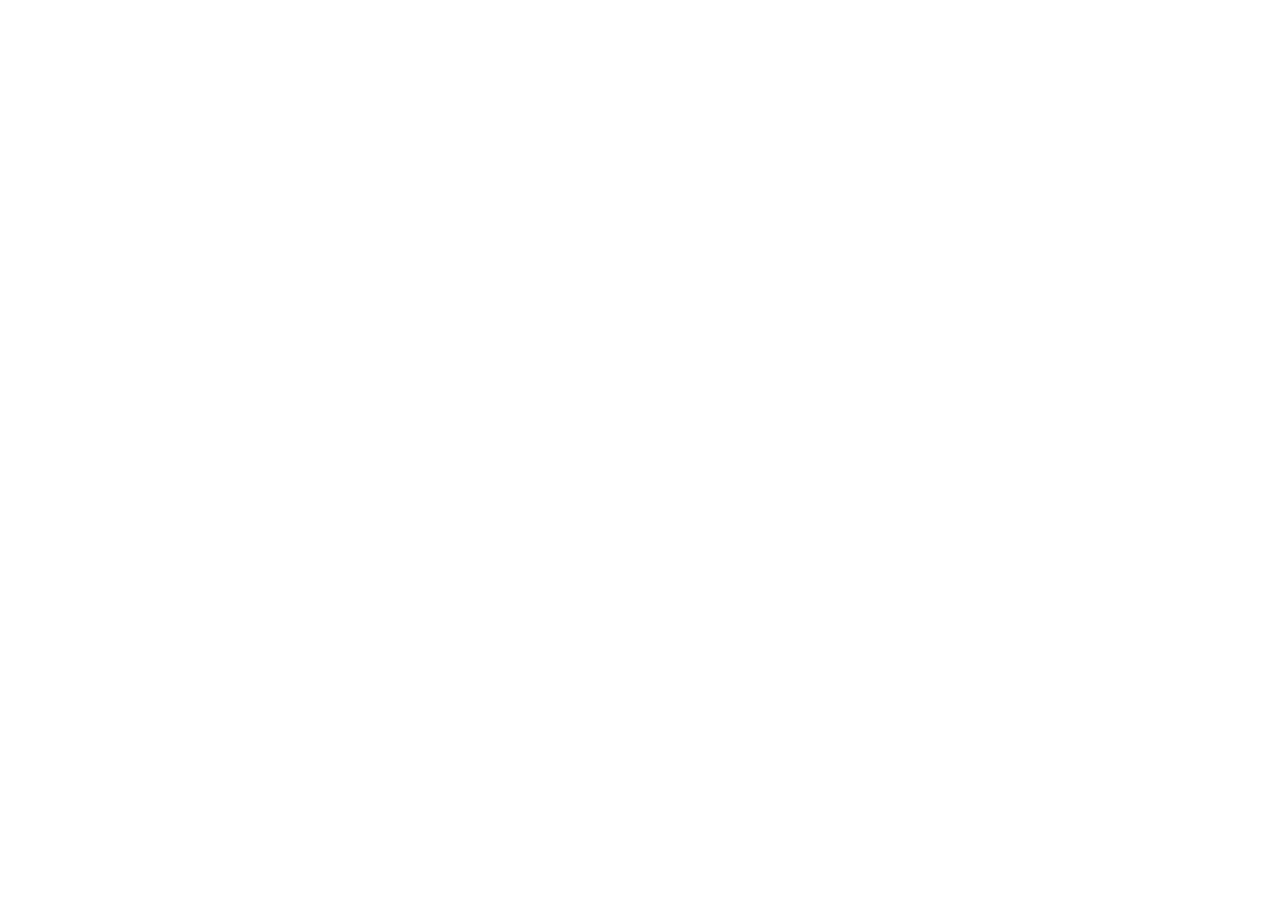
==== commit c07ee6bf: "Redirect homepage to li2ga.github.io" ====
--- a/index.html
+++ b/index.html
@@ -1,102 +1,7 @@
 <!doctype html>
-<html lang="en"><head>
-  <meta charset="utf-8"><meta name="viewport" content="width=device-width,initial-scale=1">
-  <title>Jia Li | 李嘉</title><meta name="author" content="Jia Li">
-  <meta name="description" content="Jia Li at HUST: robot learning, reinforcement learning, behavioral representation learning, whole-body control and humanoid loco-manipulation.">
-  <meta name="theme-color" content="#ffffff"><link rel="icon" href="assets/favicon.svg" type="image/svg+xml">
-  <link rel="preload" href="assets/fonts/lato-regular.woff2" as="font" type="font/woff2" crossorigin>
-  <link rel="stylesheet" href="site.css?v=67c7e481d5"><script src="script.js?v=7cf4e6f788" defer></script>
-  <script type="application/ld+json">{"@context": "https://schema.org", "@type": "Person", "name": "Jia Li", "alternateName": "李嘉", "email": "li2ga@hust.edu.cn", "sameAs": ["https://github.com/Huster-LiShuangJia", "https://scholar.google.com/citations?user=kRmcGgcAAAAJ&hl=en"]}</script>
-</head><body>
-  <a class="skip-link" href="#main"><span data-lang="en" lang="en">Skip to content</span><span data-lang="zh" lang="zh-CN" hidden>跳到正文</span></a>
-  <main class="homepage" id="main">
-    <div class="language-switch" role="group" aria-label="Page language" hidden><button type="button" data-set-lang="en" aria-pressed="true" lang="en">English</button><button type="button" data-set-lang="zh" aria-pressed="false" lang="zh-CN">中文</button></div>
-    <section class="about" id="about" aria-labelledby="name"><div class="bio"><h1 id="name">Jia Li <span aria-hidden="true">|</span> <span lang="zh-CN">李嘉</span></h1><p><span data-lang="en" lang="en">I am an undergraduate studying Data Science and Big Data Technology at <a href="https://www.hust.edu.cn/">Huazhong University of Science and Technology</a> (HUST). My research interests are in <strong>robot learning and reinforcement learning</strong>, with a focus on whole-body control and humanoid loco-manipulation.</span><span data-lang="zh" lang="zh-CN" hidden>我是<a href="https://www.hust.edu.cn/">华中科技大学</a>数据科学与大数据技术专业本科生，研究兴趣是<strong>机器人学习与强化学习</strong>，关注全身控制和人形机器人移动操作。</span></p><p><span data-lang="en" lang="en">I am currently a research intern at <a href="https://lab.roboparty.com/">RoboParty Lab</a>, working with <a href="https://liyitang22.github.io/">Yitang Li</a> and <a href="https://sites.google.com/view/fromandto/home">Hao Zhao</a>. Previously, I was a research intern at <a href="https://www.pku.edu.cn/">PKU-Agibot Lab, Peking University</a>, advised by Prof. <a href="https://zsdonghao.github.io/">Hao Dong</a>.</span><span data-lang="zh" lang="zh-CN" hidden>目前在 <a href="https://lab.roboparty.com/">RoboParty Lab</a> 与 <a href="https://liyitang22.github.io/">Yitang Li</a>、<a href="https://sites.google.com/view/fromandto/home">Hao Zhao</a> 老师开展研究。此前在<a href="https://www.pku.edu.cn/">北京大学 PKU-Agibot Lab</a> 跟随 <a href="https://zsdonghao.github.io/">Hao Dong</a> 老师开展科研。</span></p>
-      <p class="contact-links"><a href="mailto:li2ga@hust.edu.cn"><span data-lang="en" lang="en">Email</span><span data-lang="zh" lang="zh-CN" hidden>邮件</span></a> <span aria-hidden="true"> / </span> <a href="https://scholar.google.com/citations?user=kRmcGgcAAAAJ&amp;hl=en" target="_blank" rel="noopener noreferrer">Google Scholar</a> <span aria-hidden="true"> / </span> <a href="https://github.com/Huster-LiShuangJia" target="_blank" rel="noopener noreferrer">Github</a> <span aria-hidden="true"> / </span> <a href="assets/profile/wechat-qr.jpg" target="_blank" rel="noopener noreferrer"><span data-lang="en" lang="en">WeChat</span><span data-lang="zh" lang="zh-CN" hidden>微信</span></a> <span aria-hidden="true"> / </span> <a href="assets/documents/Jia-Li-CV.pdf" target="_blank" rel="noopener"><span data-lang="en" lang="en">CV</span><span data-lang="zh" lang="zh-CN" hidden>简历</span></a></p>
-    </div><figure class="portrait"><a href="assets/profile/jia-li-portrait.jpg" target="_blank" rel="noopener"><img src="assets/profile/jia-li-portrait.jpg" alt="Jia Li" width="4031" height="3024" fetchpriority="high"></a></figure></section>
-    <section class="news" id="news" aria-labelledby="news-heading"><h2 id="news-heading"><span data-lang="en" lang="en">News</span><span data-lang="zh" lang="zh-CN" hidden>最新动态</span></h2><ul class="news-list"><li><span class="news-date">[2026/10]</span> <span data-lang="en" lang="en">🎉 Our <a href="https://arxiv.org/abs/2610.33508">MimicAll</a> preprint is out! One policy for whole-body motion tracking across humanoid embodiments.</span><span data-lang="zh" lang="zh-CN" hidden>🎉 <a href="https://arxiv.org/abs/2610.33508">MimicAll</a> 预印本发布！探索跨人形机器人本体的共享全身动作跟踪策略。</span></li><li><span class="news-date">[2026/09]</span> <span data-lang="en" lang="en">🎉 <a href="https://tianshuwu.github.io/sugar-humanoid/">SUGAR</a> is accepted to <strong class="milestone">NeurIPS 2026</strong>!</span><span data-lang="zh" lang="zh-CN" hidden>🎉 <a href="https://tianshuwu.github.io/sugar-humanoid/">SUGAR</a> 被 <strong class="milestone">NeurIPS 2026</strong> 录用！</span></li><li><span class="news-date">[2026/09]</span> <span data-lang="en" lang="en">🏅 Honored to receive the <strong class="milestone">National Scholarship</strong>.</span><span data-lang="zh" lang="zh-CN" hidden>🏅 获得<strong class="milestone">本科生国家奖学金</strong>。</span></li><li><span class="news-date">[2026/07]</span> <span data-lang="en" lang="en">🎉 Our <a href="https://roboparty.github.io/UFO/">UFO technical report</a> is released! Check out the <a href="https://roboparty.github.io/UFO/assets/UFO.pdf">report</a> and <a href="https://github.com/Roboparty/UFO">open-source framework</a>.</span><span data-lang="zh" lang="zh-CN" hidden>🎉 <a href="https://roboparty.github.io/UFO/">UFO 技术报告</a>发布！欢迎阅读<a href="https://roboparty.github.io/UFO/assets/UFO.pdf">技术报告</a>并体验<a href="https://github.com/Roboparty/UFO">开源框架</a>。</span> <button class="celebrate-button" type="button" data-celebrate aria-label="Celebrate the UFO technical report release" data-label-en="Celebrate the UFO technical report release" data-label-zh="庆祝 UFO 技术报告发布"><span data-lang="en" lang="en">Celebrate 🎉</span><span data-lang="zh" lang="zh-CN" hidden>庆祝一下 🎉</span></button></li><li><span class="news-date">[2026/07]</span> <span data-lang="en" lang="en">🎉 <a href="https://aclanthology.org/2026.acl-long.2076/">I2E</a> appears at <strong class="milestone">ACL 2026</strong>!</span><span data-lang="zh" lang="zh-CN" hidden>🎉 <a href="https://aclanthology.org/2026.acl-long.2076/">I2E</a> 发表于 <strong class="milestone">ACL 2026</strong>！</span></li><li><span class="news-date">[2025/10]</span> <span data-lang="en" lang="en">🏆 Our project received the <strong class="milestone">National Grand Prize</strong> in the 19th Challenge Cup Open Challenge Competition.</span><span data-lang="zh" lang="zh-CN" hidden>🏆 项目获第十九届“挑战杯”揭榜挂帅擂台赛<strong class="milestone">国家级特等奖</strong>。</span></li></ul><p id="celebration-status" class="sr-only" aria-live="polite"></p></section>
-    <section class="research" id="research" aria-labelledby="research-heading"><h2 id="research-heading"><span data-lang="en" lang="en">Research</span><span data-lang="zh" lang="zh-CN" hidden>研究</span></h2><p class="research-intro"><span data-lang="en" lang="en">My research interests are in <strong>Robot Learning</strong> and <strong>Reinforcement Learning</strong>, especially whole-body control and humanoid loco-manipulation. I am interested in learning reusable behavioral representations and skills that support generalization across robots and tasks.</span><span data-lang="zh" lang="zh-CN" hidden>我的研究兴趣是<strong>机器人学习</strong>与<strong>强化学习</strong>，尤其关注全身控制和人形机器人移动操作。我希望学习可复用的行为表征与技能，支持机器人在不同本体和任务中的泛化。</span></p><p class="representative-note"><span data-lang="en" lang="en">Representative works are</span><span data-lang="zh" lang="zh-CN" hidden>代表作以</span> <span class="highlight"><span data-lang="en" lang="en">highlighted</span><span data-lang="zh" lang="zh-CN" hidden>浅黄色高亮</span></span><span data-lang="en" lang="en">.</span><span data-lang="zh" lang="zh-CN" hidden> 标出。</span></p><div class="paper-list"><article class="paper paper-featured" id="mimicall">
-      <div class="figure-column"><div class="paper-media" >
-        <a class="paper-figure" href="assets/research/mimicall.png" target="_blank" rel="noopener noreferrer" aria-label="MimicAll: a shared policy tracking whole-body motions across different humanoid robots" data-label-en="MimicAll: a shared policy tracking whole-body motions across different humanoid robots" data-label-zh="MimicAll 使用共享策略，让不同人形机器人跟踪全身动作"><img src="assets/research/mimicall.png" alt="MimicAll: a shared policy tracking whole-body motions across different humanoid robots" data-alt-en="MimicAll: a shared policy tracking whole-body motions across different humanoid robots" data-alt-zh="MimicAll 使用共享策略，让不同人形机器人跟踪全身动作" loading="lazy" decoding="async"></a>
-      </div></div>
-      <div class="paper-text"><h3><a href="https://arxiv.org/abs/2610.33508" target="_blank" rel="noopener noreferrer">MimicAll: Structured Embodiment Conditioning for Cross-Humanoid Whole-Body Motion Tracking</a></h3>
-        <p class="authors"><strong class="self-author">Jia Li</strong>, Lingyun Xu, <a href="https://liyitang22.github.io/" target="_blank" rel="noopener noreferrer">Yitang Li</a>, <a href="https://sites.google.com/view/fromandto/home" target="_blank" rel="noopener noreferrer">Hao Zhao</a></p>
-        <div class="paper-resources"><a href="https://arxiv.org/abs/2610.33508" target="_blank" rel="noopener noreferrer"><span data-lang="en" lang="en">Paper</span><span data-lang="zh" lang="zh-CN" hidden>论文</span></a><span class="resource-separator" aria-hidden="true"> / </span><a href="https://arxiv.org/pdf/2610.33508" target="_blank" rel="noopener noreferrer"><span data-lang="en" lang="en">PDF</span><span data-lang="zh" lang="zh-CN" hidden>PDF</span></a><span class="resource-separator" aria-hidden="true"> / </span><details class="citation"><summary>BibTeX</summary><div class="citation-body"><pre><code>@misc{li2026mimicall,
-  title={MimicAll: Structured Embodiment Conditioning for Cross-Humanoid Whole-Body Motion Tracking},
-  author={Jia Li and Lingyun Xu and Yitang Li and Hao Zhao},
-  year={2026},
-  eprint={2610.33508},
-  archivePrefix={arXiv},
-  primaryClass={cs.RO},
-  url={https://arxiv.org/abs/2610.33508}
-}</code></pre><button class="copy-citation" type="button" hidden><span data-lang="en" lang="en">Copy citation</span><span data-lang="zh" lang="zh-CN" hidden>复制引用</span></button></div></details></div>
-        <p class="paper-venue"><em><strong><span data-lang="en" lang="en">arXiv preprint, 2026</span><span data-lang="zh" lang="zh-CN" hidden>arXiv 预印本，2026</span></strong></em></p>
-        <p class="paper-description"><span data-lang="en" lang="en">Structured embodiment conditioning for a shared motion-tracking policy across 16 humanoid families. I led the method, training infrastructure, benchmark construction, experiments and writing.</span><span data-lang="zh" lang="zh-CN" hidden>通过结构化本体条件化，让一个动作跟踪策略适配 16 个人形机器人系列。我负责方法设计、训练系统、基准构建、实验与论文撰写。</span></p>
-        
-      </div>
-    </article><article class="paper paper-featured" id="ufo">
-      <div class="figure-column"><div class="paper-media" tabindex="0">
-        <a class="paper-figure" href="assets/research/ufo.png" target="_blank" rel="noopener noreferrer" aria-label="Overview of UFO&#x27;s unsupervised reinforcement learning framework and humanoid control demonstrations" data-label-en="Overview of UFO&#x27;s unsupervised reinforcement learning framework and humanoid control demonstrations" data-label-zh="UFO 无监督强化学习框架与人形机器人控制演示概览"><img src="assets/research/ufo.png" alt="Overview of UFO&#x27;s unsupervised reinforcement learning framework and humanoid control demonstrations" data-alt-en="Overview of UFO&#x27;s unsupervised reinforcement learning framework and humanoid control demonstrations" data-alt-zh="UFO 无监督强化学习框架与人形机器人控制演示概览" loading="lazy" decoding="async"><video class="hover-video" src="assets/research/ufo-demo.mp4" muted loop playsinline preload="none" aria-hidden="true"></video></a>
-      </div><button type="button" class="demo-toggle" aria-pressed="false"><span data-lang="en" lang="en">Play demo</span><span data-lang="zh" lang="zh-CN" hidden>播放演示</span></button></div>
-      <div class="paper-text"><h3><a href="https://roboparty.github.io/UFO/assets/UFO.pdf" target="_blank" rel="noopener noreferrer">UFO: A General Unsupervised Reinforcement Learning Framework for Humanoid Control</a></h3>
-        <p class="authors"><a href="https://liyitang22.github.io/" target="_blank" rel="noopener noreferrer">Yitang Li</a>*, Xue Wang*, <a href="https://jaggershen.github.io/" target="_blank" rel="noopener noreferrer">Yaojie Shen</a>, Zhihao Liu, Siqin Wang, <a href="https://github.com/zerojuhao" target="_blank" rel="noopener noreferrer">Yiming Zhang</a>, <a href="https://haoyangweng.pages.dev/" target="_blank" rel="noopener noreferrer">Haoyang Weng</a>, <strong class="self-author">Jia Li</strong>, <a href="https://masteryip.github.io/" target="_blank" rel="noopener noreferrer">Lei Ye</a>, Yongqi Zhang, Ziqi Han, <a href="https://sites.google.com/view/fromandto/home" target="_blank" rel="noopener noreferrer">Hao Zhao</a></p>
-        <div class="paper-resources"><a href="https://roboparty.github.io/UFO/assets/UFO.pdf" target="_blank" rel="noopener noreferrer"><span data-lang="en" lang="en">Paper</span><span data-lang="zh" lang="zh-CN" hidden>技术报告</span></a><span class="resource-separator" aria-hidden="true"> / </span><a href="https://roboparty.github.io/UFO/" target="_blank" rel="noopener noreferrer"><span data-lang="en" lang="en">Project</span><span data-lang="zh" lang="zh-CN" hidden>项目页</span></a><span class="resource-separator" aria-hidden="true"> / </span><a href="https://github.com/Roboparty/UFO" target="_blank" rel="noopener noreferrer"><span data-lang="en" lang="en">Code</span><span data-lang="zh" lang="zh-CN" hidden>代码</span></a><span class="resource-separator" aria-hidden="true"> / </span><a href="https://youtu.be/uJPcLdn9sNA" target="_blank" rel="noopener noreferrer"><span data-lang="en" lang="en">Video</span><span data-lang="zh" lang="zh-CN" hidden>视频</span></a></div>
-        <p class="paper-venue"><em><strong><span data-lang="en" lang="en">Technical report, 2026</span><span data-lang="zh" lang="zh-CN" hidden>技术报告，2026</span></strong></em></p>
-        <p class="paper-description"><span data-lang="en" lang="en">A framework for learning reusable humanoid skills without task-specific rewards. I contributed to the unsupervised RL research on forward-backward representations, temporal contrastive learning and whole-body control.</span><span data-lang="zh" lang="zh-CN" hidden>研究无需任务特定奖励的可复用人形机器人技能。我参与无监督强化学习框架研究，涉及前向—后向表征、时序对比学习与全身控制。</span></p>
-        
-      </div>
-    </article><article class="paper" id="sugar">
-      <div class="figure-column"><div class="paper-media" tabindex="0">
-        <a class="paper-figure" href="assets/research/sugar.png" target="_blank" rel="noopener noreferrer" aria-label="Real humanoid demonstrations of carrying, pushing, kicking, picking and sitting in SUGAR" data-label-en="Real humanoid demonstrations of carrying, pushing, kicking, picking and sitting in SUGAR" data-label-zh="SUGAR 中搬运、推踢箱子、抓取与坐下等真实人形机器人演示"><img src="assets/research/sugar.png" alt="Real humanoid demonstrations of carrying, pushing, kicking, picking and sitting in SUGAR" data-alt-en="Real humanoid demonstrations of carrying, pushing, kicking, picking and sitting in SUGAR" data-alt-zh="SUGAR 中搬运、推踢箱子、抓取与坐下等真实人形机器人演示" loading="lazy" decoding="async"><video class="hover-video" src="assets/research/sugar-demo.mp4" muted loop playsinline preload="none" aria-hidden="true"></video></a>
-      </div><button type="button" class="demo-toggle" aria-pressed="false"><span data-lang="en" lang="en">Play demo</span><span data-lang="zh" lang="zh-CN" hidden>播放演示</span></button></div>
-      <div class="paper-text"><h3><a href="https://arxiv.org/abs/2605.20373" target="_blank" rel="noopener noreferrer">SUGAR: A Scalable Human-Video-Driven Generalizable Humanoid Loco-Manipulation Learning Framework</a></h3>
-        <p class="authors"><a href="https://tianshuwu.github.io/" target="_blank" rel="noopener noreferrer">Tianshu Wu</a>*, Xiangqi Kong*, <a href="https://yuechen0614.github.io/" target="_blank" rel="noopener noreferrer">Yue Chen</a>*, Qize Yu, <a href="https://alvinyh.github.io/" target="_blank" rel="noopener noreferrer">Hang Ye</a>, <strong class="self-author">Jia Li</strong>, <a href="https://cfcs.pku.edu.cn/wangyizhou/" target="_blank" rel="noopener noreferrer">Yizhou Wang</a>, <a href="https://zsdonghao.github.io/" target="_blank" rel="noopener noreferrer">Hao Dong</a></p>
-        <div class="paper-resources"><a href="https://arxiv.org/abs/2605.20373" target="_blank" rel="noopener noreferrer"><span data-lang="en" lang="en">Paper</span><span data-lang="zh" lang="zh-CN" hidden>论文</span></a><span class="resource-separator" aria-hidden="true"> / </span><a href="https://tianshuwu.github.io/sugar-humanoid/" target="_blank" rel="noopener noreferrer"><span data-lang="en" lang="en">Project</span><span data-lang="zh" lang="zh-CN" hidden>项目页</span></a><span class="resource-separator" aria-hidden="true"> / </span><a href="https://github.com/tianshuwu/SUGAR" target="_blank" rel="noopener noreferrer"><span data-lang="en" lang="en">Code</span><span data-lang="zh" lang="zh-CN" hidden>代码</span></a><span class="resource-separator" aria-hidden="true"> / </span><a href="https://tianshuwu.github.io/sugar-humanoid/static/videos/main_wowords.mp4" target="_blank" rel="noopener noreferrer"><span data-lang="en" lang="en">Video</span><span data-lang="zh" lang="zh-CN" hidden>视频</span></a><span class="resource-separator" aria-hidden="true"> / </span><details class="citation"><summary>BibTeX</summary><div class="citation-body"><pre><code>@misc{wu2026sugar,
-  title={SUGAR: A Scalable Human-Video-Driven Generalizable Humanoid Loco-Manipulation Learning Framework},
-  author={Tianshu Wu and Xiangqi Kong and Yue Chen and Qize Yu and Hang Ye and Jia Li and Yizhou Wang and Hao Dong},
-  year={2026},
-  eprint={2605.20373},
-  archivePrefix={arXiv},
-  url={https://arxiv.org/abs/2605.20373}
-}</code></pre><button class="copy-citation" type="button" hidden><span data-lang="en" lang="en">Copy citation</span><span data-lang="zh" lang="zh-CN" hidden>复制引用</span></button></div></details></div>
-        <p class="paper-venue"><em><strong><span data-lang="en" lang="en">NeurIPS 2026</span><span data-lang="zh" lang="zh-CN" hidden>NeurIPS 2026</span></strong></em></p>
-        <p class="paper-description"><span data-lang="en" lang="en">Learning humanoid loco-manipulation from human videos. My work covered human–object interaction priors, physics-based demonstration refinement and the hierarchical controller and evaluation pipeline.</span><span data-lang="zh" lang="zh-CN" hidden>从人类视频学习人形机器人的移动操作。我参与人—物交互先验提取、物理约束演示优化，以及分层控制与评测流程。</span></p>
-        
-      </div>
-    </article><article class="paper" id="i2e">
-      <div class="figure-column"><div class="paper-media" >
-        <a class="paper-figure" href="assets/research/i2e.png" target="_blank" rel="noopener noreferrer" aria-label="I2E treats an image as an interactive environment with decomposed objects and executable editing actions" data-label-en="I2E treats an image as an interactive environment with decomposed objects and executable editing actions" data-label-zh="I2E 将图像分解成可交互环境，并通过动作执行完成图像编辑"><img src="assets/research/i2e.png" alt="I2E treats an image as an interactive environment with decomposed objects and executable editing actions" data-alt-en="I2E treats an image as an interactive environment with decomposed objects and executable editing actions" data-alt-zh="I2E 将图像分解成可交互环境，并通过动作执行完成图像编辑" loading="lazy" decoding="async"></a>
-      </div></div>
-      <div class="paper-text"><h3><a href="https://aclanthology.org/2026.acl-long.2076/" target="_blank" rel="noopener noreferrer">I2E: From Image Pixels to Actionable Interactive Environments for Text-Guided Image Editing</a></h3>
-        <p class="authors"><a href="https://aclanthology.org/people/jinghan-yu/" target="_blank" rel="noopener noreferrer">Jinghan Yu</a>, <a href="https://aclanthology.org/people/junhao-xiao/" target="_blank" rel="noopener noreferrer">Junhao Xiao</a>, <a href="https://aclanthology.org/people/chenyu-zhu/unverified/" target="_blank" rel="noopener noreferrer">Chenyu Zhu</a>, <a href="https://aclanthology.org/people/jiaming-li-5966/" target="_blank" rel="noopener noreferrer">Jiaming Li</a>, <strong class="self-author">Jia Li</strong>, <a href="https://aclanthology.org/people/hanming-deng/" target="_blank" rel="noopener noreferrer">HanMing Deng</a>, <a href="https://aclanthology.org/people/xirui-wang/unverified/" target="_blank" rel="noopener noreferrer">Xirui Wang</a>, <a href="https://aclanthology.org/people/guoli-jia/" target="_blank" rel="noopener noreferrer">Guoli Jia</a>, <a href="https://en-cs.hust.edu.cn/info/1701/1191.htm" target="_blank" rel="noopener noreferrer">Jianjun Li</a>, <a href="https://aclanthology.org/people/xiang-bai/" target="_blank" rel="noopener noreferrer">Xiang Bai</a>, <a href="https://aclanthology.org/people/bowen-zhou/" target="_blank" rel="noopener noreferrer">Bowen Zhou</a>, <a href="https://aclanthology.org/people/zhiyuan-ma-5621/" target="_blank" rel="noopener noreferrer">Zhiyuan Ma</a></p>
-        <div class="paper-resources"><a href="https://aclanthology.org/2026.acl-long.2076/" target="_blank" rel="noopener noreferrer"><span data-lang="en" lang="en">Paper</span><span data-lang="zh" lang="zh-CN" hidden>论文</span></a><span class="resource-separator" aria-hidden="true"> / </span><a href="https://arxiv.org/abs/2601.03741" target="_blank" rel="noopener noreferrer"><span data-lang="en" lang="en">arXiv</span><span data-lang="zh" lang="zh-CN" hidden>arXiv</span></a><span class="resource-separator" aria-hidden="true"> / </span><a href="https://aclanthology.org/2026.acl-long.2076.pdf" target="_blank" rel="noopener noreferrer"><span data-lang="en" lang="en">PDF</span><span data-lang="zh" lang="zh-CN" hidden>PDF</span></a><span class="resource-separator" aria-hidden="true"> / </span><a href="https://doi.org/10.18653/v1/2026.acl-long.2076" target="_blank" rel="noopener noreferrer"><span data-lang="en" lang="en">DOI</span><span data-lang="zh" lang="zh-CN" hidden>DOI</span></a><span class="resource-separator" aria-hidden="true"> / </span><details class="citation"><summary>BibTeX</summary><div class="citation-body"><pre><code>@inproceedings{yu2026i2e,
-  title={{I2E}: From Image Pixels to Actionable Interactive Environments for Text-Guided Image Editing},
-  author={Jinghan Yu and Junhao Xiao and Chenyu Zhu and Jiaming Li and Jia Li and HanMing Deng and Xirui Wang and Guoli Jia and Jianjun Li and Xiang Bai and Bowen Zhou and Zhiyuan Ma},
-  booktitle={Proceedings of the 64th Annual Meeting of the Association for Computational Linguistics (Volume 1: Long Papers)},
-  year={2026},
-  pages={44827--44850},
-  doi={10.18653/v1/2026.acl-long.2076},
-  url={https://aclanthology.org/2026.acl-long.2076/}
-}</code></pre><button class="copy-citation" type="button" hidden><span data-lang="en" lang="en">Copy citation</span><span data-lang="zh" lang="zh-CN" hidden>复制引用</span></button></div></details></div>
-        <p class="paper-venue"><em><strong><span data-lang="en" lang="en">ACL 2026</span><span data-lang="zh" lang="zh-CN" hidden>ACL 2026</span></strong></em></p>
-        <p class="paper-description"><span data-lang="en" lang="en">Turning image editing into interactions with a decomposed environment. I worked on background inpainting, mask refinement, environment-aware semantic integration and benchmark evaluation.</span><span data-lang="zh" lang="zh-CN" hidden>将图像编辑转化为与分解后环境的交互。我负责背景修复分支、掩码优化、环境语义融合，并参与基准评测。</span></p>
-        
-      </div>
-    </article></div><p class="author-note"><span data-lang="en" lang="en">* Equal contribution. My name is underlined in the author lists. Hover over a demo thumbnail to play, or use its Play demo button.</span><span data-lang="zh" lang="zh-CN" hidden>* 表示共同贡献；作者列表中以粗体下划线标出我的名字。悬停演示缩略图可播放，也可使用“播放演示”按钮。</span></p></section>
-    <section id="engineering" class="inset-section" aria-labelledby="engineering-heading"><h2 id="engineering-heading"><span data-lang="en" lang="en">Projects</span><span data-lang="zh" lang="zh-CN" hidden>项目实践</span></h2><article class="engineering-row"><h3><a href="https://scholarskill.com/" target="_blank" rel="noopener noreferrer">Academic Skills Market / ScholarSkill</a></h3><p><em><span data-lang="en" lang="en">Mar – Jun 2026</span><span data-lang="zh" lang="zh-CN" hidden>2026.03 – 2026.06</span></em> · <strong><span data-lang="en" lang="en">Core contributor</span><span data-lang="zh" lang="zh-CN" hidden>核心参与者</span></strong></p><p><span data-lang="en" lang="en">Built research-skill tagging and retrieval, automated ingestion with retries and idempotent database updates and deployment with systemd and Nginx.</span><span data-lang="zh" lang="zh-CN" hidden>参与研究技能标签与检索系统、支持重试与幂等入库的自动化处理流程，以及 systemd、Nginx 服务部署。</span></p></article><article class="engineering-row"><h3><span data-lang="en" lang="en">LingShu · General-purpose AI assistant</span><span data-lang="zh" lang="zh-CN" hidden>灵枢 · 通用 AI 超级助手</span></h3><p><em><span data-lang="en" lang="en">Jun – Aug 2025</span><span data-lang="zh" lang="zh-CN" hidden>2025.06 – 2025.08</span></em> · <strong><span data-lang="en" lang="en">Project contributor</span><span data-lang="zh" lang="zh-CN" hidden>项目参与者</span></strong></p><p><span data-lang="en" lang="en">Helped build a reusable library of 368 atomic actions across 29 apps, with structured action definitions and tests for cross-app task execution.</span><span data-lang="zh" lang="zh-CN" hidden>参与构建覆盖 29 类 App、368 个原子操作的可复用动作库，整理结构化动作描述与测试，支持跨应用任务执行。</span></p></article><article class="engineering-row"><h3><span data-lang="en" lang="en">Shuzheng e-Station · Government-service AI agent</span><span data-lang="zh" lang="zh-CN" hidden>数政 e 站 · 数据协同政务智能体</span></h3><p><em><span data-lang="en" lang="en">Jun – Aug 2025</span><span data-lang="zh" lang="zh-CN" hidden>2025.06 – 2025.08</span></em> · <strong><span data-lang="en" lang="en">Project contributor</span><span data-lang="zh" lang="zh-CN" hidden>项目参与者</span></strong></p><p><span data-lang="en" lang="en">Contributed domain knowledge integration, structured SFT data and benchmarks, vLLM inference and API/database integration for a government-service agent on the Jiutian platform.</span><span data-lang="zh" lang="zh-CN" hidden>依托“九天”大模型平台，参与政务知识接入、结构化 SFT 数据与基准构建、vLLM 推理，以及 API 和数据库集成。</span></p></article></section>
-    <section id="experience" aria-labelledby="experience-heading"><h2 id="experience-heading"><span data-lang="en" lang="en">Experience</span><span data-lang="zh" lang="zh-CN" hidden>科研经历</span></h2><div class="experience-list"><div class="experience-row"><div class="institution-logo"><a href="https://lab.roboparty.com/" target="_blank" rel="noopener noreferrer"><img src="assets/institutions/roboparty.png" alt="RoboParty Lab" loading="lazy"></a></div><div><h3><a href="https://lab.roboparty.com/" target="_blank" rel="noopener noreferrer"><span data-lang="en" lang="en">RoboParty Lab</span><span data-lang="zh" lang="zh-CN" hidden>RoboParty Lab（萝博派对）</span></a></h3><p><em><span data-lang="en" lang="en">May 2026 – Present</span><span data-lang="zh" lang="zh-CN" hidden>2026.05 – 至今</span></em></p><p><strong><span data-lang="en" lang="en">Research intern</span><span data-lang="zh" lang="zh-CN" hidden>科研实习生</span></strong></p><p><span data-lang="en" lang="en">Research mentor: <a href="https://liyitang22.github.io/" target="_blank" rel="noopener noreferrer">Yitang Li</a>. Academic advisor: <a href="https://sites.google.com/view/fromandto/home" target="_blank" rel="noopener noreferrer">Hao Zhao</a>. Cross-embodiment reinforcement learning and behavioral foundation models; MimicAll and UFO.</span><span data-lang="zh" lang="zh-CN" hidden>研究导师：<a href="https://liyitang22.github.io/" target="_blank" rel="noopener noreferrer">Yitang Li</a>；学术导师：<a href="https://sites.google.com/view/fromandto/home" target="_blank" rel="noopener noreferrer">Hao Zhao</a>。研究跨本体强化学习与行为基础模型，开展 MimicAll 与 UFO 项目。</span></p></div></div><div class="experience-row"><div class="institution-logo"><a href="https://www.pku.edu.cn/" target="_blank" rel="noopener noreferrer"><img src="assets/institutions/pku.png" alt="Peking University · PKU-Agibot Lab" loading="lazy"></a></div><div><h3><a href="https://www.pku.edu.cn/" target="_blank" rel="noopener noreferrer"><span data-lang="en" lang="en">Peking University · PKU-Agibot Lab</span><span data-lang="zh" lang="zh-CN" hidden>北京大学 · PKU-Agibot Lab</span></a></h3><p><em><span data-lang="en" lang="en">Feb – May 2026</span><span data-lang="zh" lang="zh-CN" hidden>2026.02 – 2026.05</span></em></p><p><strong><span data-lang="en" lang="en">Research intern</span><span data-lang="zh" lang="zh-CN" hidden>科研实习生</span></strong></p><p><span data-lang="en" lang="en">Advised by <a href="https://zsdonghao.github.io/" target="_blank" rel="noopener noreferrer">Hao Dong</a>. Human-video-driven humanoid loco-manipulation; SUGAR.</span><span data-lang="zh" lang="zh-CN" hidden>导师：<a href="https://zsdonghao.github.io/" target="_blank" rel="noopener noreferrer">Hao Dong</a>。研究人类视频驱动的人形机器人移动操作，参与 SUGAR 项目。</span></p></div></div><div class="experience-row"><div class="institution-logo"><a href="https://www.hust.edu.cn/" target="_blank" rel="noopener noreferrer"><img src="assets/institutions/hust-seal.svg" alt="HUST · MAIR" loading="lazy"></a></div><div><h3><a href="https://www.hust.edu.cn/" target="_blank" rel="noopener noreferrer"><span data-lang="en" lang="en">HUST · MAIR</span><span data-lang="zh" lang="zh-CN" hidden>华中科技大学 · MAIR</span></a></h3><p><em><span data-lang="en" lang="en">Oct 2025 – Feb 2026</span><span data-lang="zh" lang="zh-CN" hidden>2025.10 – 2026.02</span></em></p><p><strong><span data-lang="en" lang="en">Undergraduate research intern</span><span data-lang="zh" lang="zh-CN" hidden>本科科研实习生</span></strong></p><p><span data-lang="en" lang="en">Research advisor: <a href="https://aclanthology.org/people/zhiyuan-ma-5621/" target="_blank" rel="noopener noreferrer">Zhiyuan Ma</a>. Academic advisor: <a href="https://en-cs.hust.edu.cn/info/1701/1191.htm" target="_blank" rel="noopener noreferrer">Jianjun Li</a>. Text-guided image editing; I2E.</span><span data-lang="zh" lang="zh-CN" hidden>研究导师：<a href="https://aclanthology.org/people/zhiyuan-ma-5621/" target="_blank" rel="noopener noreferrer">Zhiyuan Ma</a>；学术导师：<a href="https://en-cs.hust.edu.cn/info/1701/1191.htm" target="_blank" rel="noopener noreferrer">Jianjun Li</a>。研究文本引导图像编辑，参与 I2E 项目。</span></p></div></div></div></section>
-    <section id="education" aria-labelledby="education-heading"><h2 id="education-heading"><span data-lang="en" lang="en">Education</span><span data-lang="zh" lang="zh-CN" hidden>教育背景</span></h2><div class="experience-row"><div class="institution-logo"><a href="https://www.hust.edu.cn/" target="_blank" rel="noopener noreferrer"><img src="assets/institutions/hust-seal.svg" alt="HUST" loading="lazy"></a></div><div><h3><a href="https://www.hust.edu.cn/" target="_blank" rel="noopener noreferrer"><span data-lang="en" lang="en">Huazhong University of Science and Technology</span><span data-lang="zh" lang="zh-CN" hidden>华中科技大学</span></a></h3><p><em><span data-lang="en" lang="en">Sep 2024 – Jun 2028 (expected)</span><span data-lang="zh" lang="zh-CN" hidden>2024.09 – 2028.06（预计）</span></em></p><p><strong><span data-lang="en" lang="en">Undergraduate, Data Science and Big Data Technology</span><span data-lang="zh" lang="zh-CN" hidden>数据科学与大数据技术 · 本科</span></strong></p><p><span data-lang="en" lang="en">Overall score: <strong>90.5/100</strong> · Major rank: <strong>1/70</strong></span><span data-lang="zh" lang="zh-CN" hidden>综合成绩：<strong>90.5/100</strong> · 专业排名：<strong>1/70</strong></span></p><p class="coursework"><span data-lang="en" lang="en">Selected coursework: Machine Learning (95), Introduction to NLP (95), Algorithm Design and Analysis Practice (97), Database Systems Practice (97) and Computer Systems Lab (99).</span><span data-lang="zh" lang="zh-CN" hidden>部分课程：机器学习导论（95）、NLP 导论（95）、算法设计与分析实践（97）、数据库系统原理实践（97）、计算机系统基础实验（99）。</span></p></div></div></section>
-    <section id="honors" class="inset-section" aria-labelledby="honors-heading"><h2 id="honors-heading"><span data-lang="en" lang="en">Selected Awards and Honors</span><span data-lang="zh" lang="zh-CN" hidden>荣誉奖项</span></h2><ul class="honors-list"><li><span class="honor-year">2026:</span> <span data-lang="en" lang="en"><strong>National Scholarship</strong>; Merit Student, HUST</span><span data-lang="zh" lang="zh-CN" hidden><strong>本科生国家奖学金</strong>、三好学生，华中科技大学</span></li><li><span class="honor-year">2026:</span> <span data-lang="en" lang="en"><strong>National First Prize ×2</strong>, 28th China Robotics and AI Competition</span><span data-lang="zh" lang="zh-CN" hidden>第 28 届中国机器人及人工智能大赛，<strong>国家级一等奖 ×2</strong></span></li><li><span class="honor-year">2026:</span> <span data-lang="en" lang="en">National Merit Award, Computer System Competency Competition · DBMS Design</span><span data-lang="zh" lang="zh-CN" hidden>全国大学生计算机系统能力大赛 · 数据库管理系统设计赛，国赛优胜奖</span></li><li><span class="honor-year">2026:</span> <span data-lang="en" lang="en"><strong>Outstanding Participant</strong>, Tsinghua AIR Summer Camp</span><span data-lang="zh" lang="zh-CN" hidden>清华大学 AIR 暑期夏令营，<strong>Outstanding Participant</strong></span></li><li><span class="honor-year">2026:</span> <span data-lang="en" lang="en">Provincial First Prize, 19th Chinese Collegiate Computing Competition</span><span data-lang="zh" lang="zh-CN" hidden>第 19 届中国大学生计算机设计大赛，省级一等奖</span></li><li><span class="honor-year">2026:</span> <span data-lang="en" lang="en">Provincial Second Prize, China Collegiate Computing Competition · Network Technology Challenge</span><span data-lang="zh" lang="zh-CN" hidden>中国高校计算机大赛 · 网络技术挑战赛，省级二等奖</span></li><li><span class="honor-year">2026:</span> <span data-lang="en" lang="en">Campus Silver Award, 12th China International College Students’ Innovation Competition</span><span data-lang="zh" lang="zh-CN" hidden>第 12 届中国国际大学生创新大赛，校赛银奖</span></li><li><span class="honor-year">2025:</span> <span data-lang="en" lang="en"><strong>National Grand Prize</strong>, 19th Challenge Cup · Open Challenge Competition</span><span data-lang="zh" lang="zh-CN" hidden>第十九届“挑战杯”全国大学生课外学术科技作品竞赛“揭榜挂帅”擂台赛，<strong>国家级特等奖</strong></span></li><li><span class="honor-year">2025:</span> <span data-lang="en" lang="en"><strong>Freshman Academic Excellence Scholarship</strong> (top 10%), HUST</span><span data-lang="zh" lang="zh-CN" hidden>华中科技大学<strong>新生学习优秀奖学金</strong>（前 10%）</span></li><li><span class="honor-year">2025:</span> <span data-lang="en" lang="en">Self-Improvement Scholarship, HUST</span><span data-lang="zh" lang="zh-CN" hidden>华中科技大学自强奋进奖学金</span></li><li><span class="honor-year">2025:</span> <span data-lang="en" lang="en"><strong>National-level project selection</strong>, Undergraduate Innovation and Entrepreneurship Training Program</span><span data-lang="zh" lang="zh-CN" hidden>大学生创新创业训练计划，<strong>国家级立项</strong></span></li><li><span class="honor-year">2025:</span> <span data-lang="en" lang="en">Provincial Second Prize, 7th Global Campus AI Algorithm Elite Challenge</span><span data-lang="zh" lang="zh-CN" hidden>第 7 届全球校园人工智能算法精英赛挑战赛，省级二等奖</span></li><li><span class="honor-year">2025:</span> <span data-lang="en" lang="en">Provincial Third Prize, 17th Chinese Mathematics Competition for College Students</span><span data-lang="zh" lang="zh-CN" hidden>第 17 届全国大学生数学竞赛，省级三等奖</span></li><li><span class="honor-year">2025:</span> <span data-lang="en" lang="en">Merit Award, 16th Lanqiao Cup · Visual Art Design</span><span data-lang="zh" lang="zh-CN" hidden>第 16 届蓝桥杯大赛 · 视觉艺术设计赛，优秀奖</span></li><li><span class="honor-year">2025:</span> <span data-lang="en" lang="en">Outstanding Student Cadre Scholarship, HUST</span><span data-lang="zh" lang="zh-CN" hidden>华中科技大学优秀学生干部奖学金</span></li></ul></section>
-    <section id="miscellaneous" class="inset-section" aria-labelledby="misc-heading"><h2 id="misc-heading"><span data-lang="en" lang="en">Miscellaneous</span><span data-lang="zh" lang="zh-CN" hidden>其他经历</span></h2><ul class="misc-list"><li><span data-lang="en" lang="en">Served as the <strong>academic affairs representative</strong> of class CS2404 (2024–2025) and joined the School of Computer Science alumni affairs center and Yuhui Workshop in 2025.</span><span data-lang="zh" lang="zh-CN" hidden>曾任 CS2404 班<strong>学习委员</strong>（2024–2025），2025 年起参与计算机学院校友工作中心与“喻慧工坊”。</span></li><li><span data-lang="en" lang="en">More than <strong>66 hours of volunteer service</strong>, including school outreach, campus events, botanical-garden volunteering, hospital guidance and community activities.</span><span data-lang="zh" lang="zh-CN" hidden>累计<strong>志愿服务 66 余小时</strong>，参与母校宣讲、校园活动、植物园义工、医院导诊与社区服务。</span></li><li><span data-lang="en" lang="en">Self-directed study includes <a href="https://cs231n.stanford.edu/" target="_blank" rel="noopener noreferrer"><strong>CS231n</strong></a> and <a href="https://rail.eecs.berkeley.edu/deeprlcourse/" target="_blank" rel="noopener noreferrer"><strong>CS285</strong></a>, alongside hands-on reproduction of robot-learning and reinforcement-learning methods.</span><span data-lang="zh" lang="zh-CN" hidden>自主学习 <a href="https://cs231n.stanford.edu/" target="_blank" rel="noopener noreferrer"><strong>CS231n</strong></a>、<a href="https://rail.eecs.berkeley.edu/deeprlcourse/" target="_blank" rel="noopener noreferrer"><strong>CS285</strong></a> 等课程，并通过机器人学习与强化学习方法复现积累实践经验。</span></li></ul><p><strong><span data-lang="en" lang="en">Tools I work with:</span><span data-lang="zh" lang="zh-CN" hidden>常用工具：</span></strong> Python, C/C++, PyTorch, Isaac Lab / mjlab, Unitree RL Lab, Git, SQL, LaTeX.</p></section>
-    <footer class="site-footer">
-      <div class="visitor-statistics" aria-label="Website statistics" data-label-en="Website statistics" data-label-zh="网站访问统计">
-        <p class="stat-totals"><span data-lang="en" lang="en">Pageviews</span><span data-lang="zh" lang="zh-CN" hidden>浏览次数</span> <strong data-stat="pageviews">—</strong><span aria-hidden="true"> · </span><span data-lang="en" lang="en">Visitors</span><span data-lang="zh" lang="zh-CN" hidden>匿名访客</span> <strong data-stat="visitors">—</strong></p>
-        <img class="visitor-map" data-visitor-map width="540" height="255" alt="Country-level visitor map" data-alt-en="Country-level visitor map" data-alt-zh="按国家汇总的访客地图" loading="lazy">
-        <p class="stat-status" data-stat-status data-state="loading"><span class="stat-unavailable"><span data-lang="en" lang="en">Statistics temporarily unavailable.</span><span data-lang="zh" lang="zh-CN" hidden>统计暂不可用。</span></span><span class="stat-preview"><span data-lang="en" lang="en">Statistics are enabled on the published website.</span><span data-lang="zh" lang="zh-CN" hidden>访问统计仅在正式网站启用。</span></span></p>
-        <div class="visitor-actions"><span class="action-hand" aria-hidden="true">☞</span><a href="https://jia-li-website-analytics.yrweexnfqa.chatgpt.site/hello" target="_blank" rel="noopener noreferrer" class="visitor-action"><span data-lang="en" lang="en">Leave a hello</span><span data-lang="zh" lang="zh-CN" hidden>留个足迹</span></a><a href="https://jia-li-website-analytics.yrweexnfqa.chatgpt.site/" target="_blank" rel="noopener noreferrer" class="visitor-action visitor-action-secondary"><span data-lang="en" lang="en">Owner dashboard</span><span data-lang="zh" lang="zh-CN" hidden>站主管理后台</span></a><span class="action-hand" aria-hidden="true">☜</span></div>
-        <p class="visitor-privacy"><a href="https://jia-li-website-analytics.yrweexnfqa.chatgpt.site/privacy" target="_blank" rel="noopener noreferrer"><span data-lang="en" lang="en">Privacy</span><span data-lang="zh" lang="zh-CN" hidden>隐私说明</span></a></p>
-      </div>
-      <p><span data-lang="en" lang="en">This homepage is based on the academic website templates of</span><span data-lang="zh" lang="zh-CN" hidden>本主页基于以下作者的学术网站模板：</span> <a href="https://geng-haoran.github.io/" target="_blank" rel="noopener noreferrer">Haoran Geng</a> <span data-lang="en" lang="en">and</span><span data-lang="zh" lang="zh-CN" hidden>和</span> <a href="https://jonbarron.info/" target="_blank" rel="noopener noreferrer">Jon Barron</a>.<br><span data-lang="en" lang="en">Last updated: November 8, 2026.</span><span data-lang="zh" lang="zh-CN" hidden>更新于 2026 年 11 月 8 日。</span></p>
-    </footer><script src="analytics.js?v=e19b98a6cc" defer></script>
-  </main><div id="effect-layer" aria-hidden="true"></div>
-</body></html>+<html lang="en"><head><meta charset="utf-8">
+<meta name="viewport" content="width=device-width,initial-scale=1">
+<title>Jia Li | 李嘉</title><link rel="canonical" href="https://li2ga.github.io/">
+<script>location.replace("https://li2ga.github.io" + location.pathname + location.search + location.hash);</script>
+<noscript><meta http-equiv="refresh" content="0;url=https://li2ga.github.io/"></noscript>
+</head><body><p>This page has moved to <a href="https://li2ga.github.io/">li2ga.github.io</a>.</p></body></html>
